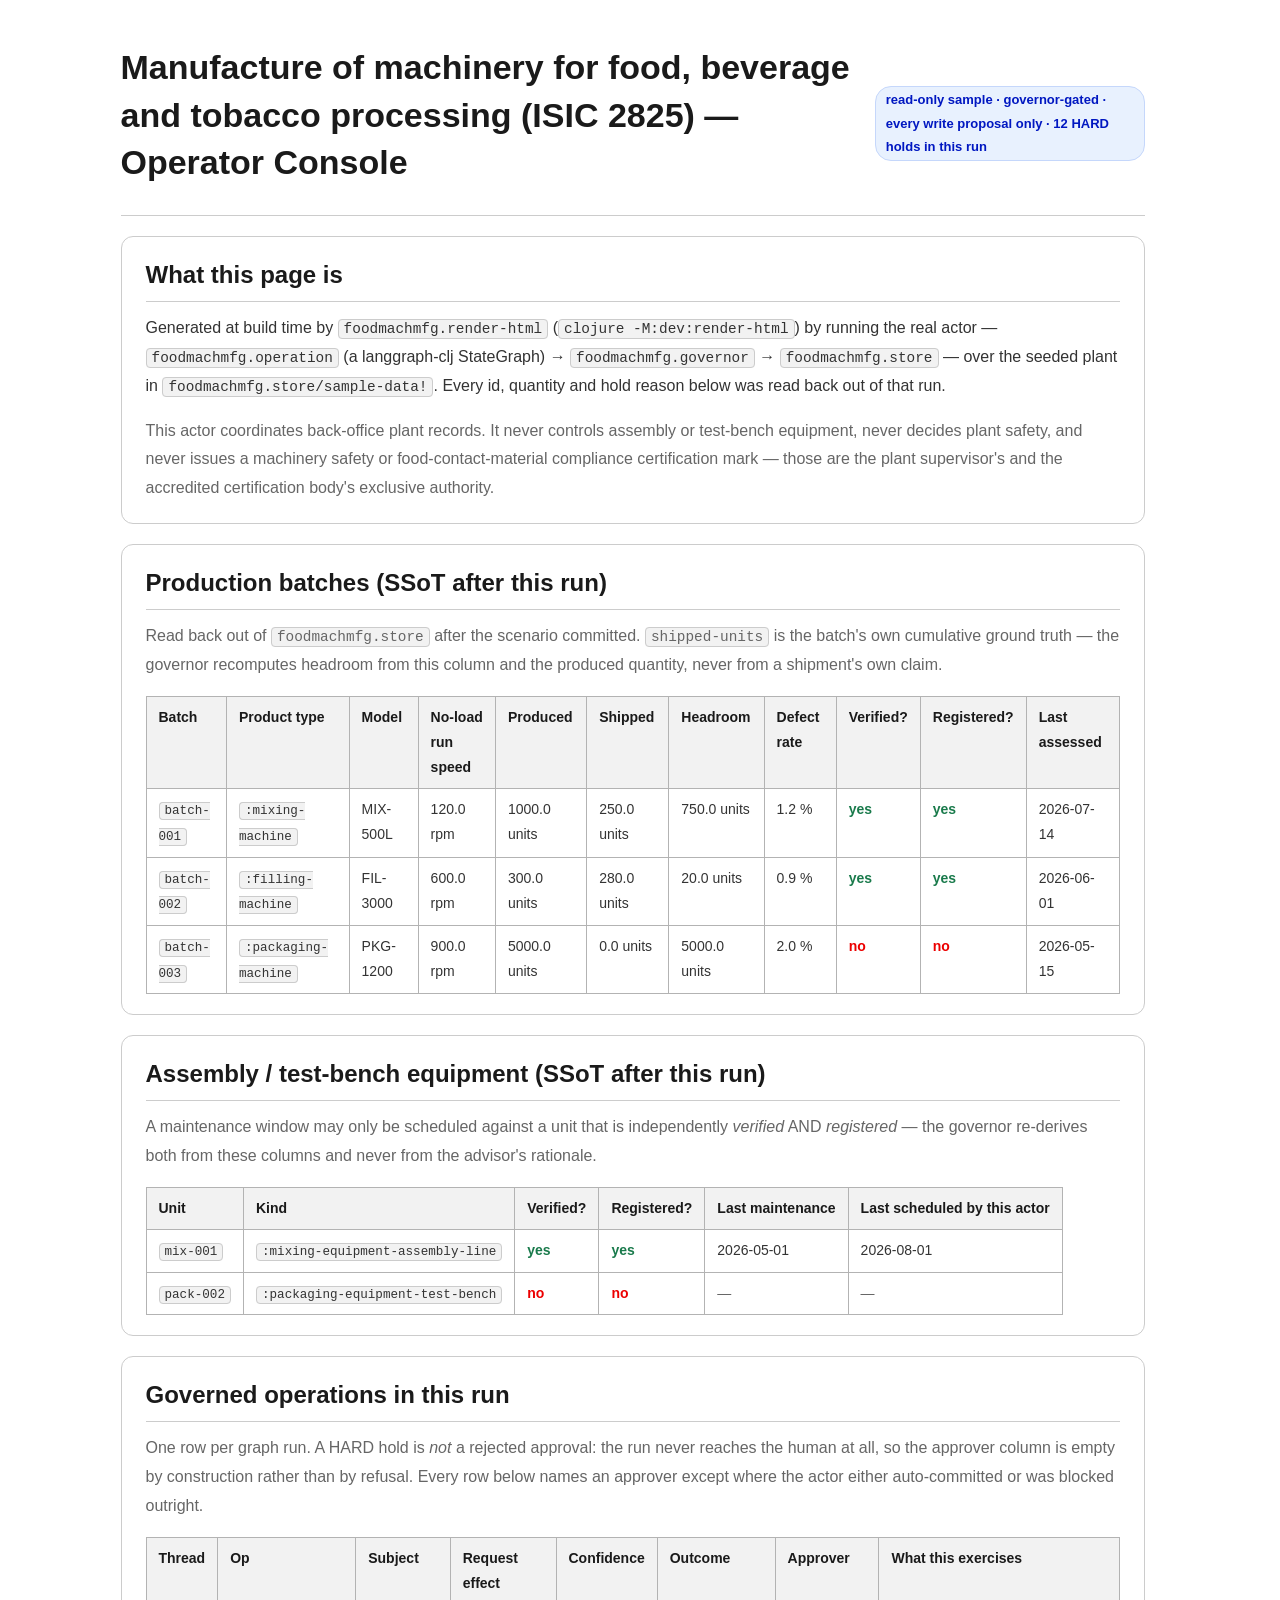
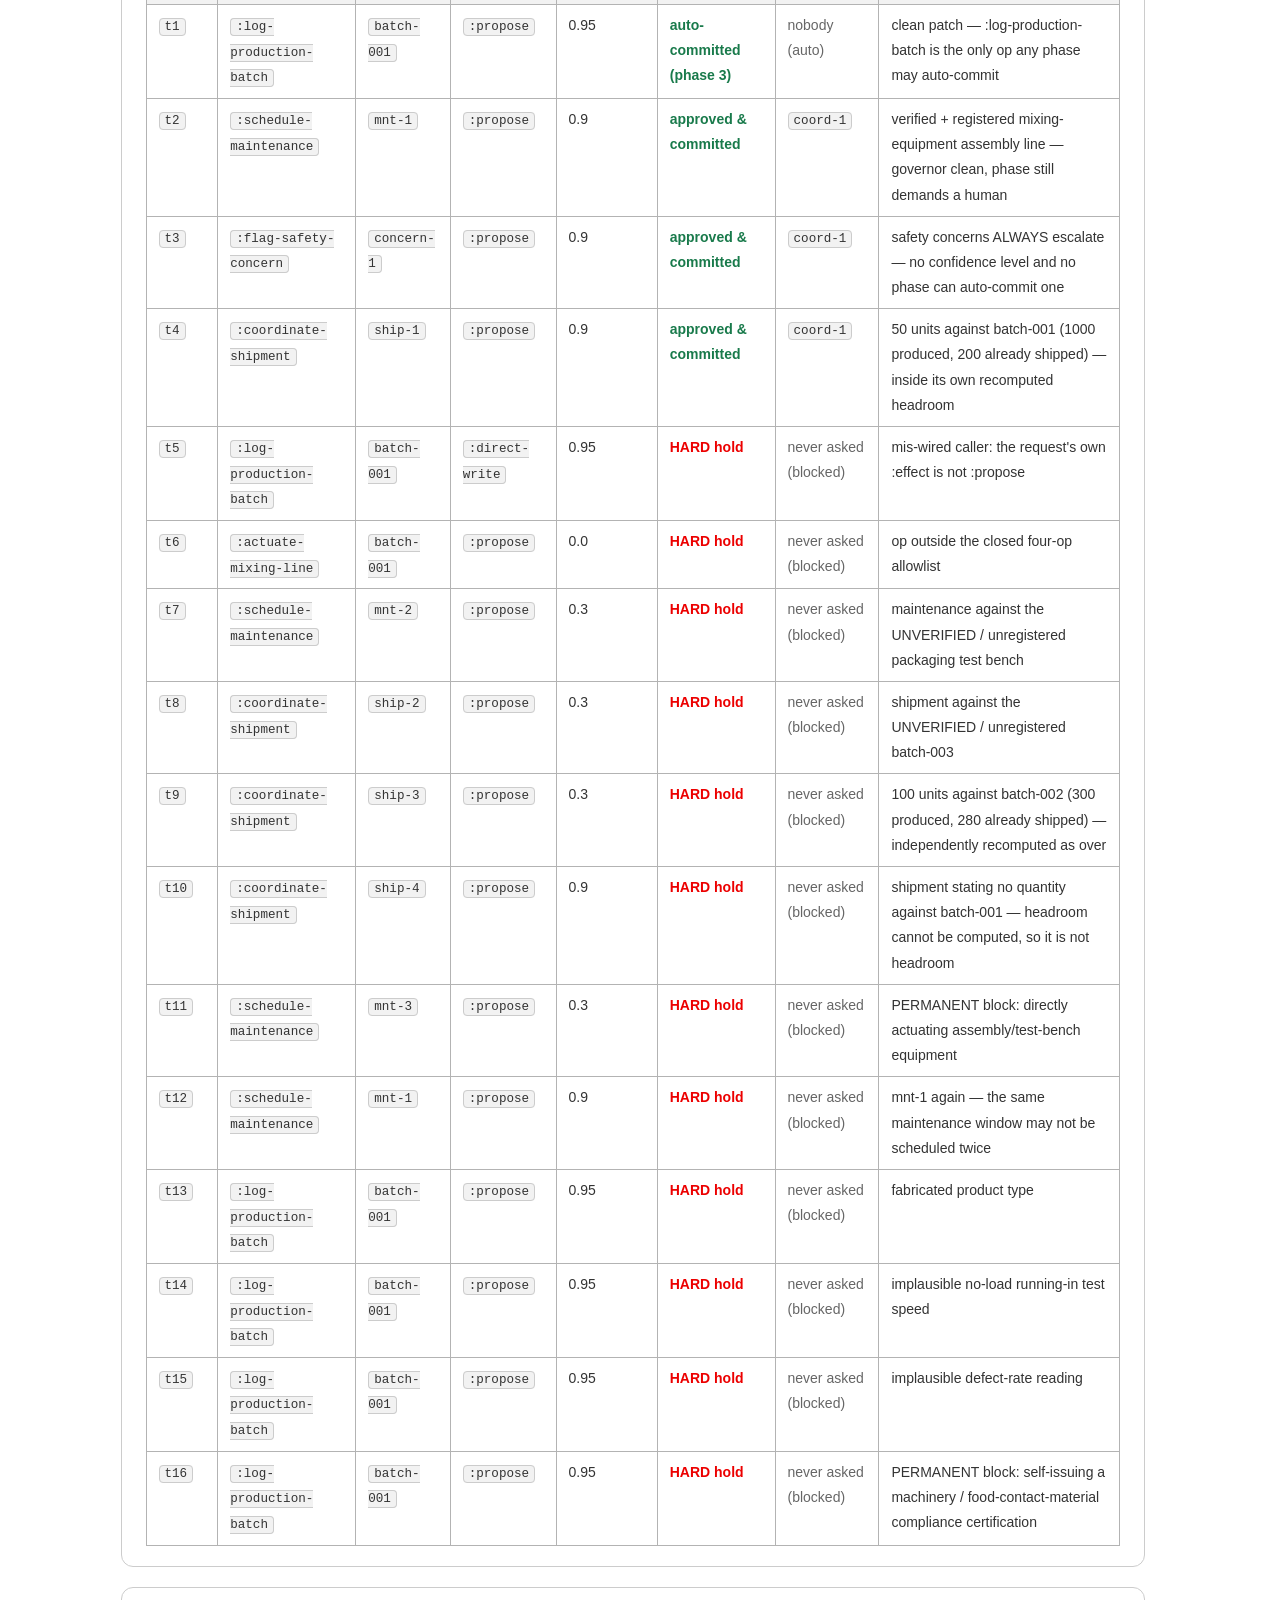
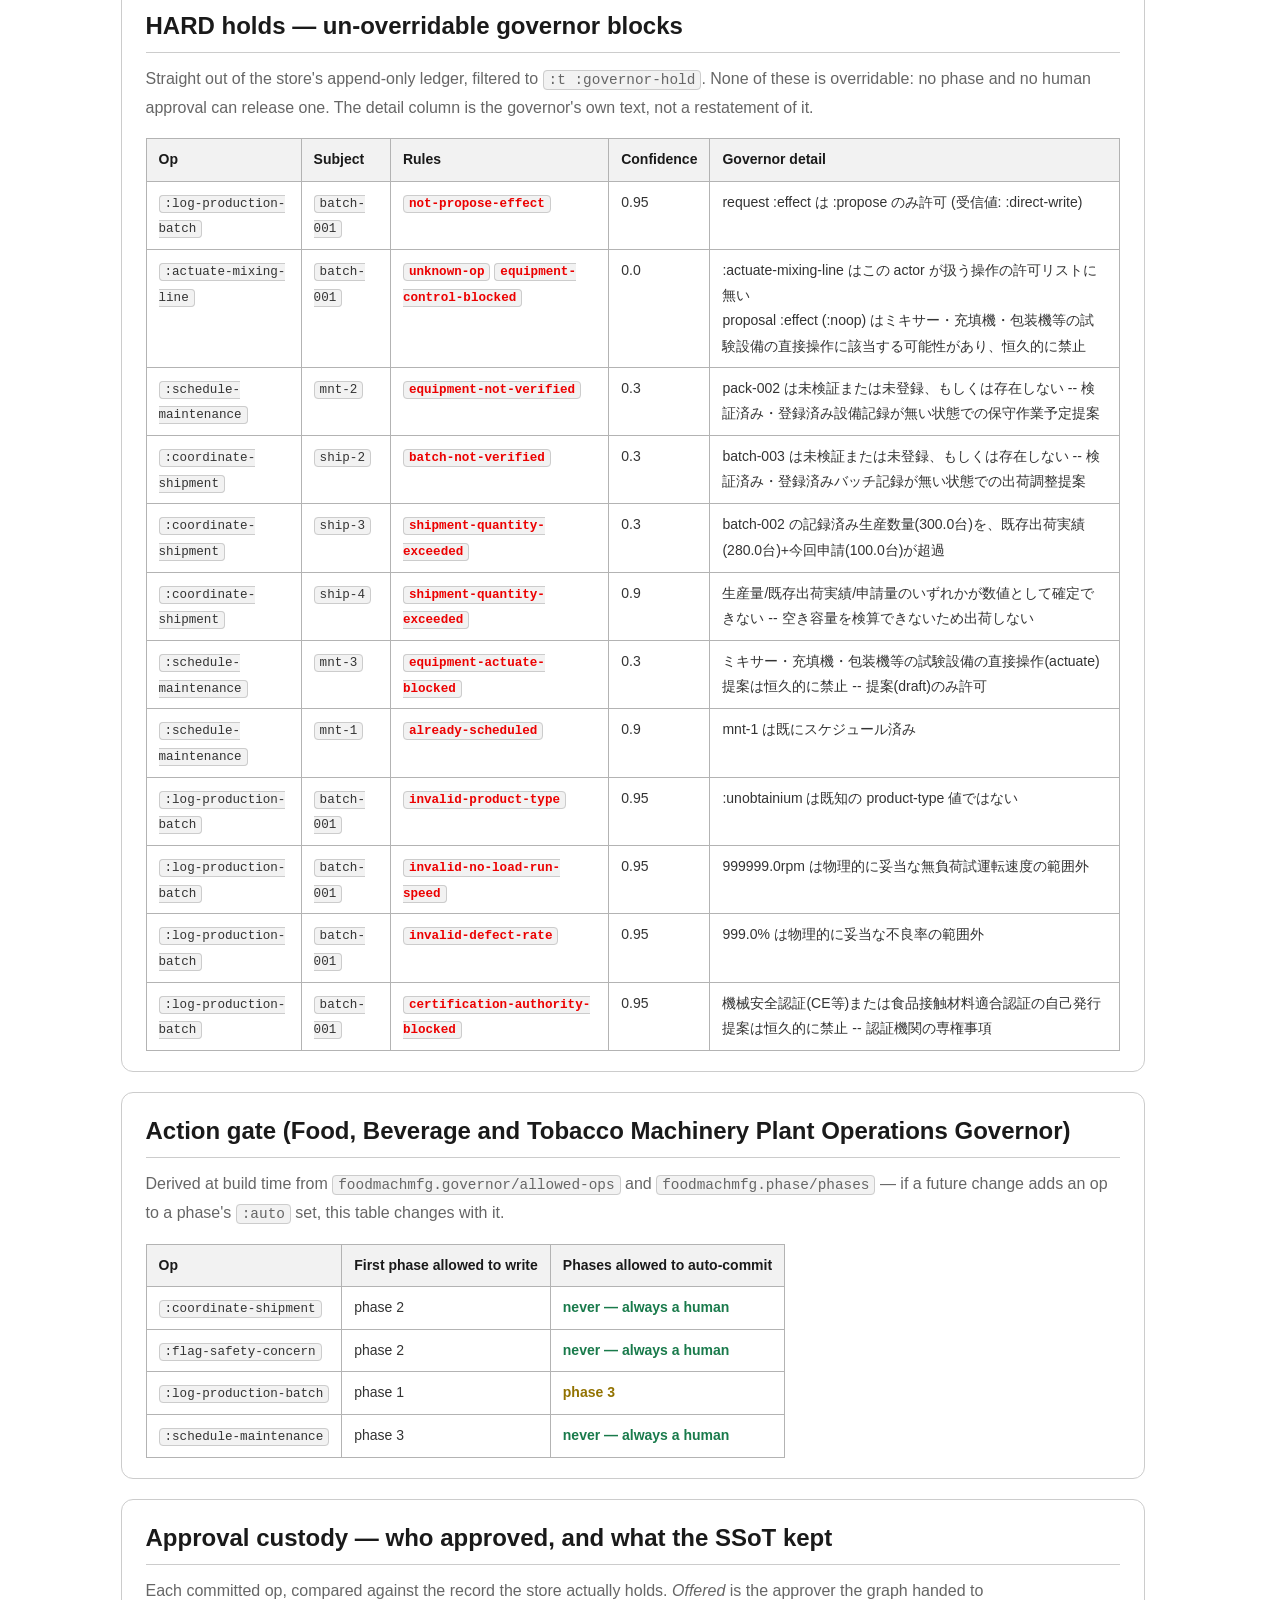
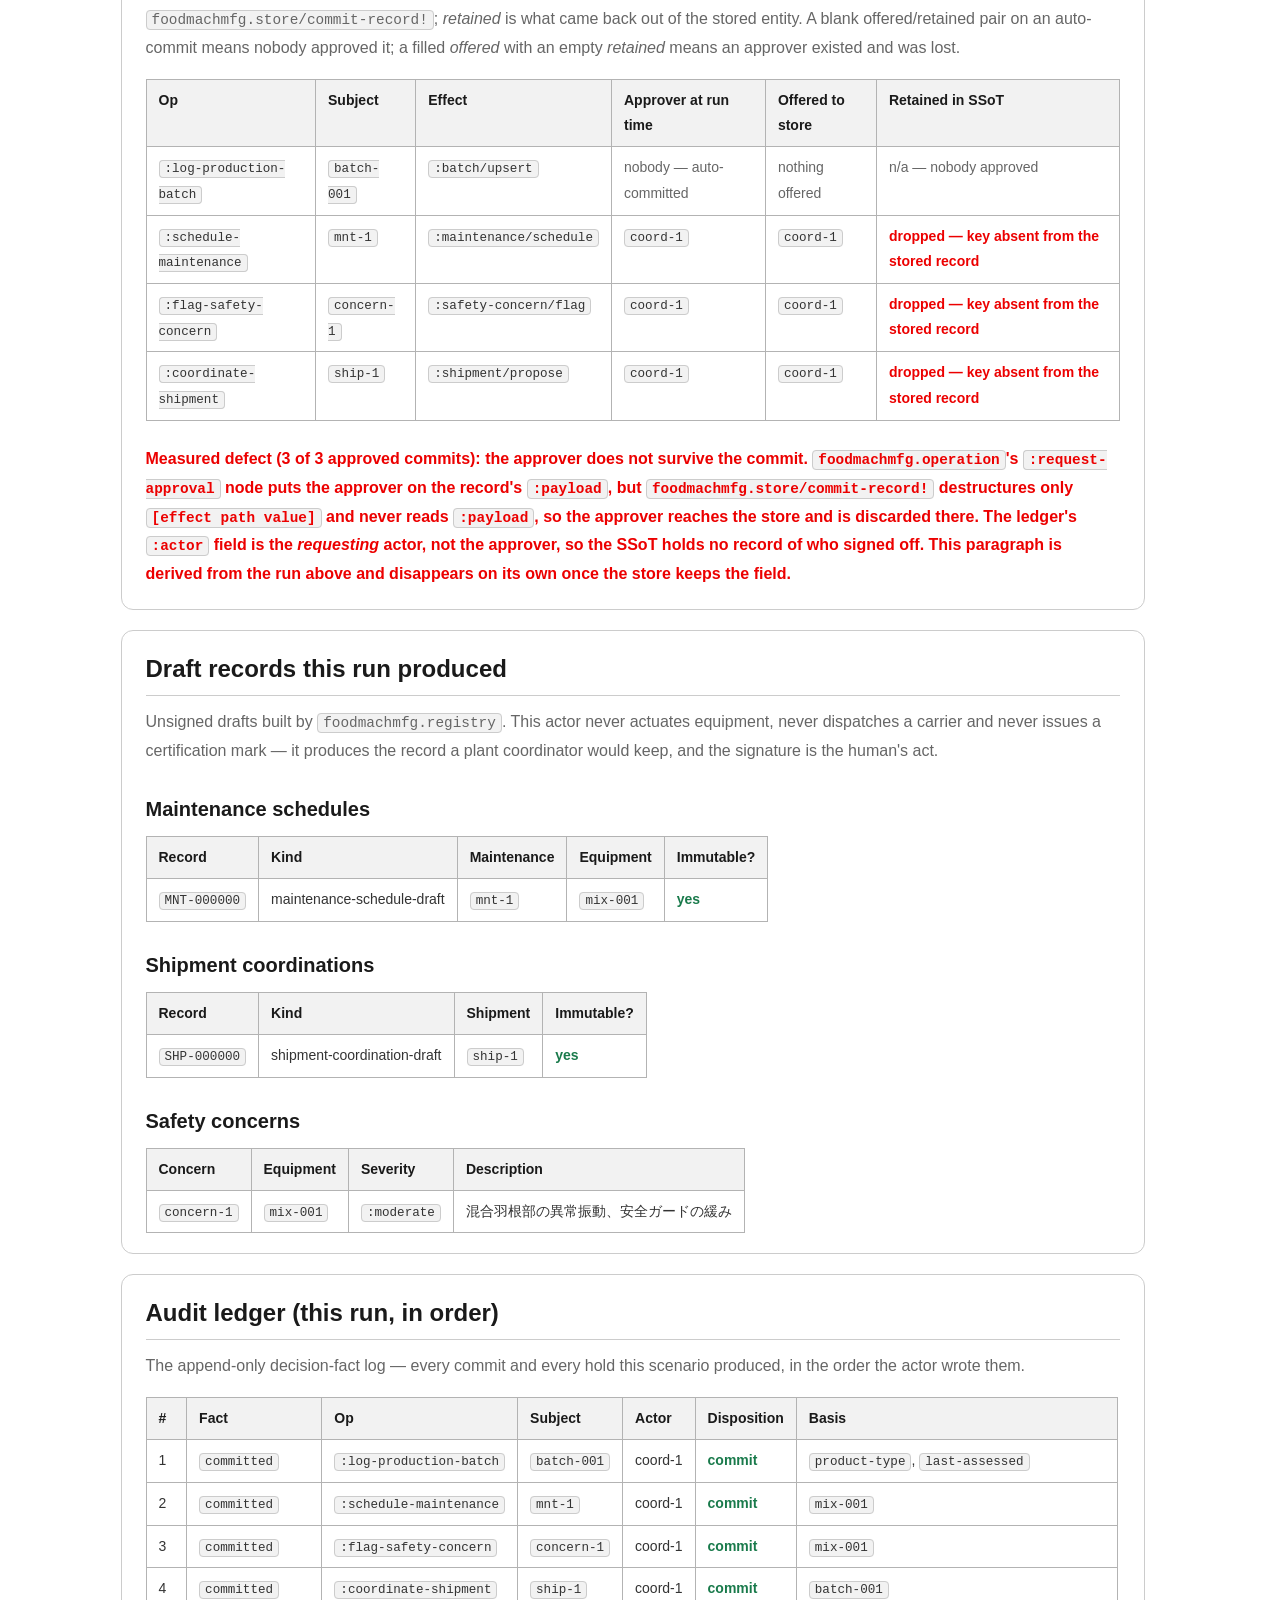
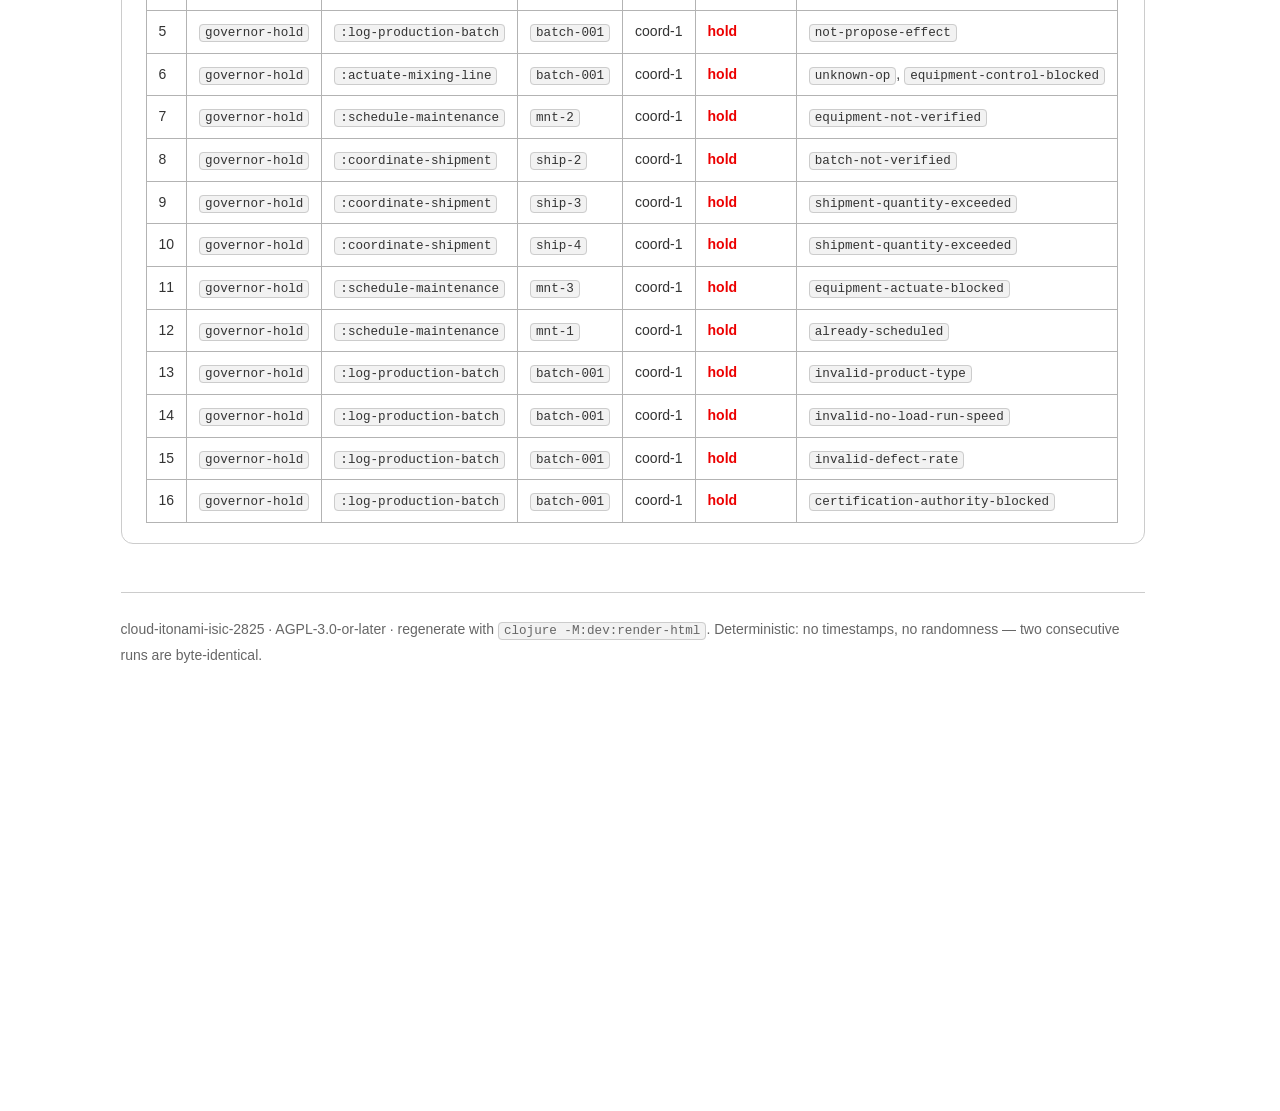
==== docs/samples/operator-console.html @ 1ed240a3 "flagship item2: real build-time operator console (Wave 14) Drives the real actor stack (foodmachmfg." ====
<!doctype html>
<html lang="en"><head><meta charset="utf-8">
<meta name="viewport" content="width=device-width, initial-scale=1">
<title>cloud-itonami-isic-2825 · food/beverage/tobacco processing machinery — Operator Console</title>
<style>/* jp-go-digital-design-system — vendored CSS
 * Source: https://github.com/digital-go-jp/design-system-example-components-html
 * Upstream commit: 3b34f4c3553fa3bee90bfd8b6fe962ac3055107d — MIT License, Copyright (c) 2025 デジタル庁
 * Generated by scripts/vendor.cljs — DO NOT EDIT BY HAND (re-vendor instead). */
:root {
  --color-primitive-blue-50: #e8f1fe;
  --color-primitive-blue-100: #d9e6ff;
  --color-primitive-blue-200: #c5d7fb;
  --color-primitive-blue-300: #9db7f9;
  --color-primitive-blue-400: #7096f8;
  --color-primitive-blue-500: #4979f5;
  --color-primitive-blue-600: #3460fb;
  --color-primitive-blue-700: #264af4;
  --color-primitive-blue-800: #0031d8;
  --color-primitive-blue-900: #0017c1;
  --color-primitive-blue-1000: #00118f;
  --color-primitive-blue-1100: #000071;
  --color-primitive-blue-1200: #000060;
  --color-primitive-light-blue-50: #f0f9ff;
  --color-primitive-light-blue-100: #dcf0ff;
  --color-primitive-light-blue-200: #c0e4ff;
  --color-primitive-light-blue-300: #97d3ff;
  --color-primitive-light-blue-400: #57b8ff;
  --color-primitive-light-blue-500: #39abff;
  --color-primitive-light-blue-600: #008bf2;
  --color-primitive-light-blue-700: #0877d7;
  --color-primitive-light-blue-800: #0066be;
  --color-primitive-light-blue-900: #0055ad;
  --color-primitive-light-blue-1000: #00428c;
  --color-primitive-light-blue-1100: #00316a;
  --color-primitive-light-blue-1200: #00234b;
  --color-primitive-cyan-50: #e9f7f9;
  --color-primitive-cyan-100: #c8f8ff;
  --color-primitive-cyan-200: #99f2ff;
  --color-primitive-cyan-300: #79e2f2;
  --color-primitive-cyan-400: #2bc8e4;
  --color-primitive-cyan-500: #01b7d6;
  --color-primitive-cyan-600: #00a3bf;
  --color-primitive-cyan-700: #008da6;
  --color-primitive-cyan-800: #008299;
  --color-primitive-cyan-900: #006f83;
  --color-primitive-cyan-1000: #006173;
  --color-primitive-cyan-1100: #004c59;
  --color-primitive-cyan-1200: #003741;
  --color-primitive-green-50: #e6f5ec;
  --color-primitive-green-100: #c2e5d1;
  --color-primitive-green-200: #9bd4b5;
  --color-primitive-green-300: #71c598;
  --color-primitive-green-400: #51b883;
  --color-primitive-green-500: #2cac6e;
  --color-primitive-green-600: #259d63;
  --color-primitive-green-700: #1d8b56;
  --color-primitive-green-800: #197a4b;
  --color-primitive-green-900: #115a36;
  --color-primitive-green-1000: #0c472a;
  --color-primitive-green-1100: #08351f;
  --color-primitive-green-1200: #032213;
  --color-primitive-lime-50: #ebfad9;
  --color-primitive-lime-100: #d0f5a2;
  --color-primitive-lime-200: #c0f354;
  --color-primitive-lime-300: #ade830;
  --color-primitive-lime-400: #9ddd15;
  --color-primitive-lime-500: #8cc80c;
  --color-primitive-lime-600: #7eb40d;
  --color-primitive-lime-700: #6fa104;
  --color-primitive-lime-800: #618e00;
  --color-primitive-lime-900: #507500;
  --color-primitive-lime-1000: #3e5a00;
  --color-primitive-lime-1100: #2c4100;
  --color-primitive-lime-1200: #1e2d00;
  --color-primitive-yellow-50: #fbf5e0;
  --color-primitive-yellow-100: #fff0b3;
  --color-primitive-yellow-200: #ffe380;
  --color-primitive-yellow-300: #ffd43d;
  --color-primitive-yellow-400: #ffc700;
  --color-primitive-yellow-500: #ebb700;
  --color-primitive-yellow-600: #d2a400;
  --color-primitive-yellow-700: #b78f00;
  --color-primitive-yellow-800: #a58000;
  --color-primitive-yellow-900: #927200;
  --color-primitive-yellow-1000: #806300;
  --color-primitive-yellow-1100: #6e5600;
  --color-primitive-yellow-1200: #604b00;
  --color-primitive-orange-50: #ffeee2;
  --color-primitive-orange-100: #ffdfca;
  --color-primitive-orange-200: #ffc199;
  --color-primitive-orange-300: #ffa66d;
  --color-primitive-orange-400: #ff8d44;
  --color-primitive-orange-500: #ff7628;
  --color-primitive-orange-600: #fb5b01;
  --color-primitive-orange-700: #e25100;
  --color-primitive-orange-800: #c74700;
  --color-primitive-orange-900: #ac3e00;
  --color-primitive-orange-1000: #8b3200;
  --color-primitive-orange-1100: #6d2700;
  --color-primitive-orange-1200: #541e00;
  --color-primitive-red-50: #fdeeee;
  --color-primitive-red-100: #ffdada;
  --color-primitive-red-200: #ffbbbb;
  --color-primitive-red-300: #ff9696;
  --color-primitive-red-400: #ff7171;
  --color-primitive-red-500: #ff5454;
  --color-primitive-red-600: #fe3939;
  --color-primitive-red-700: #fa0000;
  --color-primitive-red-800: #ec0000;
  --color-primitive-red-900: #ce0000;
  --color-primitive-red-1000: #a90000;
  --color-primitive-red-1100: #850000;
  --color-primitive-red-1200: #620000;
  --color-primitive-magenta-50: #f3e5f4;
  --color-primitive-magenta-100: #ffd0ff;
  --color-primitive-magenta-200: #ffaeff;
  --color-primitive-magenta-300: #ff8eff;
  --color-primitive-magenta-400: #f661f6;
  --color-primitive-magenta-500: #f137f1;
  --color-primitive-magenta-600: #db00db;
  --color-primitive-magenta-700: #c000c0;
  --color-primitive-magenta-800: #aa00aa;
  --color-primitive-magenta-900: #8b008b;
  --color-primitive-magenta-1000: #6c006c;
  --color-primitive-magenta-1100: #500050;
  --color-primitive-magenta-1200: #3b003b;
  --color-primitive-purple-50: #f1eafa;
  --color-primitive-purple-100: #ecddff;
  --color-primitive-purple-200: #ddc2ff;
  --color-primitive-purple-300: #cda6ff;
  --color-primitive-purple-400: #bb87ff;
  --color-primitive-purple-500: #a565f8;
  --color-primitive-purple-600: #8843e1;
  --color-primitive-purple-700: #6f23d0;
  --color-primitive-purple-800: #5c10be;
  --color-primitive-purple-900: #5109ad;
  --color-primitive-purple-1000: #41048e;
  --color-primitive-purple-1100: #30016c;
  --color-primitive-purple-1200: #21004b;
  --color-neutral-white: #ffffff;
  --color-neutral-black: #000000;
  --color-neutral-solid-gray-50: #f2f2f2;
  --color-neutral-solid-gray-100: #e6e6e6;
  --color-neutral-solid-gray-200: #cccccc;
  --color-neutral-solid-gray-300: #b3b3b3;
  --color-neutral-solid-gray-400: #999999;
  --color-neutral-solid-gray-420: #949494;
  --color-neutral-solid-gray-500: #7f7f7f;
  --color-neutral-solid-gray-536: #767676;
  --color-neutral-solid-gray-600: #666666;
  --color-neutral-solid-gray-700: #4d4d4d;
  --color-neutral-solid-gray-800: #333333;
  --color-neutral-solid-gray-900: #1a1a1a;
  --color-neutral-opacity-gray-50: rgba(0, 0, 0, 0.05);
  --color-neutral-opacity-gray-100: rgba(0, 0, 0, 0.1);
  --color-neutral-opacity-gray-200: rgba(0, 0, 0, 0.2);
  --color-neutral-opacity-gray-300: rgba(0, 0, 0, 0.3);
  --color-neutral-opacity-gray-400: rgba(0, 0, 0, 0.4);
  --color-neutral-opacity-gray-420: rgba(0, 0, 0, 0.42);
  --color-neutral-opacity-gray-500: rgba(0, 0, 0, 0.5);
  --color-neutral-opacity-gray-536: rgba(0, 0, 0, 0.54);
  --color-neutral-opacity-gray-600: rgba(0, 0, 0, 0.6);
  --color-neutral-opacity-gray-700: rgba(0, 0, 0, 0.7);
  --color-neutral-opacity-gray-800: rgba(0, 0, 0, 0.8);
  --color-neutral-opacity-gray-900: rgba(0, 0, 0, 0.9);
  --font-family-sans:
    "Noto Sans JP", -apple-system, BlinkMacSystemFont, sans-serif;
  --font-family-mono: "Noto Sans Mono", monospace;
  --elevation-1:
    0 2px 8px 1px rgba(0, 0, 0, 0.1), 0 1px 5px 0 rgba(0, 0, 0, 0.3);
  --elevation-2:
    0 2px 12px 2px rgba(0, 0, 0, 0.1), 0 1px 6px 0 rgba(0, 0, 0, 0.3);
  --elevation-3:
    0 4px 16px 3px rgba(0, 0, 0, 0.1), 0 1px 6px 0 rgba(0, 0, 0, 0.3);
  --elevation-4:
    0 6px 20px 4px rgba(0, 0, 0, 0.1), 0 2px 6px 0 rgba(0, 0, 0, 0.3);
  --elevation-5:
    0 8px 24px 5px rgba(0, 0, 0, 0.1), 0 2px 10px 0 rgba(0, 0, 0, 0.3);
  --elevation-6:
    0 10px 30px 6px rgba(0, 0, 0, 0.1), 0 3px 12px 0 rgba(0, 0, 0, 0.3);
  --elevation-7:
    0 12px 36px 7px rgba(0, 0, 0, 0.1), 0 3px 14px 0 rgba(0, 0, 0, 0.3);
  --elevation-8:
    0 14px 40px 7px rgba(0, 0, 0, 0.1), 0 3px 16px 0 rgba(0, 0, 0, 0.3);
  --color-semantic-success-1: var(--color-primitive-green-600);
  --color-semantic-success-2: var(--color-primitive-green-800);
  --color-semantic-error-1: var(--color-primitive-red-800);
  --color-semantic-error-2: var(--color-primitive-red-900);
  --color-semantic-warning-yellow-1: var(--color-primitive-yellow-700);
  --color-semantic-warning-yellow-2: var(--color-primitive-yellow-900);
  --color-semantic-warning-orange-1: var(--color-primitive-orange-600);
  --color-semantic-warning-orange-2: var(--color-primitive-orange-800);
  --color-key-50: var(--color-primitive-blue-50);
  --color-key-100: var(--color-primitive-blue-100);
  --color-key-200: var(--color-primitive-blue-200);
  --color-key-300: var(--color-primitive-blue-300);
  --color-key-400: var(--color-primitive-blue-400);
  --color-key-500: var(--color-primitive-blue-500);
  --color-key-600: var(--color-primitive-blue-600);
  --color-key-700: var(--color-primitive-blue-700);
  --color-key-800: var(--color-primitive-blue-800);
  --color-key-900: var(--color-primitive-blue-900);
  --color-key-1000: var(--color-primitive-blue-1000);
  --color-key-1100: var(--color-primitive-blue-1100);
  --color-key-1200: var(--color-primitive-blue-1200);
}

html {
  scrollbar-gutter: stable;
  font-family: var(--font-family-sans);
}

html:has(:modal) {
  overflow: clip;
  scrollbar-gutter: auto;
}

body:has(:modal) {
  overflow: auto;
  scrollbar-gutter: stable;
}

:where(a):any-link {
  color: var(--color-primitive-blue-1000);
  text-decoration: underline;
  text-decoration-thickness: calc(1 / 16 * 1rem);
  text-underline-offset: calc(3 / 16 * 1rem);
}

:where(a):visited {
  color: var(--color-primitive-magenta-900);
}

@media (hover: hover) {
  :where(a):hover {
    color: var(--color-primitive-blue-900);
    text-decoration-thickness: calc(3 / 16 * 1rem);
  }
}

:where(a):active {
  color: var(--color-primitive-orange-800);
  text-decoration-thickness: calc(1 / 16 * 1rem);
}

:focus-visible {
  outline: calc(4 / 16 * 1rem) solid var(--color-neutral-black);
  outline-offset: calc(2 / 16 * 1rem);
  border-radius: calc(4 / 16 * 1rem);
  box-shadow: 0 0 0 calc(2 / 16 * 1rem) var(--color-primitive-yellow-300);
}

.dads-u-visually-hidden {
  clip: rect(0 0 0 0) !important;
  clip-path: inset(50%) !important;
  height: 1px !important;
  overflow: hidden !important;
  position: absolute !important;
  white-space: nowrap !important;
  width: 1px !important;
}

:where(.dads-u-focus-outline):focus-visible {
  outline: calc(4 / 16 * 1rem) solid var(--color-neutral-black) !important;
  outline-offset: calc(2 / 16 * 1rem) !important;
  border-radius: calc(4 / 16 * 1rem) !important;
  background-color: var(--color-primitive-yellow-300) !important;
  box-shadow: 0 0 0 calc(2 / 16 * 1rem) var(--color-primitive-yellow-300) !important;
}

@supports selector(:has(*)) {
  :where(.dads-u-focus-within-outline):focus-visible,
  :where(.dads-u-focus-within-outline):has(:focus-visible) {
    outline: calc(4 / 16 * 1rem) solid var(--color-neutral-black) !important;
    outline-offset: calc(2 / 16 * 1rem) !important;
    border-radius: calc(4 / 16 * 1rem) !important;
    background-color: var(--color-primitive-yellow-300) !important;
    box-shadow: 0 0 0 calc(2 / 16 * 1rem) var(--color-primitive-yellow-300) !important;
  }
}
@supports not selector(:has(*)) {
  :where(.dads-u-focus-within-outline):focus-within {
    outline: calc(4 / 16 * 1rem) solid var(--color-neutral-black) !important;
    outline-offset: calc(2 / 16 * 1rem) !important;
    border-radius: calc(4 / 16 * 1rem) !important;
    background-color: var(--color-primitive-yellow-300) !important;
    box-shadow: 0 0 0 calc(2 / 16 * 1rem) var(--color-primitive-yellow-300) !important;
  }
}

.dads-u-dsp-64B-140 {
  font-weight: bold !important;
  font-size: calc(64 / 16 * 1rem) !important;
  line-height: 1.4 !important;
  letter-spacing: 0 !important;
}

.dads-u-dsp-57B-140 {
  font-weight: bold !important;
  font-size: calc(57 / 16 * 1rem) !important;
  line-height: 1.4 !important;
  letter-spacing: 0 !important;
}

.dads-u-dsp-48B-140 {
  font-weight: bold !important;
  font-size: calc(48 / 16 * 1rem) !important;
  line-height: 1.4 !important;
  letter-spacing: 0 !important;
}

.dads-u-dsp-64N-140 {
  font-weight: normal !important;
  font-size: calc(64 / 16 * 1rem) !important;
  line-height: 1.4 !important;
  letter-spacing: 0 !important;
}

.dads-u-dsp-57N-140 {
  font-weight: normal !important;
  font-size: calc(57 / 16 * 1rem) !important;
  line-height: 1.4 !important;
  letter-spacing: 0 !important;
}

.dads-u-dsp-48N-140 {
  font-weight: normal !important;
  font-size: calc(48 / 16 * 1rem) !important;
  line-height: 1.4 !important;
  letter-spacing: 0 !important;
}

.dads-u-std-45B-140 {
  font-weight: bold !important;
  font-size: calc(45 / 16 * 1rem) !important;
  line-height: 1.4 !important;
  letter-spacing: 0 !important;
}

.dads-u-std-36B-140 {
  font-weight: bold !important;
  font-size: calc(36 / 16 * 1rem) !important;
  line-height: 1.4 !important;
  letter-spacing: 0.01em !important;
}

.dads-u-std-32B-150 {
  font-weight: bold !important;
  font-size: calc(32 / 16 * 1rem) !important;
  line-height: 1.5 !important;
  letter-spacing: 0.01em !important;
}

.dads-u-std-28B-150 {
  font-weight: bold !important;
  font-size: calc(28 / 16 * 1rem) !important;
  line-height: 1.5 !important;
  letter-spacing: 0.01em !important;
}

.dads-u-std-26B-150 {
  font-weight: bold !important;
  font-size: calc(26 / 16 * 1rem) !important;
  line-height: 1.5 !important;
  letter-spacing: 0.02em !important;
}

.dads-u-std-24B-150 {
  font-weight: bold !important;
  font-size: calc(24 / 16 * 1rem) !important;
  line-height: 1.5 !important;
  letter-spacing: 0.02em !important;
}

.dads-u-std-22B-150 {
  font-weight: bold !important;
  font-size: calc(22 / 16 * 1rem) !important;
  line-height: 1.5 !important;
  letter-spacing: 0.02em !important;
}

.dads-u-std-20B-150 {
  font-weight: bold !important;
  font-size: calc(20 / 16 * 1rem) !important;
  line-height: 1.5 !important;
  letter-spacing: 0.02em !important;
}

.dads-u-std-18B-160 {
  font-weight: bold !important;
  font-size: calc(18 / 16 * 1rem) !important;
  line-height: 1.6 !important;
  letter-spacing: 0.02em !important;
}

.dads-u-std-17B-170 {
  font-weight: bold !important;
  font-size: calc(17 / 16 * 1rem) !important;
  line-height: 1.7 !important;
  letter-spacing: 0.02em !important;
}

.dads-u-std-16B-170 {
  font-weight: bold !important;
  font-size: calc(16 / 16 * 1rem) !important;
  line-height: 1.7 !important;
  letter-spacing: 0.02em !important;
}

.dads-u-std-16B-175 {
  font-weight: bold !important;
  font-size: calc(16 / 16 * 1rem) !important;
  line-height: 1.75 !important;
  letter-spacing: 0.02em !important;
}

.dads-u-std-45N-140 {
  font-weight: normal !important;
  font-size: calc(45 / 16 * 1rem) !important;
  line-height: 1.4 !important;
  letter-spacing: 0 !important;
}

.dads-u-std-36N-140 {
  font-weight: normal !important;
  font-size: calc(36 / 16 * 1rem) !important;
  line-height: 1.4 !important;
  letter-spacing: 0.01em !important;
}

.dads-u-std-32N-150 {
  font-weight: normal !important;
  font-size: calc(32 / 16 * 1rem) !important;
  line-height: 1.5 !important;
  letter-spacing: 0.01em !important;
}

.dads-u-std-28N-150 {
  font-weight: normal !important;
  font-size: calc(28 / 16 * 1rem) !important;
  line-height: 1.5 !important;
  letter-spacing: 0.01em !important;
}

.dads-u-std-26N-150 {
  font-weight: normal !important;
  font-size: calc(26 / 16 * 1rem) !important;
  line-height: 1.5 !important;
  letter-spacing: 0.02em !important;
}

.dads-u-std-24N-150 {
  font-weight: normal !important;
  font-size: calc(24 / 16 * 1rem) !important;
  line-height: 1.5 !important;
  letter-spacing: 0.02em !important;
}

.dads-u-std-22N-150 {
  font-weight: normal !important;
  font-size: calc(22 / 16 * 1rem) !important;
  line-height: 1.5 !important;
  letter-spacing: 0.02em !important;
}

.dads-u-std-20N-150 {
  font-weight: normal !important;
  font-size: calc(20 / 16 * 1rem) !important;
  line-height: 1.5 !important;
  letter-spacing: 0.02em !important;
}

.dads-u-std-18N-160 {
  font-weight: normal !important;
  font-size: calc(18 / 16 * 1rem) !important;
  line-height: 1.6 !important;
  letter-spacing: 0.02em !important;
}

.dads-u-std-17N-170 {
  font-weight: normal !important;
  font-size: calc(17 / 16 * 1rem) !important;
  line-height: 1.7 !important;
  letter-spacing: 0.02em !important;
}

.dads-u-std-16N-170 {
  font-weight: normal !important;
  font-size: calc(16 / 16 * 1rem) !important;
  line-height: 1.7 !important;
  letter-spacing: 0.02em !important;
}

.dads-u-std-16N-175 {
  font-weight: normal !important;
  font-size: calc(16 / 16 * 1rem) !important;
  line-height: 1.75 !important;
  letter-spacing: 0.02em !important;
}

.dads-u-dns-17B-130 {
  font-weight: bold !important;
  font-size: calc(17 / 16 * 1rem) !important;
  line-height: 1.3 !important;
  letter-spacing: 0 !important;
}

.dads-u-dns-17B-120 {
  font-weight: bold !important;
  font-size: calc(17 / 16 * 1rem) !important;
  line-height: 1.2 !important;
  letter-spacing: 0 !important;
}

.dads-u-dns-16B-130 {
  font-weight: bold !important;
  font-size: calc(16 / 16 * 1rem) !important;
  line-height: 1.3 !important;
  letter-spacing: 0 !important;
}

.dads-u-dns-16B-120 {
  font-weight: bold !important;
  font-size: calc(16 / 16 * 1rem) !important;
  line-height: 1.2 !important;
  letter-spacing: 0 !important;
}

.dads-u-dns-14B-130 {
  font-weight: bold !important;
  font-size: calc(14 / 16 * 1rem) !important;
  line-height: 1.3 !important;
  letter-spacing: 0 !important;
}

.dads-u-dns-14B-120 {
  font-weight: bold !important;
  font-size: calc(14 / 16 * 1rem) !important;
  line-height: 1.2 !important;
  letter-spacing: 0 !important;
}

.dads-u-dns-17N-130 {
  font-weight: normal !important;
  font-size: calc(17 / 16 * 1rem) !important;
  line-height: 1.3 !important;
  letter-spacing: 0 !important;
}

.dads-u-dns-17N-120 {
  font-weight: normal !important;
  font-size: calc(17 / 16 * 1rem) !important;
  line-height: 1.2 !important;
  letter-spacing: 0 !important;
}

.dads-u-dns-16N-130 {
  font-weight: normal !important;
  font-size: calc(16 / 16 * 1rem) !important;
  line-height: 1.3 !important;
  letter-spacing: 0 !important;
}

.dads-u-dns-16N-120 {
  font-weight: normal !important;
  font-size: calc(16 / 16 * 1rem) !important;
  line-height: 1.2 !important;
  letter-spacing: 0 !important;
}

.dads-u-dns-14N-130 {
  font-weight: normal !important;
  font-size: calc(14 / 16 * 1rem) !important;
  line-height: 1.3 !important;
  letter-spacing: 0 !important;
}

.dads-u-dns-14N-120 {
  font-weight: normal !important;
  font-size: calc(14 / 16 * 1rem) !important;
  line-height: 1.2 !important;
  letter-spacing: 0 !important;
}

.dads-u-oln-17B-100 {
  font-weight: bold !important;
  font-size: calc(17 / 16 * 1rem) !important;
  line-height: 1 !important;
  letter-spacing: 0.02em !important;
}

.dads-u-oln-16B-100 {
  font-weight: bold !important;
  font-size: calc(16 / 16 * 1rem) !important;
  line-height: 1 !important;
  letter-spacing: 0.02em !important;
}

.dads-u-oln-14B-100 {
  font-weight: bold !important;
  font-size: calc(14 / 16 * 1rem) !important;
  line-height: 1 !important;
  letter-spacing: 0.02em !important;
}

.dads-u-oln-17N-100 {
  font-weight: normal !important;
  font-size: calc(17 / 16 * 1rem) !important;
  line-height: 1 !important;
  letter-spacing: 0.02em !important;
}

.dads-u-oln-16N-100 {
  font-weight: normal !important;
  font-size: calc(16 / 16 * 1rem) !important;
  line-height: 1 !important;
  letter-spacing: 0.02em !important;
}

.dads-u-oln-14N-100 {
  font-weight: normal !important;
  font-size: calc(14 / 16 * 1rem) !important;
  line-height: 1 !important;
  letter-spacing: 0.02em !important;
}

.dads-u-mono-17B-150 {
  font-weight: bold !important;
  font-size: calc(17 / 16 * 1rem) !important;
  line-height: 1.5 !important;
  font-family: var(--font-family-mono) !important;
  letter-spacing: 0 !important;
}

.dads-u-mono-16B-150 {
  font-weight: bold !important;
  font-size: calc(16 / 16 * 1rem) !important;
  line-height: 1.5 !important;
  font-family: var(--font-family-mono) !important;
  letter-spacing: 0 !important;
}

.dads-u-mono-14B-150 {
  font-weight: bold !important;
  font-size: calc(14 / 16 * 1rem) !important;
  line-height: 1.5 !important;
  font-family: var(--font-family-mono) !important;
  letter-spacing: 0 !important;
}

.dads-u-mono-17N-150 {
  font-weight: normal !important;
  font-size: calc(17 / 16 * 1rem) !important;
  line-height: 1.5 !important;
  font-family: var(--font-family-mono) !important;
  letter-spacing: 0 !important;
}

.dads-u-mono-16N-150 {
  font-weight: normal !important;
  font-size: calc(16 / 16 * 1rem) !important;
  line-height: 1.5 !important;
  font-family: var(--font-family-mono) !important;
  letter-spacing: 0 !important;
}

.dads-u-mono-14N-150 {
  font-weight: normal !important;
  font-size: calc(14 / 16 * 1rem) !important;
  line-height: 1.5 !important;
  font-family: var(--font-family-mono) !important;
  letter-spacing: 0 !important;
}
/* --- component: button --- */
.dads-button {
  --button-color: var(--color-key-900);
  --button-hover-color: var(--color-key-1000);
  --button-active-color: var(--color-key-1200);
  --button-outline-hover-bg-color: var(--color-key-200);
  --button-outline-active-bg-color: var(--color-key-300);
  display: flex;
  align-items: center;
  justify-content: center;
  column-gap: calc(4 / 16 * 1rem);
  box-sizing: border-box;
  width: fit-content;
  max-width: 100%;
  font-weight: bold;
  font-size: calc(16 / 16 * 1rem);
  line-height: 1;
  font-family: var(--font-family-sans);
  letter-spacing: 0.02em;
  text-decoration: none;
  text-underline-offset: calc(3 / 16 * 1rem);
}

.dads-button:disabled,
.dads-button[aria-disabled="true"] {
  cursor: default;
}

.dads-button[data-type="solid-fill"] {
  border: 4px double transparent;
  background-color: var(--button-color);
  color: var(--color-neutral-white);
}

@media (hover: hover) {
  .dads-button[data-type="solid-fill"]:hover {
    background-color: var(--button-hover-color);
    text-decoration: underline;
    text-decoration-thickness: calc(1 / 16 * 1rem);
  }
}

.dads-button[data-type="solid-fill"]:active {
  background-color: var(--button-active-color);
  text-decoration: underline;
}

.dads-button[data-type="solid-fill"]:focus-visible {
  outline: calc(4 / 16 * 1rem) solid var(--color-neutral-black);
  outline-offset: calc(2 / 16 * 1rem);
  box-shadow: 0 0 0 calc(2 / 16 * 1rem) var(--color-primitive-yellow-300);
}

.dads-button[data-type="solid-fill"]:disabled,
.dads-button[data-type="solid-fill"][aria-disabled="true"] {
  background-color: var(--color-neutral-solid-gray-300);
  color: var(--color-neutral-solid-gray-50);
  text-decoration: none;
}

@media (forced-colors: active) {
  .dads-button[data-type="solid-fill"]:disabled,
  .dads-button[data-type="solid-fill"][aria-disabled="true"] {
    border-color: GrayText;
    color: GrayText;
  }
}

.dads-button[data-type="outline"] {
  border: 1px solid currentcolor;
  background-color: var(--color-neutral-white);
  color: var(--button-color);
}

@media (hover: hover) {
  .dads-button[data-type="outline"]:hover {
    background-color: var(--button-outline-hover-bg-color);
    color: var(--button-hover-color);
    text-decoration: underline;
    text-decoration-thickness: calc(1 / 16 * 1rem);
  }
}

.dads-button[data-type="outline"]:active {
  background-color: var(--button-outline-active-bg-color);
  color: var(--button-active-color);
  text-decoration: underline;
}

.dads-button[data-type="outline"]:focus-visible {
  outline: calc(4 / 16 * 1rem) solid var(--color-neutral-black);
  outline-offset: calc(2 / 16 * 1rem);
  box-shadow: 0 0 0 calc(2 / 16 * 1rem) var(--color-primitive-yellow-300);
}

.dads-button[data-type="outline"]:disabled,
.dads-button[data-type="outline"][aria-disabled="true"] {
  background-color: var(--color-neutral-white);
  color: var(--color-neutral-solid-gray-300);
  text-decoration: none;
}

@media (forced-colors: active) {
  .dads-button[data-type="outline"]:disabled,
  .dads-button[data-type="outline"][aria-disabled="true"] {
    border-color: GrayText;
    color: GrayText;
  }
}

.dads-button[data-type="text"] {
  border: 0;
  background-color: transparent;
  color: var(--button-color);
  text-decoration: underline;
  text-decoration-thickness: calc(1 / 16 * 1rem);
}

@media (hover: hover) {
  .dads-button[data-type="text"]:hover {
    background-color: var(--color-key-50);
    color: var(--button-hover-color);
    text-decoration-thickness: calc(3 / 16 * 1rem);
  }
}

.dads-button[data-type="text"]:active {
  background-color: var(--color-key-100);
  color: var(--button-active-color);
}

.dads-button[data-type="text"]:focus-visible {
  outline: calc(4 / 16 * 1rem) solid var(--color-neutral-black);
  outline-offset: calc(2 / 16 * 1rem);
  background-color: var(--color-primitive-yellow-300);
  box-shadow: 0 0 0 calc(2 / 16 * 1rem) var(--color-primitive-yellow-300);
}

.dads-button[data-type="text"]:disabled,
.dads-button[data-type="text"][aria-disabled="true"] {
  background-color: transparent;
  color: var(--color-neutral-solid-gray-300);
  text-decoration-thickness: revert;
}

@media (forced-colors: active) {
  .dads-button[data-type="text"]:disabled,
  .dads-button[data-type="text"][aria-disabled="true"] {
    color: GrayText;
  }
}

.dads-button[data-size="lg"] {
  min-width: calc(136 / 16 * 1rem);
  min-height: calc(56 / 16 * 1rem);
  border-radius: calc(8 / 16 * 1rem);
  padding: calc(12 / 16 * 1rem) calc(16 / 16 * 1rem);
}

.dads-button[data-size="md"] {
  min-width: calc(96 / 16 * 1rem);
  min-height: calc(48 / 16 * 1rem);
  border-radius: calc(8 / 16 * 1rem);
  padding: calc(8 / 16 * 1rem) calc(16 / 16 * 1rem);
}

.dads-button[data-size="sm"] {
  position: relative;
  min-width: calc(80 / 16 * 1rem);
  min-height: calc(36 / 16 * 1rem);
  border-radius: calc(6 / 16 * 1rem);
  padding: calc(2 / 16 * 1rem) calc(12 / 16 * 1rem);
}

.dads-button[data-size="sm"]::after {
  content: "";
  position: absolute;
  inset: 0;
  margin: auto;
  height: calc(44 / 16 * 1rem);
}

.dads-button[data-size="xs"] {
  position: relative;
  min-width: calc(72 / 16 * 1rem);
  min-height: calc(28 / 16 * 1rem);
  border-radius: calc(4 / 16 * 1rem);
  padding: calc(2 / 16 * 1rem) calc(8 / 16 * 1rem);
  font-size: calc(14 / 16 * 1rem);
}

.dads-button[data-size="xs"]::after {
  content: "";
  position: absolute;
  inset: 0;
  margin: auto;
  height: calc(44 / 16 * 1rem);
}

.dads-button__icon {
  flex-shrink: 0;
}
/* --- component: heading --- */
.dads-heading {
  color: var(--color-neutral-solid-gray-800);
  font-family: var(--font-family-sans);
}

.dads-heading[data-size="64"] {
  --_shoulder-size: calc(28 / 16 * 1rem);
  --_shoulder-line-height: 1.5;
  --_shoulder-letter-spacing: 0.01em;
  font-weight: bold;
  font-size: calc(64 / 16 * 1rem);
  line-height: 1.4;
  letter-spacing: 0;
}

.dads-heading[data-size="57"] {
  --_shoulder-size: calc(24 / 16 * 1rem);
  --_shoulder-line-height: 1.5;
  --_shoulder-letter-spacing: 0.02em;
  font-weight: bold;
  font-size: calc(57 / 16 * 1rem);
  line-height: 1.4;
  letter-spacing: 0;
}

.dads-heading[data-size="45"] {
  --_shoulder-size: calc(22 / 16 * 1rem);
  --_shoulder-line-height: 1.5;
  --_shoulder-letter-spacing: 0.02em;
  font-weight: bold;
  font-size: calc(45 / 16 * 1rem);
  line-height: 1.4;
  letter-spacing: 0;
}

.dads-heading[data-size="36"] {
  --_shoulder-size: calc(20 / 16 * 1rem);
  --_shoulder-line-height: 1.5;
  --_shoulder-letter-spacing: 0.02em;
  font-weight: bold;
  font-size: calc(36 / 16 * 1rem);
  line-height: 1.4;
  letter-spacing: 0.01em;
}

.dads-heading[data-size="32"] {
  --_shoulder-size: calc(18 / 16 * 1rem);
  --_shoulder-line-height: 1.6;
  --_shoulder-letter-spacing: 0.02em;
  font-weight: bold;
  font-size: calc(32 / 16 * 1rem);
  line-height: 1.5;
  letter-spacing: 0.01em;
}

.dads-heading[data-size="28"] {
  --_shoulder-size: calc(16 / 16 * 1rem);
  --_shoulder-line-height: 1.7;
  --_shoulder-letter-spacing: 0.02em;
  font-weight: bold;
  font-size: calc(28 / 16 * 1rem);
  line-height: 1.5;
  letter-spacing: 0.01em;
}

.dads-heading[data-size="24"] {
  --_shoulder-size: calc(16 / 16 * 1rem);
  --_shoulder-line-height: 1.7;
  --_shoulder-letter-spacing: 0.02em;
  font-weight: bold;
  font-size: calc(24 / 16 * 1rem);
  line-height: 1.5;
  letter-spacing: 0.02em;
}

.dads-heading[data-size="20"] {
  --_shoulder-size: calc(16 / 16 * 1rem);
  --_shoulder-line-height: 1.7;
  --_shoulder-letter-spacing: 0.02em;
  font-weight: bold;
  font-size: calc(20 / 16 * 1rem);
  line-height: 1.5;
  letter-spacing: 0.02em;
}

.dads-heading[data-size="18"] {
  --_shoulder-size: calc(16 / 16 * 1rem);
  --_shoulder-line-height: 1.7;
  --_shoulder-letter-spacing: 0.02em;
  font-weight: bold;
  font-size: calc(18 / 16 * 1rem);
  line-height: 1.6;
  letter-spacing: 0.02em;
}

.dads-heading[data-size="16"] {
  --_shoulder-size: calc(16 / 16 * 1rem);
  --_shoulder-line-height: 1.7;
  --_shoulder-letter-spacing: 0.02em;
  font-weight: bold;
  font-size: calc(16 / 16 * 1rem);
  line-height: 1.7;
  letter-spacing: 0.02em;
}

.dads-heading[data-chip] {
  position: relative;
  padding-left: calc(1em / 3 + 0.5em);
}

.dads-heading[data-chip]::before {
  position: absolute;
  top: 0.2em;
  bottom: 0.1em;
  left: 0;
  width: calc(1em / 3);
  background-color: var(--color-key-900);
  content: "";
}

@supports (top: 1lh) {
  .dads-heading[data-chip]::before {
    top: calc(0.5lh - 0.45em);
    bottom: calc(0.5lh - 0.55em);
  }
}

.dads-heading[data-chip]:has(.dads-heading__shoulder)::before {
  top: calc((var(--_shoulder-size) * (var(--_shoulder-line-height) - 1)) / 2);
}

@media (forced-colors: active) {
  .dads-heading[data-chip]::before {
    background-color: CanvasText;
  }
}

.dads-heading[data-rule] {
  border-bottom: solid var(--color-key-900);
}

.dads-heading[data-rule="8"] {
  border-bottom-width: calc(8 / 16 * 1rem);
  padding-bottom: calc(32 / 16 * 1rem);
}

.dads-heading[data-rule="6"] {
  border-bottom-width: calc(6 / 16 * 1rem);
  padding-bottom: calc(24 / 16 * 1rem);
}

.dads-heading[data-rule="4"] {
  border-bottom-width: calc(4 / 16 * 1rem);
  padding-bottom: calc(16 / 16 * 1rem);
}

.dads-heading[data-rule="2"] {
  border-bottom-width: calc(2 / 16 * 1rem);
  padding-bottom: calc(8 / 16 * 1rem);
}

.dads-heading__shoulder {
  margin: 0;
  font-weight: bold;
  font-size: var(--_shoulder-size);
  line-height: var(--_shoulder-line-height);
  letter-spacing: var(--_shoulder-letter-spacing);
}

.dads-heading__heading {
  margin: 0;
  font: inherit;
}

.dads-heading__icon {
  margin-right: calc(0.4em - 0.25em);
}

.dads-heading__icon::after {
  content: " ";
}

.dads-heading__icon-svg {
  display: inline-block;
  width: 1.25em;
  height: 1.25em;
  vertical-align: -0.25em;
}
/* --- component: accordion --- */
.dads-accordion {
  --_icon-size: calc(20 / 16 * 1rem);
  border-bottom: 1px solid var(--color-neutral-solid-gray-420);
}

@media (min-width: 48rem) {
  .dads-accordion {
    --_icon-size: calc(32 / 16 * 1rem);
  }
}

.dads-accordion__summary {
  position: relative;
  display: block;
  padding: calc(8 / 16 * 1rem) calc(8 / 16 * 1rem) calc(8 / 16 * 1rem)
    calc(var(--_icon-size) + 0.75rem);
  color: var(--color-neutral-solid-gray-800);
  font-weight: normal;
  font-size: calc(16 / 16 * 1rem);
  line-height: 1.7;
  font-family: var(--font-family-sans);
  letter-spacing: 0.02em;
  cursor: default;
}

.dads-accordion__summary::marker {
  content: "";
}

.dads-accordion__summary::-webkit-details-marker {
  display: none;
}

@media (min-width: 48rem) {
  .dads-accordion__summary {
    padding: calc(16 / 16 * 1rem) calc(16 / 16 * 1rem) calc(16 / 16 * 1rem)
      calc(var(--_icon-size) + calc(20 / 16 * 1rem));
    font-size: calc(18 / 16 * 1rem);
    line-height: 1.6;
  }
}

@media (hover: hover) {
  .dads-accordion__summary:hover:not(:focus-visible) {
    background-color: var(--color-neutral-solid-gray-50);
  }
}

.dads-accordion__summary:focus-visible {
  outline: calc(4 / 16 * 1rem) solid var(--color-neutral-black);
  outline-offset: calc(2 / 16 * 1rem);
  border-radius: calc(4 / 16 * 1rem);
  background-color: var(--color-primitive-yellow-300);
  box-shadow: 0 0 0 calc(2 / 16 * 1rem) var(--color-primitive-yellow-300);
}

.dads-accordion__icon {
  position: absolute;
  top: calc(8 / 16 * 1rem);
  left: calc(2 / 16 * 1rem);
  margin-top: calc((1lh - var(--_icon-size)) / 2);
  display: inline-flex;
  align-items: center;
  justify-content: center;
  box-sizing: border-box;
  width: var(--_icon-size);
  height: var(--_icon-size);
  border-radius: 50%;
  border: 1px solid currentcolor;
  background-color: var(--color-neutral-white);
  color: var(--color-key-1000);
}

@media (min-width: 48rem) {
  .dads-accordion__icon {
    top: calc(14 / 16 * 1rem);
    left: calc(6 / 16 * 1rem);
  }
}

.dads-accordion[open] .dads-accordion__icon {
  transform: rotate(180deg);
}

@media (hover: hover) {
  .dads-accordion__summary:hover .dads-accordion__icon {
    outline: calc(2 / 16 * 1rem) solid currentcolor;
  }
}

.dads-accordion__icon-svg {
  margin-top: calc(2 / 16 * 1rem);
  width: calc(16 / 16 * 1rem);
  height: calc(16 / 16 * 1rem);
  pointer-events: none;
}

@media (min-width: 48rem) {
  .dads-accordion__icon-svg {
    width: auto;
    height: auto;
  }
}

.dads-accordion__summary :is(h1, h2, h3, h4, h5, h6) {
  margin: 0;
  font: inherit;
}

.dads-accordion__content {
  padding: calc(16 / 16 * 1rem) calc(8 / 16 * 1rem) calc(16 / 16 * 1rem)
    calc(var(--_icon-size) + 0.75rem);
}

@media (min-width: 48rem) {
  .dads-accordion__content {
    padding: calc(24 / 16 * 1rem) calc(16 / 16 * 1rem) calc(24 / 16 * 1rem)
      calc(var(--_icon-size) + 1.25rem);
  }
}

.dads-accordion__back-link:any-link {
  display: flex;
  align-items: flex-start;
  gap: calc(6 / 16 * 1rem);
  width: fit-content;
  color: var(--color-primitive-blue-1000);
  text-decoration: underline;
  text-decoration-thickness: calc(1 / 16 * 1rem);
  text-underline-offset: calc(3 / 16 * 1rem);
  text-spacing-trim: trim-start;
}

@media (hover: hover) {
  .dads-accordion__back-link:hover {
    color: var(--color-primitive-blue-900);
    text-decoration-thickness: calc(3 / 16 * 1rem);
  }
}

.dads-accordion__back-link:active {
  color: var(--color-primitive-orange-800);
  text-decoration-thickness: calc(1 / 16 * 1rem);
}

.dads-accordion__back-link:focus-visible {
  outline: calc(4 / 16 * 1rem) solid var(--color-neutral-black);
  outline-offset: calc(2 / 16 * 1rem);
  border-radius: calc(4 / 16 * 1rem);
  background-color: var(--color-primitive-yellow-300);
  box-shadow: 0 0 0 calc(2 / 16 * 1rem) var(--color-primitive-yellow-300);
}

.dads-accordion__back-link-icon {
  margin-top: calc((1lh - 24 / 16 * 1rem) / 2);
  flex-shrink: 0;
}
/* --- component: input-text --- */
.dads-input-text {
  display: block;
  color: var(--color-neutral-solid-gray-800);
  font-weight: normal;
  font-size: calc(16 / 16 * 1rem);
  line-height: 1.7;
  font-family: var(--font-family-sans);
  letter-spacing: 0.02em;
}

.dads-input-text__input {
  box-sizing: border-box;
  max-width: 100%;
  border: 1px solid var(--color-neutral-solid-gray-600);
  background-color: var(--color-neutral-white);
  padding: calc(12 / 16 * 1rem) calc(16 / 16 * 1rem);
  border-radius: calc(8 / 16 * 1rem);
  color: var(--color-neutral-solid-gray-900);
  font: inherit;
  line-height: 1;
}

.dads-input-text__input[data-size="sm"] {
  height: 2.5rem;
}

.dads-input-text__input[data-size="md"] {
  height: 3rem;
}

.dads-input-text__input[data-size="lg"] {
  height: 3.5rem;
}

.dads-input-text__input:read-only:not(:disabled) {
  border-style: dashed;
}

.dads-input-text__input:focus-visible {
  outline: calc(4 / 16 * 1rem) solid var(--color-neutral-black);
  outline-offset: calc(2 / 16 * 1rem);
  box-shadow: 0 0 0 calc(2 / 16 * 1rem) var(--color-primitive-yellow-300);
}

@media (hover: hover) {
  .dads-input-text__input:not(:read-only):hover {
    border-color: var(--color-neutral-black);
  }
}

.dads-input-text__input:is(:user-invalid, [aria-invalid="true"]) {
  border-color: var(--color-semantic-error-1);
}

@media (hover: hover) {
  .dads-input-text__input:is(:user-invalid, [aria-invalid="true"]):hover {
    border-color: var(--color-primitive-red-1000);
  }
}

.dads-input-text__input:is(:disabled, [aria-disabled="true"]),
.dads-input-text__input:is(:disabled, [aria-disabled="true"]):hover {
  border-color: var(--color-neutral-solid-gray-300);
  background-color: var(--color-neutral-solid-gray-50);
  color: var(--color-neutral-solid-gray-420);
}

@media (forced-colors: active) {
  .dads-input-text__input[aria-disabled="true"],
  .dads-input-text__input[aria-disabled="true"]:hover {
    border-color: GrayText;
    color: GrayText;
  }
}

.dads-input-text__error-text {
  margin: calc(8 / 16 * 1rem) 0 0 0;
  display: block;
  color: var(--color-semantic-error-1);
}
/* --- component: textarea --- */
.dads-textarea {
  display: block;
  color: var(--color-neutral-solid-gray-800);
  font-weight: normal;
  font-size: calc(16 / 16 * 1rem);
  line-height: 1.7;
  font-family: var(--font-family-sans);
  letter-spacing: 0.02em;
}

.dads-textarea__textarea {
  display: block;
  box-sizing: border-box;
  max-width: 100%;
  border: 1px solid var(--color-neutral-solid-gray-600);
  background-color: var(--color-neutral-white);
  padding: calc(16 / 16 * 1rem);
  border-radius: calc(8 / 16 * 1rem);
  color: var(--color-neutral-solid-gray-900);
  font: inherit;
  resize: vertical;
}

.dads-textarea__textarea:read-only:not(:disabled) {
  border-style: dashed;
}

.dads-textarea__textarea:focus-visible {
  outline: calc(4 / 16 * 1rem) solid var(--color-neutral-black);
  outline-offset: calc(2 / 16 * 1rem);
  box-shadow: 0 0 0 calc(2 / 16 * 1rem) var(--color-primitive-yellow-300);
}

@media (hover: hover) {
  .dads-textarea__textarea:not(:read-only):hover {
    border-color: var(--color-neutral-black);
  }
}

.dads-textarea__textarea:is(:user-invalid, [aria-invalid="true"]) {
  border-color: var(--color-semantic-error-1);
}

@media (hover: hover) {
  .dads-textarea__textarea:is(:user-invalid, [aria-invalid="true"]):hover {
    border-color: var(--color-primitive-red-1000);
  }
}

.dads-textarea__textarea:is(:disabled, [aria-disabled="true"]),
.dads-textarea__textarea:is(:disabled, [aria-disabled="true"]):hover {
  border-color: var(--color-neutral-solid-gray-300);
  background-color: var(--color-neutral-solid-gray-50);
  color: var(--color-neutral-solid-gray-420);
  resize: none;
}

@media (forced-colors: active) {
  .dads-textarea__textarea[aria-disabled="true"],
  .dads-textarea__textarea[aria-disabled="true"]:hover {
    border-color: GrayText;
    color: GrayText;
  }
}

.dads-textarea__error-text {
  margin: calc(8 / 16 * 1rem) 0 0 0;
  display: block;
  color: var(--color-semantic-error-1);
}

.dads-textarea__counter {
  display: block;
  margin-top: calc(8 / 16 * 1rem);
  color: var(--color-neutral-solid-gray-600);
  font-size: calc(16 / 16 * 1rem);
  line-height: 1;
  letter-spacing: 0.02em;
}

.dads-textarea__counter[data-exceeded] {
  color: var(--color-semantic-error-1);
}
/* --- component: checkbox --- */
.dads-checkbox {
  display: flex;
  align-items: start;
  gap: var(--_gap);
  width: fit-content;
}

.dads-checkbox:has(.dads-checkbox__label:not(:empty)) {
  padding-top: calc(8 / 16 * 1rem);
  padding-bottom: calc(8 / 16 * 1rem);
}

.dads-checkbox[data-size="sm"] {
  --_gap: calc(4 / 16 * 1rem);
  --_checkbox-size: calc(24 / 16 * 1rem);
  --_checkbox-border-width: calc(2 / 16 * 1rem);
  --_checkbox-scale: 1;
  --_label-padding-top: calc(1 / 16 * 1rem);
  --_label-font-size: calc(16 / 16 * 1rem);
}

.dads-checkbox[data-size="md"] {
  --_gap: calc(8 / 16 * 1rem);
  --_checkbox-size: calc(32 / 16 * 1rem);
  --_checkbox-border-width: calc(2 / 16 * 1rem);
  --_checkbox-scale: calc(20 / 14);
  --_label-padding-top: calc(4 / 16 * 1rem);
  --_label-font-size: calc(16 / 16 * 1rem);
}

.dads-checkbox[data-size="lg"] {
  --_gap: calc(8 / 16 * 1rem);
  --_checkbox-size: calc(44 / 16 * 1rem);
  --_checkbox-border-width: calc(3 / 16 * 1rem);
  --_checkbox-scale: calc(27 / 14);
  --_label-padding-top: calc(10 / 16 * 1rem);
  --_label-font-size: calc(17 / 16 * 1rem);
}

.dads-checkbox__checkbox {
  display: flex;
  justify-content: center;
  align-items: center;
  flex-shrink: 0;
  width: var(--_checkbox-size);
  height: var(--_checkbox-size);
  border-radius: 12.5%;
}

@media (hover: hover) {
  .dads-checkbox__checkbox:has(
    :not(:focus, :disabled, [aria-disabled="true"]):hover
  ) {
    background-color: var(--color-neutral-solid-gray-420);
  }
}

.dads-checkbox__input {
  --_base-color: var(--color-neutral-white);
  --_accent-color: var(--color-key-900);
  --_accent-hover-color: var(--color-key-1100);
  --_border-color: var(--color-neutral-solid-gray-600);
  --_border-hover-color: var(--color-neutral-black);
  --_check-color: var(--color-neutral-white);

  margin: 0;
  appearance: none;
  width: 75%;
  height: 75%;
  border-radius: calc(2 / 18 * 100%);
  background-color: var(--_base-color);
  background-clip: padding-box;
  border: var(--_checkbox-border-width) solid var(--_border-color);
}

.dads-checkbox__input:focus {
  outline: calc(4 / 16 * 1rem) solid var(--color-neutral-black);
  outline-offset: calc(2 / 16 * 1rem);
  box-shadow: 0 0 0 calc(2 / 16 * 1rem) var(--color-primitive-yellow-300);
}

@media (hover: hover) {
  .dads-checkbox__input:not(:disabled, [aria-disabled="true"]):hover {
    border-color: var(--_border-hover-color);
  }
}

.dads-checkbox__input:is(:checked, :indeterminate) {
  border-color: var(--_accent-color);
  background-color: var(--_accent-color);
}

@media (hover: hover) {
  .dads-checkbox__input:is(:checked, :indeterminate):not(
    :disabled,
    [aria-disabled="true"]
  ):hover {
    border-color: var(--_accent-hover-color);
    background-color: var(--_accent-hover-color);
  }
}

.dads-checkbox__input::before {
  display: none;
  width: calc(14 / 16 * 1rem);
  height: calc(14 / 16 * 1rem);
  background-color: var(--_check-color);
  transform-origin: left top;
  transform: scale(var(--_checkbox-scale, 1));
  content: "";
}

.dads-checkbox__input:checked::before {
  display: block;
  clip-path: path(
    "M5.6,11.2L12.65,4.15L11.25,2.75L5.6,8.4L2.75,5.55L1.35,6.95L5.6,11.2Z"
  );
}

.dads-checkbox__input:indeterminate::before {
  display: block;
  clip-path: path("M2,6h10v2H2Z");
}

.dads-checkbox__input[aria-invalid="true"] {
  --_accent-color: var(--color-semantic-error-1);
  --_accent-hover-color: var(--color-primitive-red-1000);
  --_border-color: var(--color-semantic-error-1);
  --_border-hover-color: var(--color-primitive-red-1000);
}

.dads-checkbox__input:is(:disabled, [aria-disabled="true"]) {
  --_base-color: var(--color-neutral-solid-gray-50);
  --_accent-color: var(--color-neutral-solid-gray-300);
  --_accent-hover-color: var(--color-neutral-solid-gray-300);
  --_border-color: var(--color-neutral-solid-gray-300);
  --_border-hover-color: var(--color-neutral-solid-gray-300);
}

@media (forced-colors: active) {
  .dads-checkbox__input,
  .dads-checkbox__input[aria-invalid="true"] {
    --_accent-color: Highlight;
    --_accent-hover-color: Highlight;
    --_border-color: ButtonText;
    --_border-hover-color: ButtonText;
    --_check-color: HighlightText;
  }

  .dads-checkbox__input:is(:disabled, [aria-disabled="true"]) {
    --_accent-color: GrayText;
    --_accent-hover-color: GrayText;
    --_border-color: GrayText;
    --_border-hover-color: GrayText;
    --_check-color: Canvas;
  }
}

.dads-checkbox__label {
  padding-top: var(--_label-padding-top);
  color: var(--color-neutral-solid-gray-800);
  font-weight: normal;
  font-size: var(--_label-font-size);
  line-height: 1.3;
  font-family: var(--font-family-sans);
  letter-spacing: 0;
}
/* --- component: form-control-label --- */
.dads-form-control-label {
  margin: 0;
  display: flex;
  flex-direction: column;
  border: 0;
  padding: 0;
  color: var(--color-neutral-solid-gray-800);
  font-weight: normal;
  font-size: calc(16 / 16 * 1rem);
  line-height: 1.7;
  font-family: var(--font-family-sans);
  letter-spacing: 0.02em;
}

.dads-form-control-label[data-size="sm"] {
  gap: calc(4 / 16 * 1rem);
}

.dads-form-control-label[data-size="md"] {
  gap: calc(8 / 16 * 1rem);
}

.dads-form-control-label[data-size="lg"] {
  gap: calc(8 / 16 * 1rem);
}

.dads-form-control-label__label {
  align-self: start;
  padding: 0;
  font-weight: bold;
}

.dads-form-control-label[data-size="sm"] .dads-form-control-label__label {
  font-size: calc(16 / 16 * 1rem);
}

.dads-form-control-label[data-size="md"] .dads-form-control-label__label {
  font-size: calc(17 / 16 * 1rem);
}

.dads-form-control-label[data-size="lg"] .dads-form-control-label__label {
  font-size: calc(18 / 16 * 1rem);
}

legend.dads-form-control-label__label {
  margin-bottom: calc(8 / 16 * 1rem);
  float: none;
}

.dads-form-control-label__requirement {
  margin-left: calc(4 / 16 * 1rem);
  font-weight: normal;
  font-size: calc(16 / 16 * 1rem);
}

.dads-form-control-label__requirement[data-required="true"] {
  color: var(--color-semantic-error-1);
}

.dads-form-control-label__requirement::before {
  content: " ";
}

.dads-form-control-label__status {
  margin-left: calc(4 / 16 * 1rem);
  display: inline-block;
  outline: 1px solid transparent;
  border-radius: calc(8 / 16 * 1rem);
  background-color: var(--color-neutral-solid-gray-536);
  padding: calc(8 / 16 * 1rem);
  color: var(--color-neutral-white);
  font-weight: normal;
  font-size: calc(16 / 16 * 1rem);
  line-height: 1;
  letter-spacing: 0.02em;
}

.dads-form-control-label__support-text {
  margin-top: 0;
  margin-bottom: 0;
  color: var(--color-neutral-solid-gray-600);
}

.dads-form-control-label__error-text {
  margin-top: 0;
  margin-bottom: 0;
  color: var(--color-semantic-error-1);
  line-height: 1.3;
  letter-spacing: 0;
}
/* --- component: table --- */
.dads-table {
  --_border-color: var(--color-neutral-solid-gray-420);
  --_padding: calc(20 / 16 * 1rem) calc(16 / 16 * 1rem);
  margin: 0;
  box-sizing: border-box;
  display: flex;
  flex-direction: column;
  align-items: flex-start;
  row-gap: calc(16 / 16 * 1rem);
  color: var(--color-neutral-solid-gray-800);
  font-weight: normal;
  font-size: calc(16 / 16 * 1rem);
  line-height: 1.7;
  font-family: var(--font-family-sans);
  letter-spacing: 0.02em;
}

.dads-table[data-size="dense"] {
  --_padding: calc(12 / 16 * 1rem) calc(16 / 16 * 1rem);
  line-height: 1.3;
}

.dads-table__caption {
  font-weight: bold;
  font-size: calc(17 / 16 * 1rem);
}

.dads-table__table {
  border-collapse: collapse;
}

.dads-table__table :is(td, th) {
  padding: var(--_padding);
  text-align: left;
  vertical-align: baseline;
}

.dads-table__table th {
  font-weight: bold;
}

.dads-table__col-header {
  --_border-color: var(--color-neutral-solid-gray-500);
  background-color: var(--color-neutral-solid-gray-100);
  color: var(--color-neutral-solid-gray-900);
}

.dads-table__row-header {
  --_border-color: var(--color-neutral-solid-gray-500);
  background-color: var(--color-neutral-solid-gray-100);
  color: var(--color-neutral-solid-gray-900);
}

/* Stripe */

.dads-table[data-row-stripe] {
  --_border-color: var(--color-neutral-solid-gray-500);
}

.dads-table[data-row-stripe] tr:nth-child(even) {
  background-color: var(--color-neutral-solid-gray-50);
}

/* Hover highlight */

.dads-table[data-row-hover-highlight] {
  --_border-color: var(--color-neutral-solid-gray-500);
}

@media (hover: hover) {
  .dads-table[data-row-hover-highlight] tr:hover {
    background-color: var(--color-key-50);
  }
}

/* With checkbox */

.dads-table[data-selectable] {
  --_border-color: var(--color-neutral-solid-gray-500);
}

.dads-table[data-selectable] tr:has(:checked) :where(td, th) {
  background:
    linear-gradient(#fff, #fff) top / 100% 1px no-repeat,
    linear-gradient(90deg, #fff, #fff) left / var(--_gap-x, 0) 100% no-repeat,
    var(--color-key-100);
  background-origin: padding-box;
}

.dads-table [data-border=""] :is(td, th):first-child,
.dads-table [data-border~="left"] :is(td, th):first-child,
.dads-table [data-cell-border=""] :is(td, th),
.dads-table [data-cell-border~="left"] :is(td, th),
.dads-table [data-cell-border~="right"] :is(td, th) + :is(td, th),
.dads-table [data-border=""]:is(td, th),
.dads-table [data-border~="left"]:is(td, th),
.dads-table [data-border=""] + :is(td, th),
.dads-table [data-border~="right"] + :is(td, th) {
  --_gap-x: 1px;
}

@supports (selector(:has(.x))) {
  .dads-table td:has(.dads-checkbox:only-child, .dads-radio:only-child),
  .dads-table th:has(.dads-checkbox:only-child, .dads-radio:only-child) {
    position: relative;
    box-sizing: border-box;
    width: calc(40 / 16 * 1rem);
    padding: 0;
  }

  .dads-table td > :is(.dads-checkbox:only-child, .dads-radio:only-child),
  .dads-table th > :is(.dads-checkbox:only-child, .dads-radio:only-child) {
    position: absolute;
    inset: 0;
    display: grid;
    justify-content: center;
    width: auto;
    padding-top: calc(10 / 16 * 1rem);
  }
}

/* Sort and action */

.dads-table__sort-header {
  --_border-color: var(--color-neutral-solid-gray-500);
  background-color: var(--color-neutral-solid-gray-100);
  padding: calc(12 / 16 * 1rem) calc(16 / 16 * 1rem);
  color: var(--color-neutral-solid-gray-900);
}

.dads-table[data-size="dense"] .dads-table__sort-header {
  padding-top: 0;
  padding-bottom: 0;
}

.dads-table__sort-inner {
  display: flex;
  align-items: start;
  justify-content: space-between;
  column-gap: calc(4 / 16 * 1rem);
}

.dads-table__sort-label {
  display: flex;
  align-items: start;
  gap: calc(4 / 16 * 1rem);
  padding-top: calc(8 / 16 * 1rem);
  padding-bottom: calc(8 / 16 * 1rem);
}

.dads-table[data-size="dense"] .dads-table__sort-label {
  padding-top: calc(11 / 16 * 1rem);
  padding-bottom: calc(11 / 16 * 1rem);
}

.dads-table__sort-button {
  display: inline-flex;
  align-items: start;
  column-gap: calc(4 / 16 * 1rem);
  border: 0;
  background-color: transparent;
  padding: 0;
  color: inherit;
  text-align: left;
  font: inherit;
  letter-spacing: inherit;
  text-decoration: underline;
  text-underline-offset: calc(3 / 16 * 1rem);
}

.dads-table__sort-button:hover {
  text-decoration-thickness: calc(3 / 16 * 1rem);
}

.dads-table__sort-button:focus-visible {
  outline: calc(4 / 16 * 1rem) solid var(--color-neutral-black);
  outline-offset: calc(2 / 16 * 1rem);
  border-radius: calc(4 / 16 * 1rem);
  background-color: var(--color-primitive-yellow-300);
  box-shadow: 0 0 0 calc(2 / 16 * 1rem) var(--color-primitive-yellow-300);
}

.dads-table__sort-icon {
  flex-shrink: 0;
  padding-top: calc(2 / 16 * 1rem);
}

.dads-table[data-size="dense"] .dads-table__sort-icon {
  margin-top: calc(-2 / 16 * 1rem);
  padding-top: 0;
}

.dads-table__sort-svg {
  display: block;
  width: calc(24 / 16 * 1rem);
  height: calc(24 / 16 * 1rem);
}

.dads-table__action {
  margin-right: calc(-16 / 16 * 1rem);
  display: flex;
  flex-shrink: 0;
  align-items: center;
  justify-content: center;
  width: calc(44 / 16 * 1rem);
  height: calc(44 / 16 * 1rem);
  border-radius: calc(4 / 16 * 1rem);
  border: 0;
  background-color: transparent;
  padding: 0;
  color: inherit;
}

.dads-table__action:focus-visible {
  outline: calc(4 / 16 * 1rem) solid var(--color-neutral-black);
  outline-offset: calc(2 / 16 * 1rem);
  border-radius: calc(4 / 16 * 1rem);
  background-color: var(--color-primitive-yellow-300);
  box-shadow: 0 0 0 calc(2 / 16 * 1rem) var(--color-primitive-yellow-300);
}

.dads-table__action-svg {
  display: block;
  width: calc(24 / 16 * 1rem);
  height: calc(24 / 16 * 1rem);
}

/* Utilities */

.dads-table [data-width="full"] {
  width: 100%;
}

.dads-table [data-layout="fixed"] {
  table-layout: fixed;
}

.dads-table [data-cell-border=""] :where(td, th) {
  border: 1px solid var(--_border-color);
}

.dads-table [data-cell-border~="top"] :where(td, th) {
  border-top: 1px solid var(--_border-color);
}

.dads-table [data-cell-border~="right"] :where(td, th) {
  border-right: 1px solid var(--_border-color);
}

.dads-table [data-cell-border~="bottom"] :where(td, th) {
  border-bottom: 1px solid var(--_border-color);
}

.dads-table [data-cell-border~="left"] :where(td, th) {
  border-left: 1px solid var(--_border-color);
}

/* Header cell's black border should take precedence over [data-cell-border] */
:last-of-type > .dads-table__col-header,
:last-of-type > .dads-table__sort-header {
  border-bottom: 1px solid var(--color-neutral-black);
}
.dads-table__row-header:last-of-type {
  border-right: 1px solid var(--color-neutral-black);
}

.dads-table [data-border=""] {
  border: 1px solid var(--_border-color);
}

.dads-table [data-border~="top"] {
  border-top: 1px solid var(--_border-color);
}

.dads-table [data-border~="right"] {
  border-right: 1px solid var(--_border-color);
}

.dads-table [data-border~="bottom"] {
  border-bottom: 1px solid var(--_border-color);
}

.dads-table [data-border~="left"] {
  border-left: 1px solid var(--_border-color);
}

.dads-table [data-border="hidden"] {
  border-style: hidden;
}

.dads-table [data-border~="top-hidden"] {
  border-top-style: hidden;
}

.dads-table [data-border~="right-hidden"] {
  border-right-style: hidden;
}

.dads-table [data-border~="bottom-hidden"] {
  border-bottom-style: hidden;
}

.dads-table [data-border~="left-hidden"] {
  border-left-style: hidden;
}

.dads-table [data-bg="white"] {
  background-color: var(--color-neutral-white);
}

.dads-table [data-bg="solid-gray-50"] {
  --_border-color: var(--color-neutral-solid-gray-500);
  background-color: var(--color-neutral-solid-gray-50);
}

.dads-table [data-bg="solid-gray-100"] {
  --_border-color: var(--color-neutral-solid-gray-500);
  background-color: var(--color-neutral-solid-gray-100);
}

.dads-table [data-bg="transparent"] {
  background-color: transparent;
}
/* --- component: chip-label --- */
.dads-chip-label {
  display: inline-grid;
  grid-template-columns: auto auto;
  align-items: baseline;
  align-content: center;
  box-sizing: border-box;
  min-height: calc(32 / 16 * 1rem);
  border-radius: calc(8 / 16 * 1rem);
  padding: calc(3 / 16 * 1rem) calc(7 / 16 * 1rem);
  font-weight: normal;
  font-size: calc(16 / 16 * 1rem);
  line-height: 1;
  font-family: var(--font-family-sans);
  letter-spacing: 0.02em;
  overflow-wrap: anywhere;
}

.dads-chip-label[data-style="text"] {
  padding: calc(4 / 16 * 1rem) calc(8 / 16 * 1rem);
  color: var(--_text, #000);
}

.dads-chip-label[data-style="outlined"] {
  border: 1px solid var(--_non-text, #000);
  background-color: var(--color-neutral-white);
  color: var(--_text, #000);
}

.dads-chip-label[data-style="filled-1"] {
  border: 1px solid var(--_non-text, #000);
  background-color: var(--_bg, #eee);
  color: var(--_text-dark, #000);
}

.dads-chip-label[data-style="filled-2"] {
  border: 1px solid transparent;
  background-color: var(--_non-text, #000);
  color: var(--color-neutral-white, #fff);
}

.dads-chip-label[data-color="gray"] {
  --_non-text: var(--color-neutral-solid-gray-700);
  --_bg: var(--color-neutral-solid-gray-50);
  --_text: var(--color-neutral-solid-gray-800);
  --_text-dark: var(--color-neutral-solid-gray-800);
}

.dads-chip-label[data-color="blue"] {
  --_non-text: var(--color-primitive-blue-700);
  --_bg: var(--color-primitive-blue-50);
  --_text: var(--color-primitive-blue-700);
  --_text-dark: var(--color-primitive-blue-800);
}

.dads-chip-label[data-color="light-blue"] {
  --_non-text: var(--color-primitive-light-blue-800);
  --_bg: var(--color-primitive-light-blue-50);
  --_text: var(--color-primitive-light-blue-800);
  --_text-dark: var(--color-primitive-light-blue-900);
}

.dads-chip-label[data-color="cyan"] {
  --_non-text: var(--color-primitive-cyan-900);
  --_bg: var(--color-primitive-cyan-50);
  --_text: var(--color-primitive-cyan-900);
  --_text-dark: var(--color-primitive-cyan-1000);
}

.dads-chip-label[data-color="green"] {
  --_non-text: var(--color-primitive-green-800);
  --_bg: var(--color-primitive-green-50);
  --_text: var(--color-primitive-green-800);
  --_text-dark: var(--color-primitive-green-900);
}

.dads-chip-label[data-color="lime"] {
  --_non-text: var(--color-primitive-lime-900);
  --_bg: var(--color-primitive-lime-50);
  --_text: var(--color-primitive-lime-900);
  --_text-dark: var(--color-primitive-lime-1000);
}

.dads-chip-label[data-color="yellow"] {
  --_non-text: var(--color-primitive-yellow-1000);
  --_bg: var(--color-primitive-yellow-50);
  --_text: var(--color-primitive-yellow-1000);
  --_text-dark: var(--color-primitive-yellow-1100);
}

.dads-chip-label[data-color="orange"] {
  --_non-text: var(--color-primitive-orange-900);
  --_bg: var(--color-primitive-orange-50);
  --_text: var(--color-primitive-orange-900);
  --_text-dark: var(--color-primitive-orange-1000);
}

.dads-chip-label[data-color="red"] {
  --_non-text: var(--color-primitive-red-900);
  --_bg: var(--color-primitive-red-50);
  --_text: var(--color-primitive-red-900);
  --_text-dark: var(--color-primitive-red-1000);
}

.dads-chip-label[data-color="magenta"] {
  --_non-text: var(--color-primitive-magenta-800);
  --_bg: var(--color-primitive-magenta-50);
  --_text: var(--color-primitive-magenta-800);
  --_text-dark: var(--color-primitive-magenta-900);
}

.dads-chip-label[data-color="purple"] {
  --_non-text: var(--color-primitive-purple-800);
  --_bg: var(--color-primitive-purple-50);
  --_text: var(--color-primitive-purple-800);
  --_text-dark: var(--color-primitive-purple-800);
}

.dads-chip-label__icon {
  --_icon-size: calc(24 / 16 * 1rem);
  --_offset: calc((var(--_icon-size) - 1cap) / 2);
  position: relative;
  top: var(--_offset);
  margin-top: calc(-1 * var(--_offset));
  margin-right: calc(4 / 16 * 1rem);
  margin-bottom: var(--_offset);
  flex-shrink: 0;
}

@media (forced-colors: active) {
  .dads-chip-label__icon {
    fill: CanvasText;
  }
}

.dads-chip-label[data-style="filled-1"] .dads-chip-label__icon {
  color: var(--_non-text, #000);
}
/* --- component: divider --- */
.dads-divider {
  margin: 0;
  border: 0;
  border-top: 1px solid;
  opacity: 1;
}

.dads-divider[data-color="solid-gray-420"] {
  border-top-color: var(--color-neutral-solid-gray-420);
}

.dads-divider[data-color="solid-gray-536"] {
  border-top-color: var(--color-neutral-solid-gray-536);
}

.dads-divider[data-color="black"] {
  border-top-color: var(--color-neutral-black);
}

.dads-divider[data-style="solid"] {
  border-top-style: solid;
}

.dads-divider[data-style="dashed"] {
  border-top-style: dashed;
}

.dads-divider[data-width="1"] {
  border-top-width: 1px;
}

.dads-divider[data-width="2"] {
  border-top-width: 2px;
}

.dads-divider[data-width="3"] {
  border-top-width: 3px;
}

.dads-divider[data-width="4"] {
  border-top-width: 4px;
}
/* --- component: notification-banner --- */
.dads-notification-banner {
  --_base-color: var(--color-primitive-blue-900);
  --_color-chip-color: var(--color-primitive-blue-900);
  display: grid;
  grid-template-columns: calc(24 / 16 * 1rem) 1fr auto;
  grid-template-rows: minmax(calc(36 / 16 * 1rem), auto);
  border: solid var(--_base-color);
  background-color: var(--color-neutral-white);
  padding-top: calc(8 / 16 * 1rem);
  padding-right: calc(16 / 16 * 1rem);
  padding-bottom: calc(24 / 16 * 1rem);
  padding-left: calc(16 / 16 * 1rem);
  gap: calc(16 / 16 * 1rem);
  color: var(--color-neutral-solid-gray-800);
  font-weight: normal;
  font-size: calc(16 / 16 * 1rem);
  line-height: 1.7;
  font-family: var(--font-family-sans);
  letter-spacing: 0.02em;
}

.dads-notification-banner[data-style="standard"] {
  border-radius: calc(12 / 16 * 1rem);
  border-width: calc(3 / 16 * 1rem);
}

.dads-notification-banner[data-style="color-chip"] {
  border-width: calc(2 / 16 * 1rem);
  padding-left: calc(24 / 16 * 1rem);
  box-shadow: inset calc(8 / 16 * 1rem) 0 0 0 var(--_color-chip-color);
}

@media (min-width: 48rem) {
  .dads-notification-banner {
    grid-template-columns: calc(36 / 16 * 1rem) 1fr auto;
    padding-top: calc(24 / 16 * 1rem);
    padding-right: calc(24 / 16 * 1rem);
    padding-bottom: calc(32 / 16 * 1rem);
    padding-left: calc(24 / 16 * 1rem);
    column-gap: calc(24 / 16 * 1rem);
  }

  .dads-notification-banner[data-style="color-chip"] {
    padding-left: calc(40 / 16 * 1rem);
    box-shadow: inset calc(16 / 16 * 1rem) 0 0 0 var(--_color-chip-color);
  }
}

.dads-notification-banner[data-type="success"] {
  --_base-color: var(--color-semantic-success-2);
  --_color-chip-color: var(--color-semantic-success-2);
}

.dads-notification-banner[data-type="error"] {
  --_base-color: var(--color-semantic-error-1);
  --_color-chip-color: var(--color-semantic-error-1);
}

.dads-notification-banner[data-type="warning"] {
  --_base-color: var(--color-semantic-warning-yellow-2);
  --_color-chip-color: var(--color-primitive-yellow-400);
}

.dads-notification-banner[data-type="info-1"] {
  --_base-color: var(--color-primitive-blue-900);
  --_color-chip-color: var(--color-primitive-blue-900);
}

.dads-notification-banner[data-type="info-2"] {
  --_base-color: var(--color-neutral-solid-gray-536);
  --_color-chip-color: var(--color-neutral-solid-gray-536);
}

.dads-notification-banner__icon {
  justify-self: center;
  width: calc(28 / 16 * 1rem);
  height: calc(28 / 16 * 1rem);
  max-width: none;
  max-height: none;
  padding-top: calc(3 / 16 * 1rem);
  color: var(--_base-color);
}

@media (min-width: 48rem) {
  .dads-notification-banner__icon {
    margin-top: calc(-4 / 16 * 1rem);
    margin-bottom: calc(-4 / 16 * 1rem);
    width: calc(44 / 16 * 1rem);
    height: calc(44 / 16 * 1rem);
    padding: 0;
  }
}

@media (forced-colors: active) {
  .dads-notification-banner__icon {
    color: currentcolor;
  }
}

.dads-notification-banner__heading {
  grid-column: span 2;
  margin-top: 0;
  margin-bottom: 0;
  display: grid;
  grid-template-columns: inherit;
  gap: inherit;
}

.dads-notification-banner__heading-text {
  padding-top: calc(3 / 16 * 1rem);
  color: var(--color-neutral-solid-gray-900);
  font-weight: bold;
  font-size: calc(17 / 16 * 1rem);
  line-height: 1.7;
  letter-spacing: 0.02em;
}

@media (min-width: 48rem) {
  .dads-notification-banner__heading-text {
    padding-top: calc(2 / 16 * 1rem);
    font-size: calc(20 / 16 * 1rem);
    line-height: 1.5;
  }
}

.dads-notification-banner__close {
  margin-right: calc(-12 / 16 * 1rem);
  display: flex;
  align-self: start;
  align-items: center;
  column-gap: calc(4 / 16 * 1rem);
  background: transparent;
  border-radius: calc(8 / 16 * 1rem);
  border: 0;
  padding-top: calc(4 / 16 * 1rem);
  padding-right: calc(12 / 16 * 1rem);
  padding-bottom: calc(6 / 16 * 1rem);
  padding-left: calc(12 / 16 * 1rem);
  color: var(--color-neutral-solid-gray-900);
  font: inherit;
  line-height: 1;
  letter-spacing: inherit;
}

@media (hover: hover) {
  .dads-notification-banner__close:hover {
    background-color: var(--color-neutral-solid-gray-50);
    text-decoration: underline;
    text-decoration-thickness: calc(1 / 16 * 1rem);
    text-underline-offset: calc(3 / 16 * 1rem);
  }
}

.dads-notification-banner__close:focus-visible {
  outline: calc(4 / 16 * 1rem) solid var(--color-neutral-black);
  outline-offset: calc(2 / 16 * 1rem);
  background-color: var(--color-primitive-yellow-300);
  box-shadow: 0 0 0 calc(2 / 16 * 1rem) var(--color-primitive-yellow-300);
}

.dads-notification-banner__close-icon {
  margin-top: calc(2 / 16 * 1rem);
  width: calc(24 / 16 * 1rem);
  height: calc(24 / 16 * 1rem);
}

.dads-notification-banner__mobile-close {
  margin-top: calc(4 / 16 * 1rem);
  border: 0;
  border-radius: calc(4 / 16 * 1rem);
  background: transparent;
  padding: 0;
  color: var(--color-neutral-black);
  touch-action: manipulation;
}

@media (hover: hover) {
  .dads-notification-banner__mobile-close:hover {
    outline: 1px solid;
    background-color: var(--color-neutral-solid-gray-50);
  }
}

.dads-notification-banner__mobile-close:focus-visible {
  outline: calc(4 / 16 * 1rem) solid var(--color-neutral-black);
  outline-offset: calc(2 / 16 * 1rem);
  background-color: var(--color-primitive-yellow-300);
  box-shadow: 0 0 0 calc(2 / 16 * 1rem) var(--color-primitive-yellow-300);
}

.dads-notification-banner__mobile-close-icon {
  display: block;
  width: calc(44 / 16 * 1rem);
  height: calc(44 / 16 * 1rem);
}

.dads-notification-banner__body {
  margin-top: calc(-4 / 16 * 1rem);
  display: grid;
  row-gap: calc(8 / 16 * 1rem);
  grid-column: 1 / 4;
  color: var(--color-neutral-solid-gray-800);
}

@media (min-width: 48rem) {
  .dads-notification-banner__body {
    margin-top: 0;
    grid-column: 2 / 4;
  }
}

.dads-notification-banner__body > * {
  margin-top: 0;
  margin-bottom: 0;
}

.dads-notification-banner__timestamp time {
  text-autospace: normal;
}

.dads-notification-banner__actions {
  margin-bottom: calc(-8 / 16 * 1rem);
  display: grid;
  gap: calc(8 / 16 * 1rem);
  grid-column: 1 / 4;
}

@media (min-width: 48rem) {
  .dads-notification-banner__actions {
    grid-auto-flow: column;
    gap: calc(16 / 16 * 1rem);
    grid-column: 2 / 4;
    justify-content: end;
  }
}

.dads-notification-banner .dads-button {
  width: auto;
}

.dads-notification-banner[data-type="success"] .dads-button {
  --button-color: var(--color-semantic-success-2);
  --button-hover-color: var(--color-primitive-green-1000);
  --button-active-color: var(--color-primitive-green-1200);
  --button-outline-hover-bg-color: var(--color-primitive-green-200);
  --button-outline-active-bg-color: var(--color-primitive-green-300);
}

.dads-notification-banner[data-type="error"] .dads-button {
  --button-color: var(--color-semantic-error-1);
  --button-hover-color: var(--color-primitive-red-1000);
  --button-active-color: var(--color-primitive-red-1200);
  --button-outline-hover-bg-color: var(--color-primitive-red-200);
  --button-outline-active-bg-color: var(--color-primitive-red-300);
}

.dads-notification-banner[data-type="warning"] .dads-button {
  --button-color: var(--color-semantic-warning-yellow-2);
  --button-hover-color: var(--color-primitive-yellow-1000);
  --button-active-color: var(--color-primitive-yellow-1200);
  --button-outline-hover-bg-color: var(--color-primitive-yellow-200);
  --button-outline-active-bg-color: var(--color-primitive-yellow-300);
}

.dads-notification-banner[data-type="info-1"] .dads-button {
  --button-color: var(--color-primitive-blue-900);
  --button-hover-color: var(--color-primitive-blue-1000);
  --button-active-color: var(--color-primitive-blue-1200);
  --button-outline-hover-bg-color: var(--color-primitive-blue-200);
  --button-outline-active-bg-color: var(--color-primitive-blue-300);
}

.dads-notification-banner[data-type="info-2"] .dads-button {
  --button-color: var(--color-neutral-solid-gray-800);
  --button-hover-color: var(--color-neutral-solid-gray-900);
  --button-active-color: var(--color-neutral-black);
  --button-outline-hover-bg-color: var(--color-neutral-solid-gray-200);
  --button-outline-active-bg-color: var(--color-neutral-solid-gray-300);
}

body { font-family: var(--font-family-sans); color: var(--color-neutral-solid-gray-800); background: var(--color-neutral-white); line-height: 1.8; max-width: 64rem; margin: 0 auto; padding: 2rem 1rem 4rem; }
.container { max-width: 100%; margin: 0; padding: 0; }
h1 { font-size: 2.125rem; font-weight: 700; line-height: 1.4; margin: 0 0 1rem; color: var(--color-neutral-solid-gray-900); }
h2 { font-size: 1.5rem; font-weight: 700; line-height: 1.5; margin: 2.5rem 0 .75rem; padding-bottom: .5rem; border-bottom: 1px solid var(--color-neutral-solid-gray-200); color: var(--color-neutral-solid-gray-900); }
h3 { font-size: 1.25rem; font-weight: 700; line-height: 1.5; margin: 1.75rem 0 .5rem; color: var(--color-neutral-solid-gray-900); }
p { margin: 0 0 1rem; }
ul,ol { margin: 0 0 1rem; padding-left: 1.25rem; }
li { margin-block: .25rem; }
a { color: var(--color-key-900); }
.cta-button,.btn,.cta-primary,.cta-secondary { display: inline-block; text-decoration: none; font-weight: 700; padding: calc(12 / 16 * 1rem) calc(24 / 16 * 1rem); border-radius: calc(8 / 16 * 1rem); margin: .25rem .5rem .25rem 0; }
.cta-primary,.btn.primary { background: var(--color-key-900); color: var(--color-neutral-white); border: 1px solid var(--color-key-900); }
.cta-secondary,.btn.secondary { background: var(--color-neutral-white); color: var(--color-key-900); border: 1px solid var(--color-key-900); }
.cta,.cta-section,.ctas { margin: 1.5rem 0; }
table { display: block; overflow-x: auto; max-width: 100%; border-collapse: collapse; width: 100%; margin: .75rem 0 1.5rem; font-size: .875rem; }
th,td { border: 1px solid var(--color-neutral-solid-gray-300); padding: .5rem .75rem; text-align: left; vertical-align: top; }
th { background: var(--color-neutral-solid-gray-50); font-weight: 700; color: var(--color-neutral-solid-gray-900); }
code,pre { font-family: var(--font-family-mono); }
code { background: var(--color-neutral-solid-gray-50); border: 1px solid var(--color-neutral-solid-gray-200); border-radius: 4px; padding: 1px 5px; font-size: .9em; }
pre { background: var(--color-neutral-solid-gray-50); border: 1px solid var(--color-neutral-solid-gray-200); border-radius: 8px; padding: 1rem; overflow-x: auto; font-size: .8125rem; line-height: 1.7; }
pre code { background: none; border: 0; padding: 0; }
.ok { color: var(--color-semantic-success-2); font-weight: 700; }
.warn { color: var(--color-semantic-warning-yellow-2); font-weight: 700; }
.err,.critical { color: var(--color-semantic-error-1); font-weight: 700; }
.critical-cell { background: var(--color-semantic-error-1); color: var(--color-neutral-white); font-weight: 700; }
.muted { color: var(--color-neutral-solid-gray-600); font-weight: 400; }
.card,.banner,.pitch,.note,.problem,.differentiator,.what-not,.offer-list,.links,.links-section { border: 1px solid var(--color-neutral-solid-gray-200); border-radius: 12px; padding: 1.25rem 1.5rem; margin: 1.25rem 0; background: var(--color-neutral-white); }
.banner,.note { background: var(--color-neutral-solid-gray-50); }
.card>:first-child,.banner>:first-child,.pitch>:first-child { margin-top: 0; }
.card>:last-child,.banner>:last-child,.pitch>:last-child { margin-bottom: 0; }
.badge,.isic-badge,.tag,.classification { display: inline-block; font-size: .8125rem; font-weight: 700; padding: .1rem .625rem; border-radius: 1rem; background: var(--color-primitive-blue-50); color: var(--color-key-900); border: 1px solid var(--color-primitive-blue-200); }
.bar { display: flex; align-items: center; gap: .75rem; padding: .75rem 0; margin-bottom: 1rem; border-bottom: 1px solid var(--color-neutral-solid-gray-200); }
.subtitle { color: var(--color-neutral-solid-gray-600); margin: 0 0 1rem; }
.num,.amt { font-family: var(--font-family-mono); font-variant-numeric: tabular-nums; }
footer,.footer { margin-top: 3rem; padding-top: 1.5rem; border-top: 1px solid var(--color-neutral-solid-gray-200); color: var(--color-neutral-solid-gray-600); font-size: .875rem; }
img,svg { max-width: 100%; height: auto; }</style></head><body>
<header class="bar">
  <h1>Manufacture of machinery for food, beverage and tobacco processing (ISIC 2825) — Operator Console</h1>
  <span class="badge">read-only sample · governor-gated · every write proposal only · 12 HARD holds in this run</span>
</header>
<main>
  <section class="card">
    <h2>What this page is</h2>
    <p>Generated at build time by <code>foodmachmfg.render-html</code> (<code>clojure -M:dev:render-html</code>) by running the real actor — <code>foodmachmfg.operation</code> (a langgraph-clj StateGraph) → <code>foodmachmfg.governor</code> → <code>foodmachmfg.store</code> — over the seeded plant in <code>foodmachmfg.store/sample-data!</code>. Every id, quantity and hold reason below was read back out of that run.</p>
    <p class="muted">This actor coordinates back-office plant records. It never controls assembly or test-bench equipment, never decides plant safety, and never issues a machinery safety or food-contact-material compliance certification mark — those are the plant supervisor's and the accredited certification body's exclusive authority.</p>
  </section>
  <section class="card">
    <h2>Production batches (SSoT after this run)</h2>
    <p class="muted">Read back out of <code>foodmachmfg.store</code> after the scenario committed. <code>shipped-units</code> is the batch's own cumulative ground truth — the governor recomputes headroom from this column and the produced quantity, never from a shipment's own claim.</p>
    <table>
      <thead><tr><th>Batch</th><th>Product type</th><th>Model</th><th>No-load run speed</th><th>Produced</th><th>Shipped</th><th>Headroom</th><th>Defect rate</th><th>Verified?</th><th>Registered?</th><th>Last assessed</th></tr></thead>
      <tbody>
        <tr><td><code>batch-001</code></td><td><code>:mixing-machine</code></td><td>MIX-500L</td><td>120.0 rpm</td><td>1000.0 units</td><td>250.0 units</td><td>750.0 units</td><td>1.2 %</td><td><span class="ok">yes</span></td><td><span class="ok">yes</span></td><td>2026-07-14</td></tr>
        <tr><td><code>batch-002</code></td><td><code>:filling-machine</code></td><td>FIL-3000</td><td>600.0 rpm</td><td>300.0 units</td><td>280.0 units</td><td>20.0 units</td><td>0.9 %</td><td><span class="ok">yes</span></td><td><span class="ok">yes</span></td><td>2026-06-01</td></tr>
        <tr><td><code>batch-003</code></td><td><code>:packaging-machine</code></td><td>PKG-1200</td><td>900.0 rpm</td><td>5000.0 units</td><td>0.0 units</td><td>5000.0 units</td><td>2.0 %</td><td><span class="critical">no</span></td><td><span class="critical">no</span></td><td>2026-05-15</td></tr>
      </tbody>
    </table>
  </section>
  <section class="card">
    <h2>Assembly / test-bench equipment (SSoT after this run)</h2>
    <p class="muted">A maintenance window may only be scheduled against a unit that is independently <em>verified</em> AND <em>registered</em> — the governor re-derives both from these columns and never from the advisor's rationale.</p>
    <table>
      <thead><tr><th>Unit</th><th>Kind</th><th>Verified?</th><th>Registered?</th><th>Last maintenance</th><th>Last scheduled by this actor</th></tr></thead>
      <tbody>
        <tr><td><code>mix-001</code></td><td><code>:mixing-equipment-assembly-line</code></td><td><span class="ok">yes</span></td><td><span class="ok">yes</span></td><td>2026-05-01</td><td>2026-08-01</td></tr>
        <tr><td><code>pack-002</code></td><td><code>:packaging-equipment-test-bench</code></td><td><span class="critical">no</span></td><td><span class="critical">no</span></td><td><span class="muted">—</span></td><td><span class="muted">—</span></td></tr>
      </tbody>
    </table>
  </section>
  <section class="card">
    <h2>Governed operations in this run</h2>
    <p class="muted">One row per graph run. A HARD hold is <em>not</em> a rejected approval: the run never reaches the human at all, so the approver column is empty by construction rather than by refusal. Every row below names an approver except where the actor either auto-committed or was blocked outright.</p>
    <table>
      <thead><tr><th>Thread</th><th>Op</th><th>Subject</th><th>Request effect</th><th>Confidence</th><th>Outcome</th><th>Approver</th><th>What this exercises</th></tr></thead>
      <tbody>
        <tr><td><code>t1</code></td><td><code>:log-production-batch</code></td><td><code>batch-001</code></td><td><code>:propose</code></td><td>0.95</td><td><span class="ok">auto-committed (phase 3)</span></td><td><span class="muted">nobody (auto)</span></td><td>clean patch — :log-production-batch is the only op any phase may auto-commit</td></tr>
        <tr><td><code>t2</code></td><td><code>:schedule-maintenance</code></td><td><code>mnt-1</code></td><td><code>:propose</code></td><td>0.9</td><td><span class="ok">approved &amp; committed</span></td><td><code>coord-1</code></td><td>verified + registered mixing-equipment assembly line — governor clean, phase still demands a human</td></tr>
        <tr><td><code>t3</code></td><td><code>:flag-safety-concern</code></td><td><code>concern-1</code></td><td><code>:propose</code></td><td>0.9</td><td><span class="ok">approved &amp; committed</span></td><td><code>coord-1</code></td><td>safety concerns ALWAYS escalate — no confidence level and no phase can auto-commit one</td></tr>
        <tr><td><code>t4</code></td><td><code>:coordinate-shipment</code></td><td><code>ship-1</code></td><td><code>:propose</code></td><td>0.9</td><td><span class="ok">approved &amp; committed</span></td><td><code>coord-1</code></td><td>50 units against batch-001 (1000 produced, 200 already shipped) — inside its own recomputed headroom</td></tr>
        <tr><td><code>t5</code></td><td><code>:log-production-batch</code></td><td><code>batch-001</code></td><td><code>:direct-write</code></td><td>0.95</td><td><span class="critical">HARD hold</span></td><td><span class="muted">never asked (blocked)</span></td><td>mis-wired caller: the request's own :effect is not :propose</td></tr>
        <tr><td><code>t6</code></td><td><code>:actuate-mixing-line</code></td><td><code>batch-001</code></td><td><code>:propose</code></td><td>0.0</td><td><span class="critical">HARD hold</span></td><td><span class="muted">never asked (blocked)</span></td><td>op outside the closed four-op allowlist</td></tr>
        <tr><td><code>t7</code></td><td><code>:schedule-maintenance</code></td><td><code>mnt-2</code></td><td><code>:propose</code></td><td>0.3</td><td><span class="critical">HARD hold</span></td><td><span class="muted">never asked (blocked)</span></td><td>maintenance against the UNVERIFIED / unregistered packaging test bench</td></tr>
        <tr><td><code>t8</code></td><td><code>:coordinate-shipment</code></td><td><code>ship-2</code></td><td><code>:propose</code></td><td>0.3</td><td><span class="critical">HARD hold</span></td><td><span class="muted">never asked (blocked)</span></td><td>shipment against the UNVERIFIED / unregistered batch-003</td></tr>
        <tr><td><code>t9</code></td><td><code>:coordinate-shipment</code></td><td><code>ship-3</code></td><td><code>:propose</code></td><td>0.3</td><td><span class="critical">HARD hold</span></td><td><span class="muted">never asked (blocked)</span></td><td>100 units against batch-002 (300 produced, 280 already shipped) — independently recomputed as over</td></tr>
        <tr><td><code>t10</code></td><td><code>:coordinate-shipment</code></td><td><code>ship-4</code></td><td><code>:propose</code></td><td>0.9</td><td><span class="critical">HARD hold</span></td><td><span class="muted">never asked (blocked)</span></td><td>shipment stating no quantity against batch-001 — headroom cannot be computed, so it is not headroom</td></tr>
        <tr><td><code>t11</code></td><td><code>:schedule-maintenance</code></td><td><code>mnt-3</code></td><td><code>:propose</code></td><td>0.3</td><td><span class="critical">HARD hold</span></td><td><span class="muted">never asked (blocked)</span></td><td>PERMANENT block: directly actuating assembly/test-bench equipment</td></tr>
        <tr><td><code>t12</code></td><td><code>:schedule-maintenance</code></td><td><code>mnt-1</code></td><td><code>:propose</code></td><td>0.9</td><td><span class="critical">HARD hold</span></td><td><span class="muted">never asked (blocked)</span></td><td>mnt-1 again — the same maintenance window may not be scheduled twice</td></tr>
        <tr><td><code>t13</code></td><td><code>:log-production-batch</code></td><td><code>batch-001</code></td><td><code>:propose</code></td><td>0.95</td><td><span class="critical">HARD hold</span></td><td><span class="muted">never asked (blocked)</span></td><td>fabricated product type</td></tr>
        <tr><td><code>t14</code></td><td><code>:log-production-batch</code></td><td><code>batch-001</code></td><td><code>:propose</code></td><td>0.95</td><td><span class="critical">HARD hold</span></td><td><span class="muted">never asked (blocked)</span></td><td>implausible no-load running-in test speed</td></tr>
        <tr><td><code>t15</code></td><td><code>:log-production-batch</code></td><td><code>batch-001</code></td><td><code>:propose</code></td><td>0.95</td><td><span class="critical">HARD hold</span></td><td><span class="muted">never asked (blocked)</span></td><td>implausible defect-rate reading</td></tr>
        <tr><td><code>t16</code></td><td><code>:log-production-batch</code></td><td><code>batch-001</code></td><td><code>:propose</code></td><td>0.95</td><td><span class="critical">HARD hold</span></td><td><span class="muted">never asked (blocked)</span></td><td>PERMANENT block: self-issuing a machinery / food-contact-material compliance certification</td></tr>
      </tbody>
    </table>
  </section>
  <section class="card">
    <h2>HARD holds — un-overridable governor blocks</h2>
    <p class="muted">Straight out of the store's append-only ledger, filtered to <code>:t :governor-hold</code>. None of these is overridable: no phase and no human approval can release one. The detail column is the governor's own text, not a restatement of it.</p>
    <table>
      <thead><tr><th>Op</th><th>Subject</th><th>Rules</th><th>Confidence</th><th>Governor detail</th></tr></thead>
      <tbody>
        <tr><td><code>:log-production-batch</code></td><td><code>batch-001</code></td><td><code class="critical">not-propose-effect</code></td><td>0.95</td><td>request :effect は :propose のみ許可 (受信値: :direct-write)</td></tr>
        <tr><td><code>:actuate-mixing-line</code></td><td><code>batch-001</code></td><td><code class="critical">unknown-op</code> <code class="critical">equipment-control-blocked</code></td><td>0.0</td><td>:actuate-mixing-line はこの actor が扱う操作の許可リストに無い<br>proposal :effect (:noop) はミキサー・充填機・包装機等の試験設備の直接操作に該当する可能性があり、恒久的に禁止</td></tr>
        <tr><td><code>:schedule-maintenance</code></td><td><code>mnt-2</code></td><td><code class="critical">equipment-not-verified</code></td><td>0.3</td><td>pack-002 は未検証または未登録、もしくは存在しない -- 検証済み・登録済み設備記録が無い状態での保守作業予定提案</td></tr>
        <tr><td><code>:coordinate-shipment</code></td><td><code>ship-2</code></td><td><code class="critical">batch-not-verified</code></td><td>0.3</td><td>batch-003 は未検証または未登録、もしくは存在しない -- 検証済み・登録済みバッチ記録が無い状態での出荷調整提案</td></tr>
        <tr><td><code>:coordinate-shipment</code></td><td><code>ship-3</code></td><td><code class="critical">shipment-quantity-exceeded</code></td><td>0.3</td><td>batch-002 の記録済み生産数量(300.0台)を、既存出荷実績(280.0台)+今回申請(100.0台)が超過</td></tr>
        <tr><td><code>:coordinate-shipment</code></td><td><code>ship-4</code></td><td><code class="critical">shipment-quantity-exceeded</code></td><td>0.9</td><td>生産量/既存出荷実績/申請量のいずれかが数値として確定できない -- 空き容量を検算できないため出荷しない</td></tr>
        <tr><td><code>:schedule-maintenance</code></td><td><code>mnt-3</code></td><td><code class="critical">equipment-actuate-blocked</code></td><td>0.3</td><td>ミキサー・充填機・包装機等の試験設備の直接操作(actuate)提案は恒久的に禁止 -- 提案(draft)のみ許可</td></tr>
        <tr><td><code>:schedule-maintenance</code></td><td><code>mnt-1</code></td><td><code class="critical">already-scheduled</code></td><td>0.9</td><td>mnt-1 は既にスケジュール済み</td></tr>
        <tr><td><code>:log-production-batch</code></td><td><code>batch-001</code></td><td><code class="critical">invalid-product-type</code></td><td>0.95</td><td>:unobtainium は既知の product-type 値ではない</td></tr>
        <tr><td><code>:log-production-batch</code></td><td><code>batch-001</code></td><td><code class="critical">invalid-no-load-run-speed</code></td><td>0.95</td><td>999999.0rpm は物理的に妥当な無負荷試運転速度の範囲外</td></tr>
        <tr><td><code>:log-production-batch</code></td><td><code>batch-001</code></td><td><code class="critical">invalid-defect-rate</code></td><td>0.95</td><td>999.0% は物理的に妥当な不良率の範囲外</td></tr>
        <tr><td><code>:log-production-batch</code></td><td><code>batch-001</code></td><td><code class="critical">certification-authority-blocked</code></td><td>0.95</td><td>機械安全認証(CE等)または食品接触材料適合認証の自己発行提案は恒久的に禁止 -- 認証機関の専権事項</td></tr>
      </tbody>
    </table>
  </section>
  <section class="card">
    <h2>Action gate (Food, Beverage and Tobacco Machinery Plant Operations Governor)</h2>
    <p class="muted">Derived at build time from <code>foodmachmfg.governor/allowed-ops</code> and <code>foodmachmfg.phase/phases</code> — if a future change adds an op to a phase's <code>:auto</code> set, this table changes with it.</p>
    <table>
      <thead><tr><th>Op</th><th>First phase allowed to write</th><th>Phases allowed to auto-commit</th></tr></thead>
      <tbody>
        <tr><td><code>:coordinate-shipment</code></td><td>phase 2</td><td><span class="ok">never — always a human</span></td></tr>
        <tr><td><code>:flag-safety-concern</code></td><td>phase 2</td><td><span class="ok">never — always a human</span></td></tr>
        <tr><td><code>:log-production-batch</code></td><td>phase 1</td><td><span class="warn">phase 3</span></td></tr>
        <tr><td><code>:schedule-maintenance</code></td><td>phase 3</td><td><span class="ok">never — always a human</span></td></tr>
      </tbody>
    </table>
  </section>
  <section class="card">
    <h2>Approval custody — who approved, and what the SSoT kept</h2>
    <p class="muted">Each committed op, compared against the record the store actually holds. <em>Offered</em> is the approver the graph handed to <code>foodmachmfg.store/commit-record!</code>; <em>retained</em> is what came back out of the stored entity. A blank offered/retained pair on an auto-commit means nobody approved it; a filled <em>offered</em> with an empty <em>retained</em> means an approver existed and was lost.</p>
    <table>
      <thead><tr><th>Op</th><th>Subject</th><th>Effect</th><th>Approver at run time</th><th>Offered to store</th><th>Retained in SSoT</th></tr></thead>
      <tbody>
        <tr><td><code>:log-production-batch</code></td><td><code>batch-001</code></td><td><code>:batch/upsert</code></td><td><span class="muted">nobody — auto-committed</span></td><td><span class="muted">nothing offered</span></td><td><span class="muted">n/a — nobody approved</span></td></tr>
        <tr><td><code>:schedule-maintenance</code></td><td><code>mnt-1</code></td><td><code>:maintenance/schedule</code></td><td><code>coord-1</code></td><td><code>coord-1</code></td><td><span class="critical">dropped — key absent from the stored record</span></td></tr>
        <tr><td><code>:flag-safety-concern</code></td><td><code>concern-1</code></td><td><code>:safety-concern/flag</code></td><td><code>coord-1</code></td><td><code>coord-1</code></td><td><span class="critical">dropped — key absent from the stored record</span></td></tr>
        <tr><td><code>:coordinate-shipment</code></td><td><code>ship-1</code></td><td><code>:shipment/propose</code></td><td><code>coord-1</code></td><td><code>coord-1</code></td><td><span class="critical">dropped — key absent from the stored record</span></td></tr>
      </tbody>
    </table>
    <p class="critical"><strong>Measured defect (3 of 3 approved commits): the approver does not survive the commit.</strong> <code>foodmachmfg.operation</code>'s <code>:request-approval</code> node puts the approver on the record's <code>:payload</code>, but <code>foodmachmfg.store/commit-record!</code> destructures only <code>[effect path value]</code> and never reads <code>:payload</code>, so the approver reaches the store and is discarded there. The ledger's <code>:actor</code> field is the <em>requesting</em> actor, not the approver, so the SSoT holds no record of who signed off. This paragraph is derived from the run above and disappears on its own once the store keeps the field.</p>
  </section>
  <section class="card">
    <h2>Draft records this run produced</h2>
    <p class="muted">Unsigned drafts built by <code>foodmachmfg.registry</code>. This actor never actuates equipment, never dispatches a carrier and never issues a certification mark — it produces the record a plant coordinator would keep, and the signature is the human's act.</p>
    <h3>Maintenance schedules</h3>
    <table>
      <thead><tr><th>Record</th><th>Kind</th><th>Maintenance</th><th>Equipment</th><th>Immutable?</th></tr></thead>
      <tbody>
        <tr><td><code>MNT-000000</code></td><td>maintenance-schedule-draft</td><td><code>mnt-1</code></td><td><code>mix-001</code></td><td><span class="ok">yes</span></td></tr>
      </tbody>
    </table>
    <h3>Shipment coordinations</h3>
    <table>
      <thead><tr><th>Record</th><th>Kind</th><th>Shipment</th><th>Immutable?</th></tr></thead>
      <tbody>
        <tr><td><code>SHP-000000</code></td><td>shipment-coordination-draft</td><td><code>ship-1</code></td><td><span class="ok">yes</span></td></tr>
      </tbody>
    </table>
    <h3>Safety concerns</h3>
    <table>
      <thead><tr><th>Concern</th><th>Equipment</th><th>Severity</th><th>Description</th></tr></thead>
      <tbody>
        <tr><td><code>concern-1</code></td><td><code>mix-001</code></td><td><code>:moderate</code></td><td>混合羽根部の異常振動、安全ガードの緩み</td></tr>
      </tbody>
    </table>
  </section>
  <section class="card">
    <h2>Audit ledger (this run, in order)</h2>
    <p class="muted">The append-only decision-fact log — every commit and every hold this scenario produced, in the order the actor wrote them.</p>
    <table>
      <thead><tr><th>#</th><th>Fact</th><th>Op</th><th>Subject</th><th>Actor</th><th>Disposition</th><th>Basis</th></tr></thead>
      <tbody>
        <tr><td>1</td><td><code>committed</code></td><td><code>:log-production-batch</code></td><td><code>batch-001</code></td><td>coord-1</td><td><span class="ok">commit</span></td><td><code>product-type</code>, <code>last-assessed</code></td></tr>
        <tr><td>2</td><td><code>committed</code></td><td><code>:schedule-maintenance</code></td><td><code>mnt-1</code></td><td>coord-1</td><td><span class="ok">commit</span></td><td><code>mix-001</code></td></tr>
        <tr><td>3</td><td><code>committed</code></td><td><code>:flag-safety-concern</code></td><td><code>concern-1</code></td><td>coord-1</td><td><span class="ok">commit</span></td><td><code>mix-001</code></td></tr>
        <tr><td>4</td><td><code>committed</code></td><td><code>:coordinate-shipment</code></td><td><code>ship-1</code></td><td>coord-1</td><td><span class="ok">commit</span></td><td><code>batch-001</code></td></tr>
        <tr><td>5</td><td><code>governor-hold</code></td><td><code>:log-production-batch</code></td><td><code>batch-001</code></td><td>coord-1</td><td><span class="critical">hold</span></td><td><code>not-propose-effect</code></td></tr>
        <tr><td>6</td><td><code>governor-hold</code></td><td><code>:actuate-mixing-line</code></td><td><code>batch-001</code></td><td>coord-1</td><td><span class="critical">hold</span></td><td><code>unknown-op</code>, <code>equipment-control-blocked</code></td></tr>
        <tr><td>7</td><td><code>governor-hold</code></td><td><code>:schedule-maintenance</code></td><td><code>mnt-2</code></td><td>coord-1</td><td><span class="critical">hold</span></td><td><code>equipment-not-verified</code></td></tr>
        <tr><td>8</td><td><code>governor-hold</code></td><td><code>:coordinate-shipment</code></td><td><code>ship-2</code></td><td>coord-1</td><td><span class="critical">hold</span></td><td><code>batch-not-verified</code></td></tr>
        <tr><td>9</td><td><code>governor-hold</code></td><td><code>:coordinate-shipment</code></td><td><code>ship-3</code></td><td>coord-1</td><td><span class="critical">hold</span></td><td><code>shipment-quantity-exceeded</code></td></tr>
        <tr><td>10</td><td><code>governor-hold</code></td><td><code>:coordinate-shipment</code></td><td><code>ship-4</code></td><td>coord-1</td><td><span class="critical">hold</span></td><td><code>shipment-quantity-exceeded</code></td></tr>
        <tr><td>11</td><td><code>governor-hold</code></td><td><code>:schedule-maintenance</code></td><td><code>mnt-3</code></td><td>coord-1</td><td><span class="critical">hold</span></td><td><code>equipment-actuate-blocked</code></td></tr>
        <tr><td>12</td><td><code>governor-hold</code></td><td><code>:schedule-maintenance</code></td><td><code>mnt-1</code></td><td>coord-1</td><td><span class="critical">hold</span></td><td><code>already-scheduled</code></td></tr>
        <tr><td>13</td><td><code>governor-hold</code></td><td><code>:log-production-batch</code></td><td><code>batch-001</code></td><td>coord-1</td><td><span class="critical">hold</span></td><td><code>invalid-product-type</code></td></tr>
        <tr><td>14</td><td><code>governor-hold</code></td><td><code>:log-production-batch</code></td><td><code>batch-001</code></td><td>coord-1</td><td><span class="critical">hold</span></td><td><code>invalid-no-load-run-speed</code></td></tr>
        <tr><td>15</td><td><code>governor-hold</code></td><td><code>:log-production-batch</code></td><td><code>batch-001</code></td><td>coord-1</td><td><span class="critical">hold</span></td><td><code>invalid-defect-rate</code></td></tr>
        <tr><td>16</td><td><code>governor-hold</code></td><td><code>:log-production-batch</code></td><td><code>batch-001</code></td><td>coord-1</td><td><span class="critical">hold</span></td><td><code>certification-authority-blocked</code></td></tr>
      </tbody>
    </table>
  </section>
</main>
<footer>
  <p>cloud-itonami-isic-2825 · AGPL-3.0-or-later · regenerate with <code>clojure -M:dev:render-html</code>. Deterministic: no timestamps, no randomness — two consecutive runs are byte-identical.</p>
</footer>
</body></html>
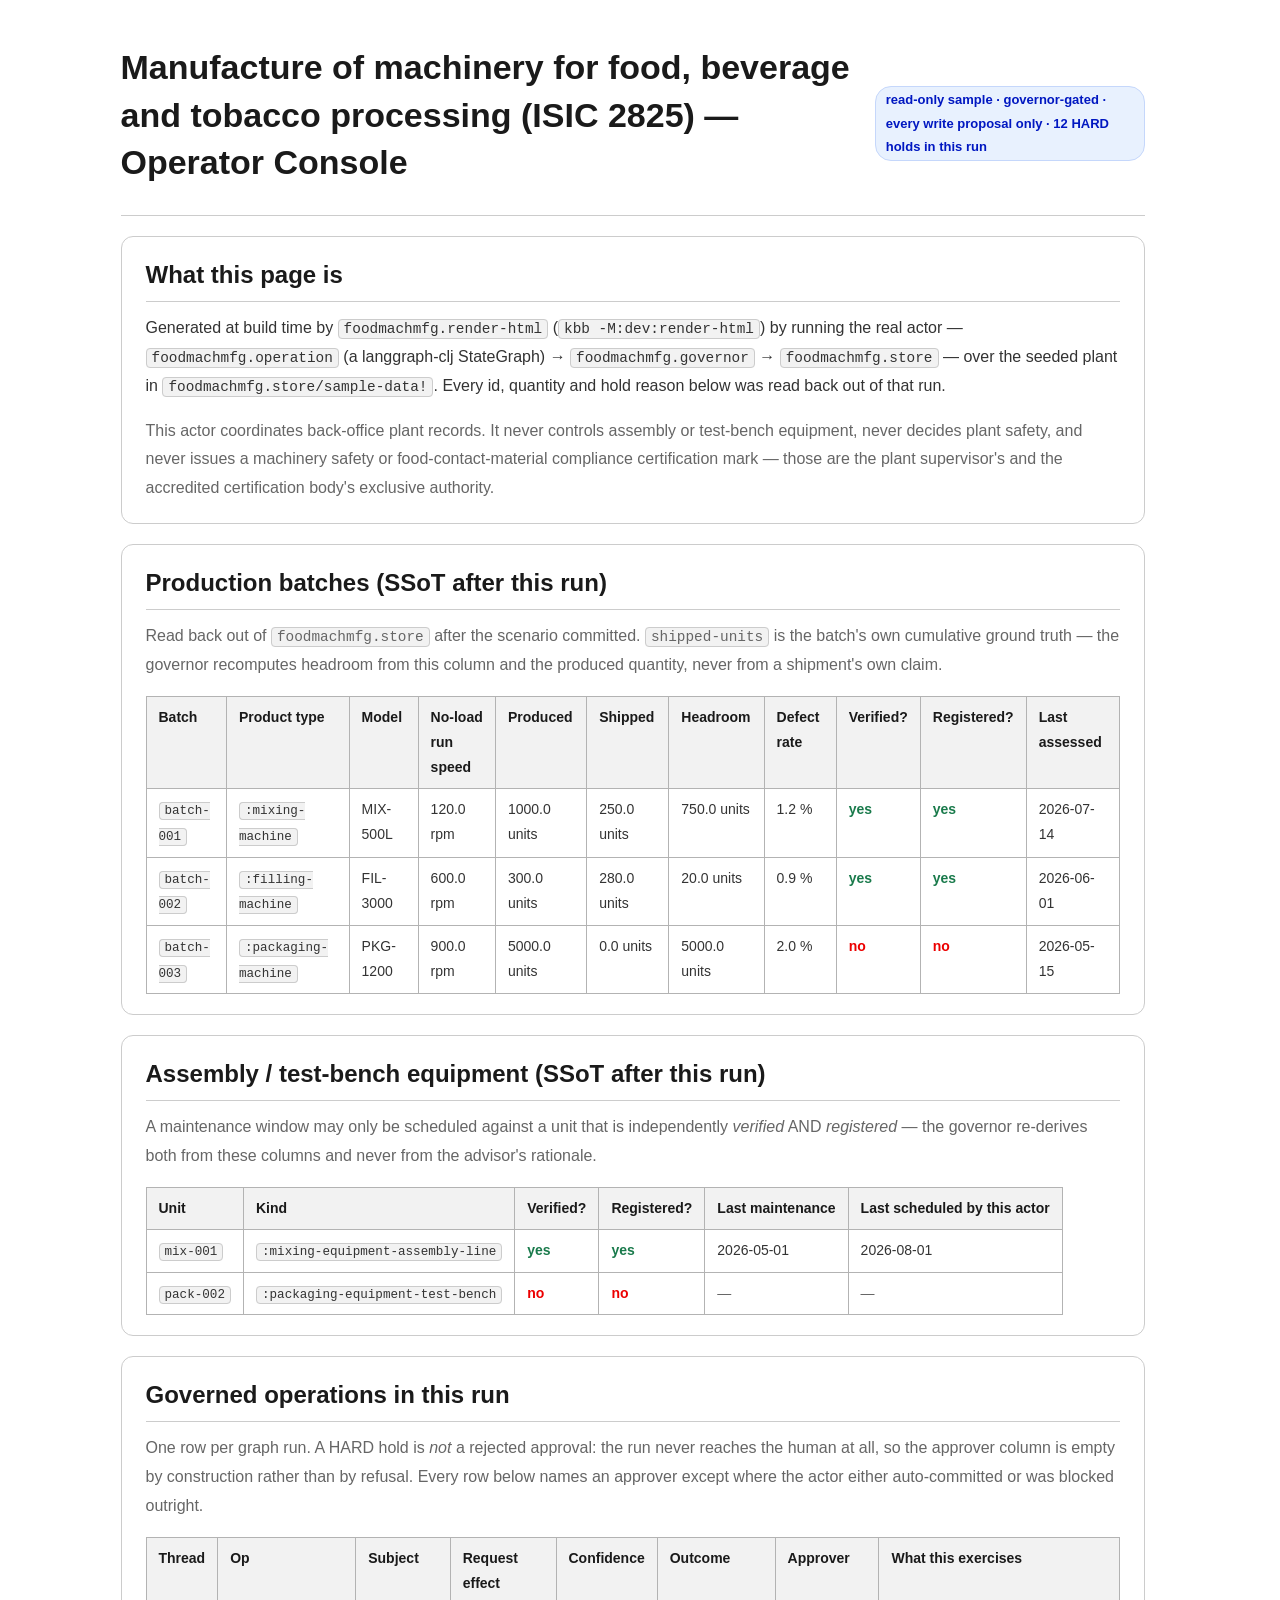
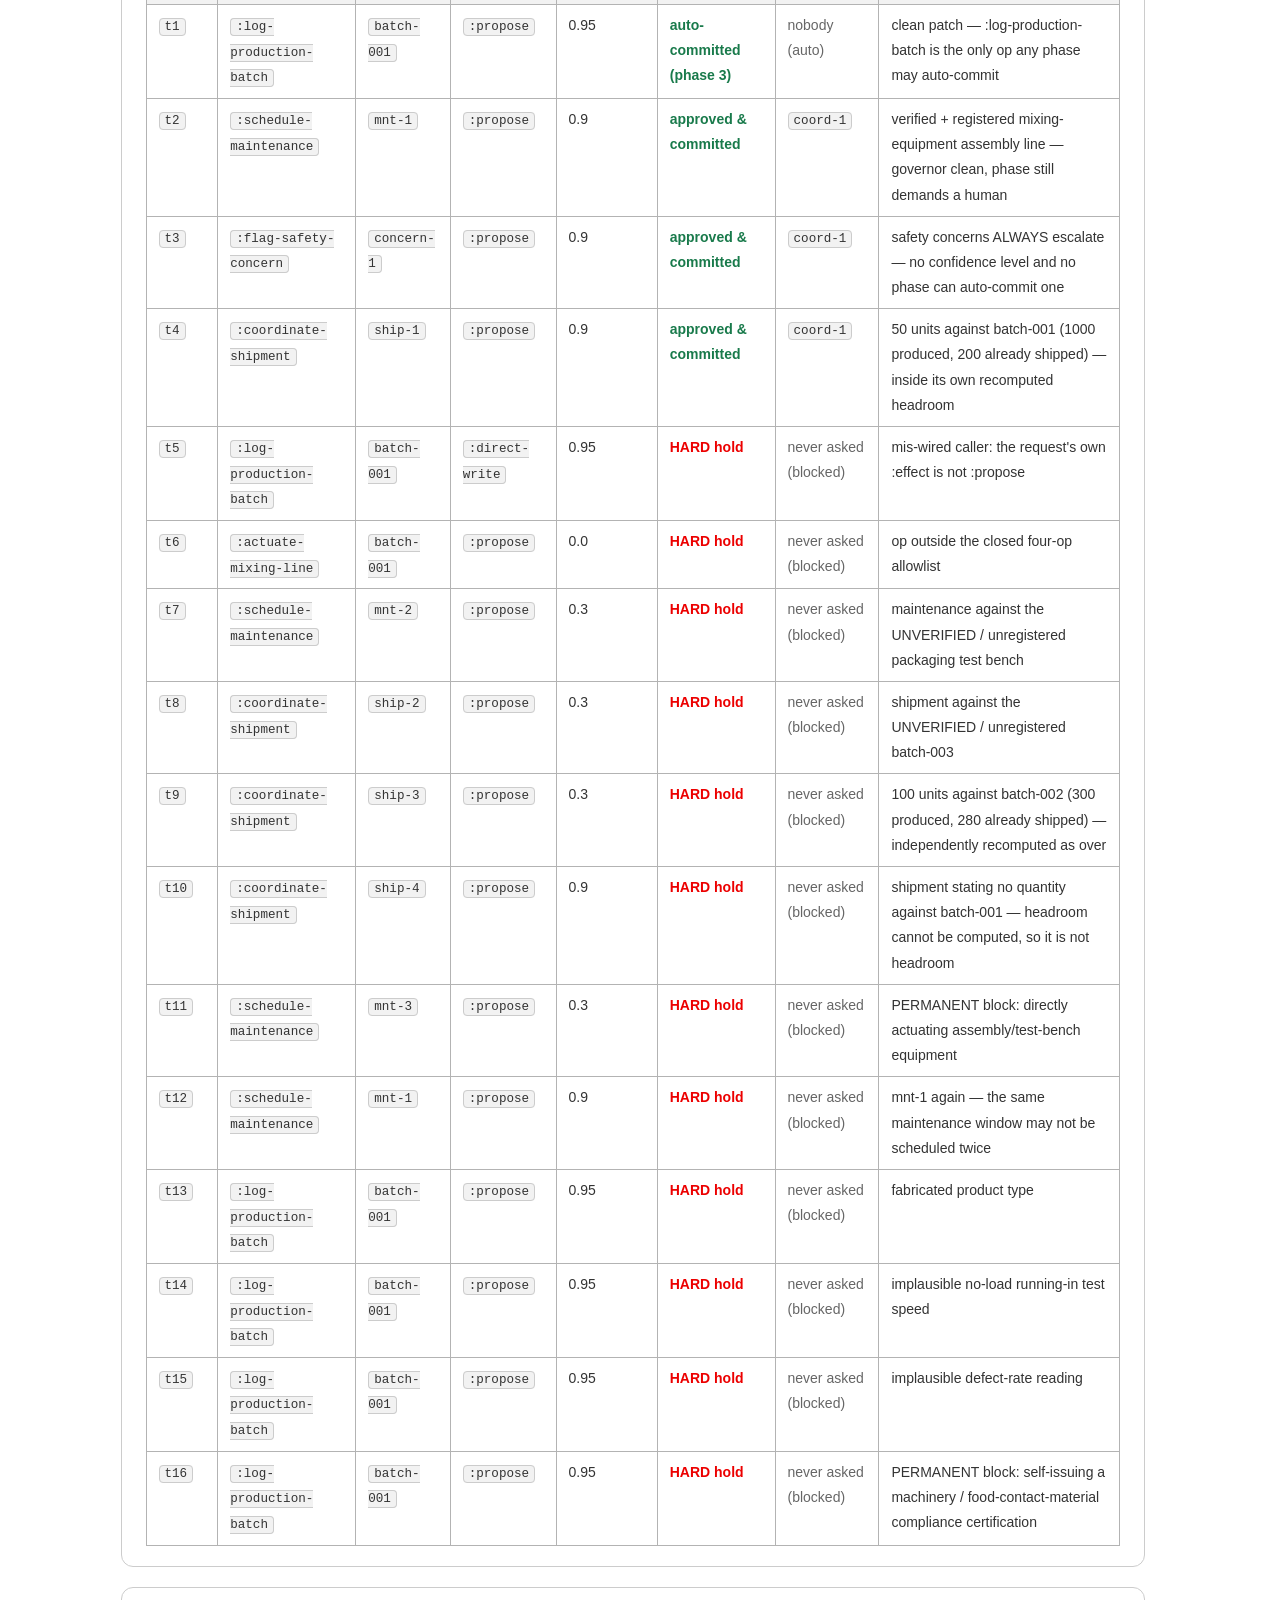
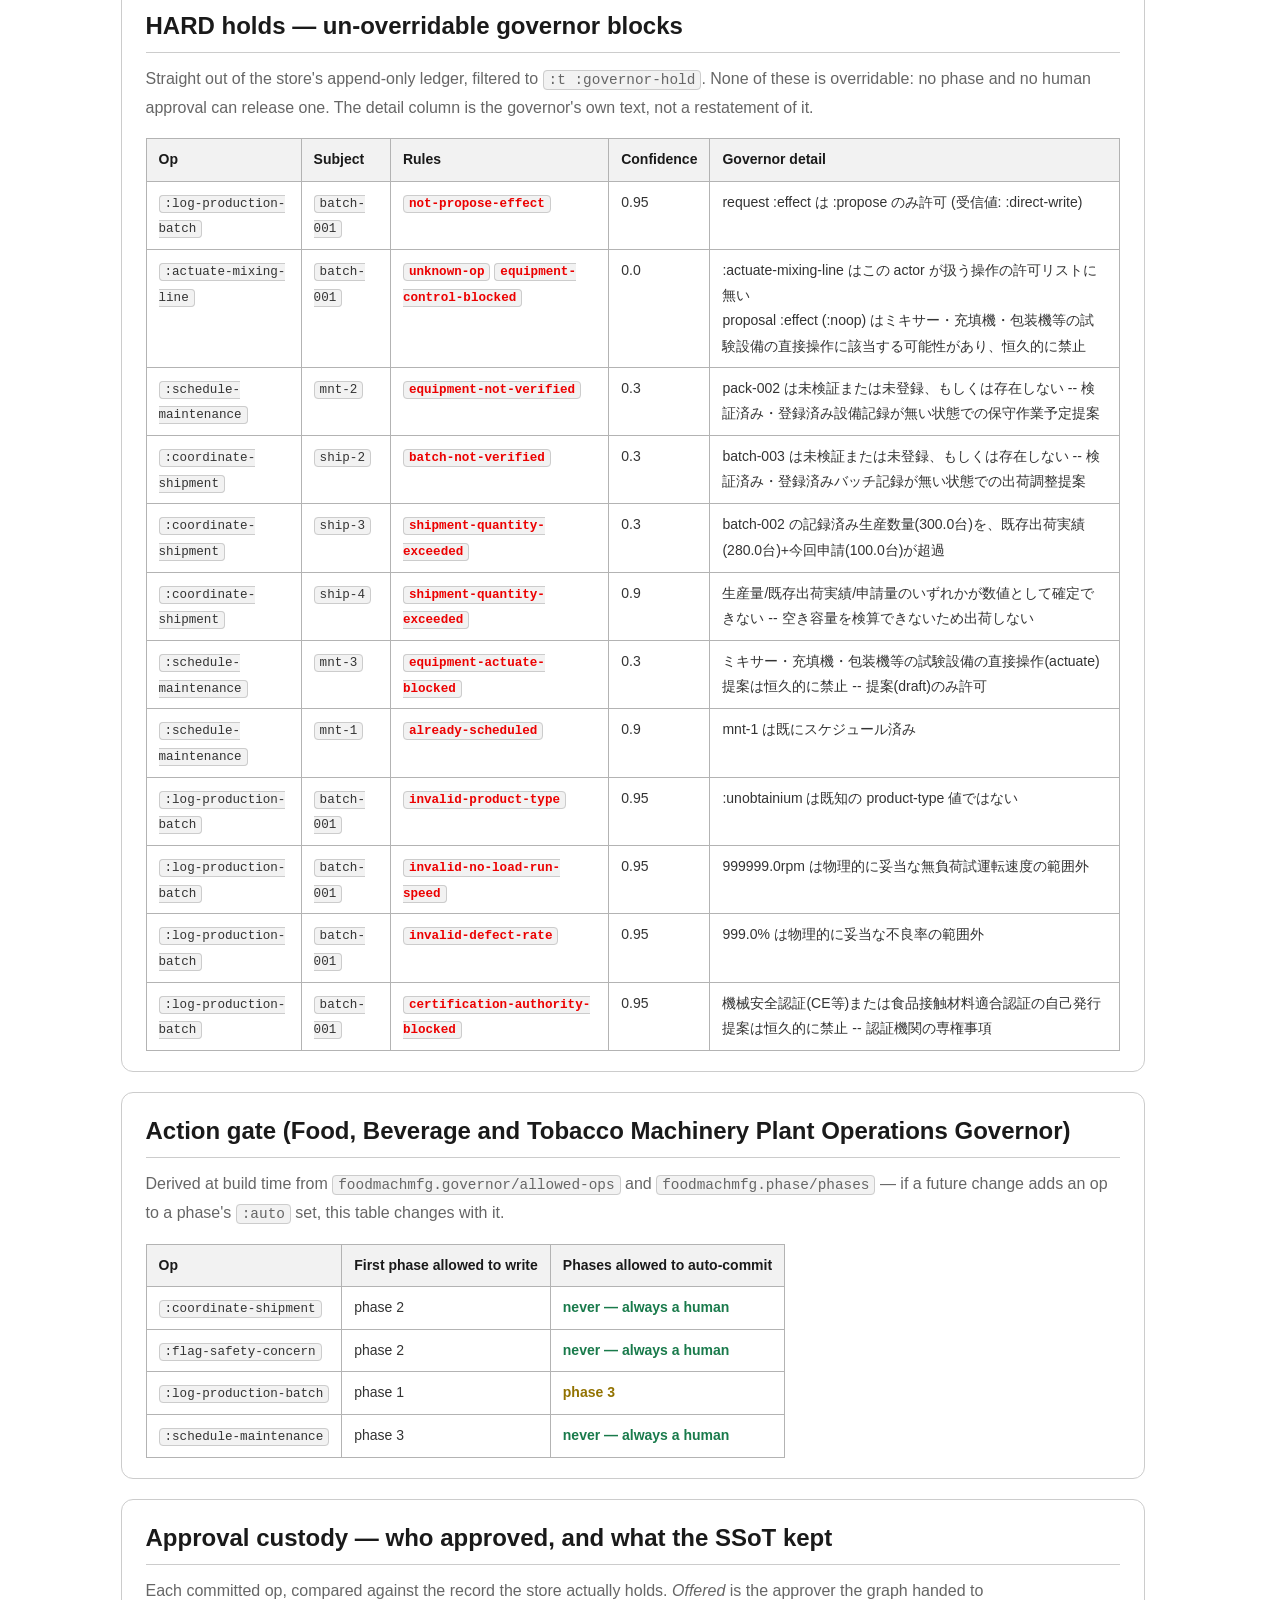
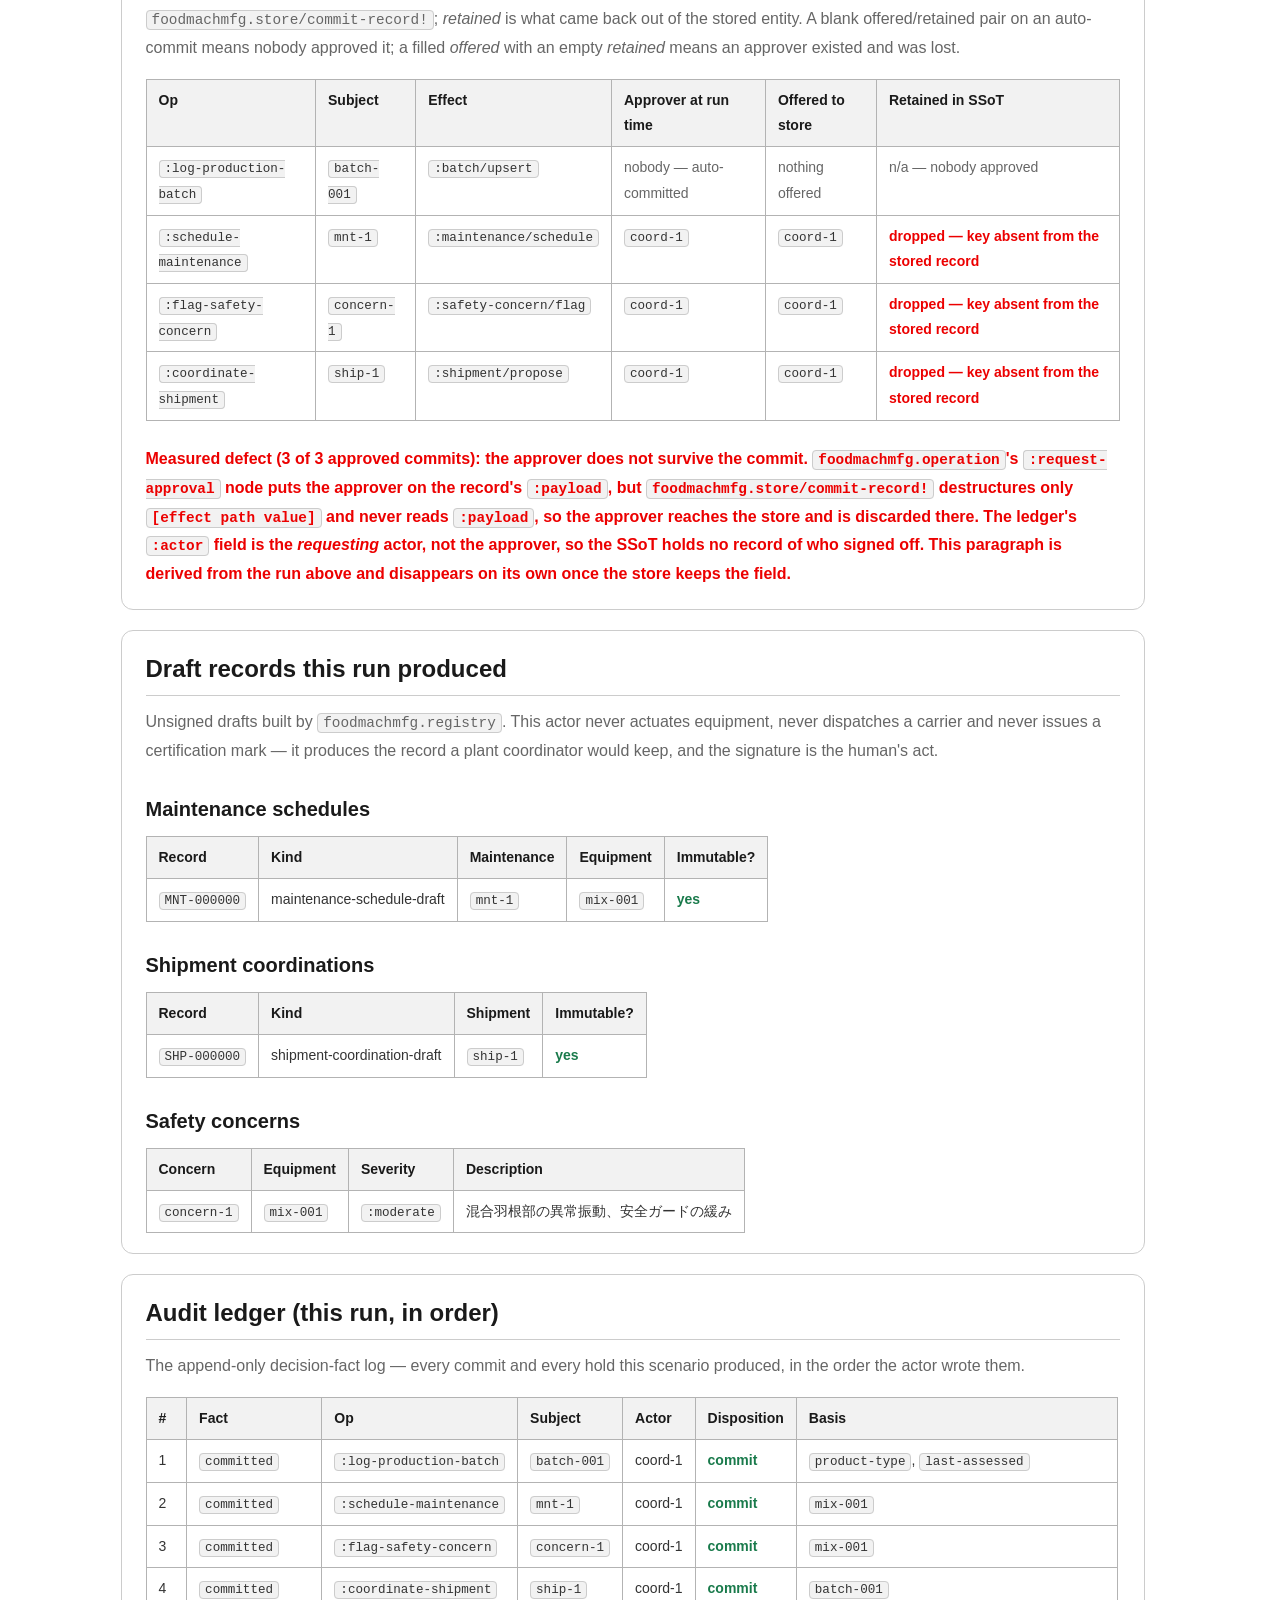
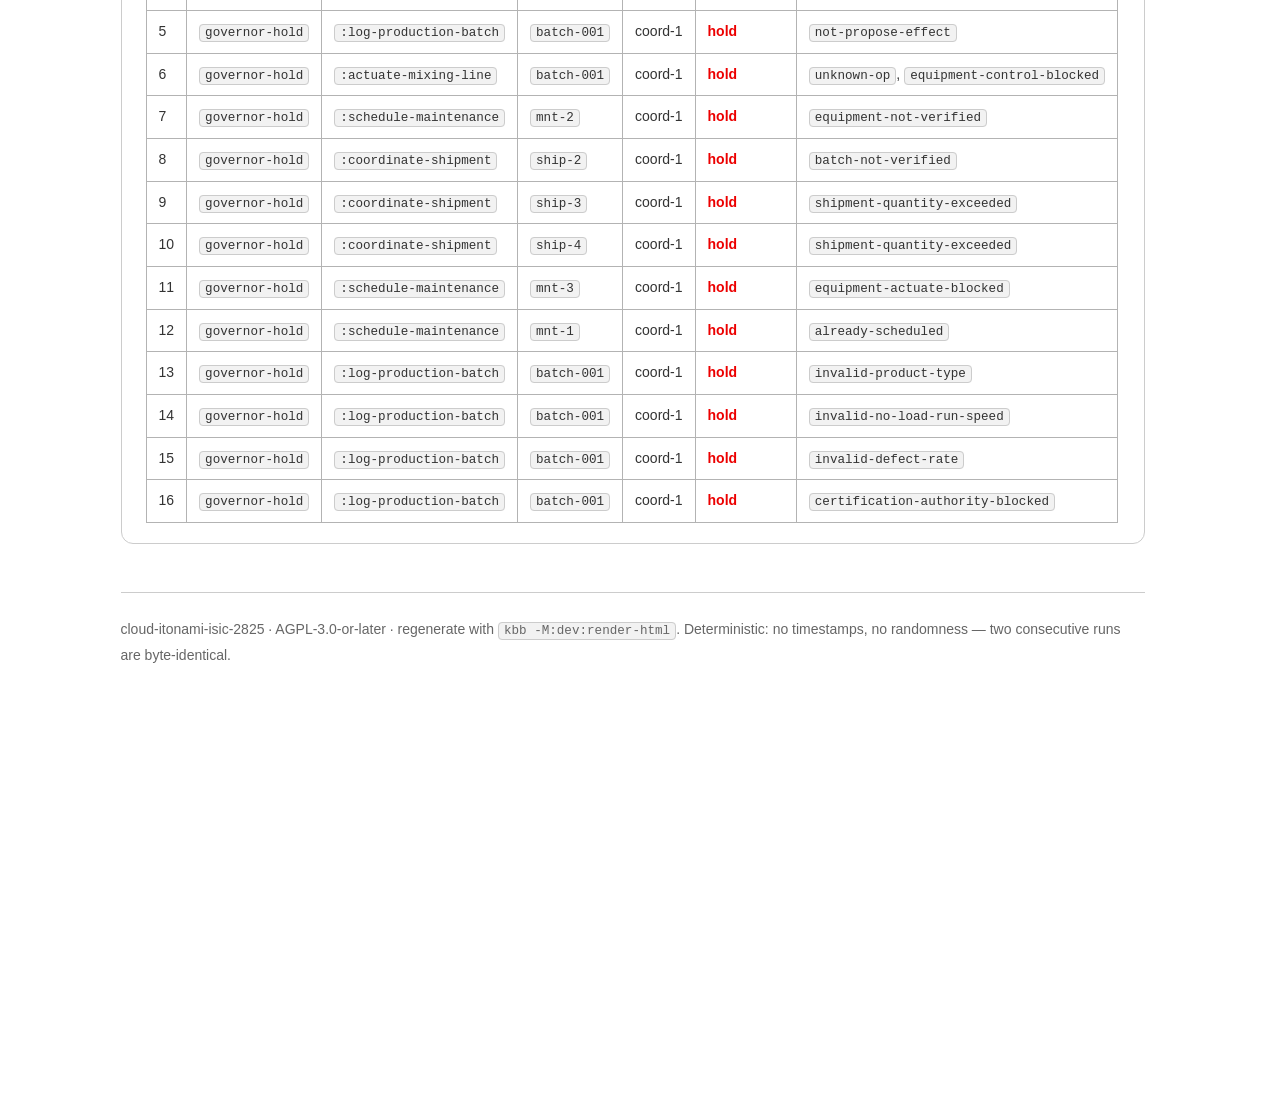
==== commit 3bca3262: "kbb: rewrite 29 Clojure-CLI/bb/nbb/shadow-cljs invocation(s) in 11 file(s) to kbb/amu Owner decision" ====
--- a/docs/samples/operator-console.html
+++ b/docs/samples/operator-console.html
@@ -2,7 +2,19 @@
 <html lang="en"><head><meta charset="utf-8">
 <meta name="viewport" content="width=device-width, initial-scale=1">
 <title>cloud-itonami-isic-2825 · food/beverage/tobacco processing machinery — Operator Console</title>
-<style>/* jp-go-digital-design-system — vendored CSS
+<style>/* Vendored for offline, reproducible builds -- do not edit by hand.
+ *
+ * Source:    kotoba-lang/jp-go-digital-design-system
+ *            (jp-go-dds.skin/dds+skin = vendored dds.css + the
+ *            operator-console compatibility skin)
+ * Upstream:  digital-go-jp/design-system (デジタル庁デザインシステム)
+ * Filter:    top-level blocks whose selectors are all `.dads-*`
+ *            component classes are dropped -- the console emits no
+ *            `.dads-*` class, so they cannot match. Token layer,
+ *            element rules and skin are kept verbatim.
+ * Regenerate: kbb -M:vendor-css  (see dev/vendor_console_css.cljk)
+ */
+/* jp-go-digital-design-system — vendored CSS
  * Source: https://github.com/digital-go-jp/design-system-example-components-html
  * Upstream commit: 3b34f4c3553fa3bee90bfd8b6fe962ac3055107d — MIT License, Copyright (c) 2025 デジタル庁
  * Generated by scripts/vendor.cljs — DO NOT EDIT BY HAND (re-vendor instead). */
@@ -250,2186 +262,6 @@
   box-shadow: 0 0 0 calc(2 / 16 * 1rem) var(--color-primitive-yellow-300);
 }
 
-.dads-u-visually-hidden {
-  clip: rect(0 0 0 0) !important;
-  clip-path: inset(50%) !important;
-  height: 1px !important;
-  overflow: hidden !important;
-  position: absolute !important;
-  white-space: nowrap !important;
-  width: 1px !important;
-}
-
-:where(.dads-u-focus-outline):focus-visible {
-  outline: calc(4 / 16 * 1rem) solid var(--color-neutral-black) !important;
-  outline-offset: calc(2 / 16 * 1rem) !important;
-  border-radius: calc(4 / 16 * 1rem) !important;
-  background-color: var(--color-primitive-yellow-300) !important;
-  box-shadow: 0 0 0 calc(2 / 16 * 1rem) var(--color-primitive-yellow-300) !important;
-}
-
-@supports selector(:has(*)) {
-  :where(.dads-u-focus-within-outline):focus-visible,
-  :where(.dads-u-focus-within-outline):has(:focus-visible) {
-    outline: calc(4 / 16 * 1rem) solid var(--color-neutral-black) !important;
-    outline-offset: calc(2 / 16 * 1rem) !important;
-    border-radius: calc(4 / 16 * 1rem) !important;
-    background-color: var(--color-primitive-yellow-300) !important;
-    box-shadow: 0 0 0 calc(2 / 16 * 1rem) var(--color-primitive-yellow-300) !important;
-  }
-}
-@supports not selector(:has(*)) {
-  :where(.dads-u-focus-within-outline):focus-within {
-    outline: calc(4 / 16 * 1rem) solid var(--color-neutral-black) !important;
-    outline-offset: calc(2 / 16 * 1rem) !important;
-    border-radius: calc(4 / 16 * 1rem) !important;
-    background-color: var(--color-primitive-yellow-300) !important;
-    box-shadow: 0 0 0 calc(2 / 16 * 1rem) var(--color-primitive-yellow-300) !important;
-  }
-}
-
-.dads-u-dsp-64B-140 {
-  font-weight: bold !important;
-  font-size: calc(64 / 16 * 1rem) !important;
-  line-height: 1.4 !important;
-  letter-spacing: 0 !important;
-}
-
-.dads-u-dsp-57B-140 {
-  font-weight: bold !important;
-  font-size: calc(57 / 16 * 1rem) !important;
-  line-height: 1.4 !important;
-  letter-spacing: 0 !important;
-}
-
-.dads-u-dsp-48B-140 {
-  font-weight: bold !important;
-  font-size: calc(48 / 16 * 1rem) !important;
-  line-height: 1.4 !important;
-  letter-spacing: 0 !important;
-}
-
-.dads-u-dsp-64N-140 {
-  font-weight: normal !important;
-  font-size: calc(64 / 16 * 1rem) !important;
-  line-height: 1.4 !important;
-  letter-spacing: 0 !important;
-}
-
-.dads-u-dsp-57N-140 {
-  font-weight: normal !important;
-  font-size: calc(57 / 16 * 1rem) !important;
-  line-height: 1.4 !important;
-  letter-spacing: 0 !important;
-}
-
-.dads-u-dsp-48N-140 {
-  font-weight: normal !important;
-  font-size: calc(48 / 16 * 1rem) !important;
-  line-height: 1.4 !important;
-  letter-spacing: 0 !important;
-}
-
-.dads-u-std-45B-140 {
-  font-weight: bold !important;
-  font-size: calc(45 / 16 * 1rem) !important;
-  line-height: 1.4 !important;
-  letter-spacing: 0 !important;
-}
-
-.dads-u-std-36B-140 {
-  font-weight: bold !important;
-  font-size: calc(36 / 16 * 1rem) !important;
-  line-height: 1.4 !important;
-  letter-spacing: 0.01em !important;
-}
-
-.dads-u-std-32B-150 {
-  font-weight: bold !important;
-  font-size: calc(32 / 16 * 1rem) !important;
-  line-height: 1.5 !important;
-  letter-spacing: 0.01em !important;
-}
-
-.dads-u-std-28B-150 {
-  font-weight: bold !important;
-  font-size: calc(28 / 16 * 1rem) !important;
-  line-height: 1.5 !important;
-  letter-spacing: 0.01em !important;
-}
-
-.dads-u-std-26B-150 {
-  font-weight: bold !important;
-  font-size: calc(26 / 16 * 1rem) !important;
-  line-height: 1.5 !important;
-  letter-spacing: 0.02em !important;
-}
-
-.dads-u-std-24B-150 {
-  font-weight: bold !important;
-  font-size: calc(24 / 16 * 1rem) !important;
-  line-height: 1.5 !important;
-  letter-spacing: 0.02em !important;
-}
-
-.dads-u-std-22B-150 {
-  font-weight: bold !important;
-  font-size: calc(22 / 16 * 1rem) !important;
-  line-height: 1.5 !important;
-  letter-spacing: 0.02em !important;
-}
-
-.dads-u-std-20B-150 {
-  font-weight: bold !important;
-  font-size: calc(20 / 16 * 1rem) !important;
-  line-height: 1.5 !important;
-  letter-spacing: 0.02em !important;
-}
-
-.dads-u-std-18B-160 {
-  font-weight: bold !important;
-  font-size: calc(18 / 16 * 1rem) !important;
-  line-height: 1.6 !important;
-  letter-spacing: 0.02em !important;
-}
-
-.dads-u-std-17B-170 {
-  font-weight: bold !important;
-  font-size: calc(17 / 16 * 1rem) !important;
-  line-height: 1.7 !important;
-  letter-spacing: 0.02em !important;
-}
-
-.dads-u-std-16B-170 {
-  font-weight: bold !important;
-  font-size: calc(16 / 16 * 1rem) !important;
-  line-height: 1.7 !important;
-  letter-spacing: 0.02em !important;
-}
-
-.dads-u-std-16B-175 {
-  font-weight: bold !important;
-  font-size: calc(16 / 16 * 1rem) !important;
-  line-height: 1.75 !important;
-  letter-spacing: 0.02em !important;
-}
-
-.dads-u-std-45N-140 {
-  font-weight: normal !important;
-  font-size: calc(45 / 16 * 1rem) !important;
-  line-height: 1.4 !important;
-  letter-spacing: 0 !important;
-}
-
-.dads-u-std-36N-140 {
-  font-weight: normal !important;
-  font-size: calc(36 / 16 * 1rem) !important;
-  line-height: 1.4 !important;
-  letter-spacing: 0.01em !important;
-}
-
-.dads-u-std-32N-150 {
-  font-weight: normal !important;
-  font-size: calc(32 / 16 * 1rem) !important;
-  line-height: 1.5 !important;
-  letter-spacing: 0.01em !important;
-}
-
-.dads-u-std-28N-150 {
-  font-weight: normal !important;
-  font-size: calc(28 / 16 * 1rem) !important;
-  line-height: 1.5 !important;
-  letter-spacing: 0.01em !important;
-}
-
-.dads-u-std-26N-150 {
-  font-weight: normal !important;
-  font-size: calc(26 / 16 * 1rem) !important;
-  line-height: 1.5 !important;
-  letter-spacing: 0.02em !important;
-}
-
-.dads-u-std-24N-150 {
-  font-weight: normal !important;
-  font-size: calc(24 / 16 * 1rem) !important;
-  line-height: 1.5 !important;
-  letter-spacing: 0.02em !important;
-}
-
-.dads-u-std-22N-150 {
-  font-weight: normal !important;
-  font-size: calc(22 / 16 * 1rem) !important;
-  line-height: 1.5 !important;
-  letter-spacing: 0.02em !important;
-}
-
-.dads-u-std-20N-150 {
-  font-weight: normal !important;
-  font-size: calc(20 / 16 * 1rem) !important;
-  line-height: 1.5 !important;
-  letter-spacing: 0.02em !important;
-}
-
-.dads-u-std-18N-160 {
-  font-weight: normal !important;
-  font-size: calc(18 / 16 * 1rem) !important;
-  line-height: 1.6 !important;
-  letter-spacing: 0.02em !important;
-}
-
-.dads-u-std-17N-170 {
-  font-weight: normal !important;
-  font-size: calc(17 / 16 * 1rem) !important;
-  line-height: 1.7 !important;
-  letter-spacing: 0.02em !important;
-}
-
-.dads-u-std-16N-170 {
-  font-weight: normal !important;
-  font-size: calc(16 / 16 * 1rem) !important;
-  line-height: 1.7 !important;
-  letter-spacing: 0.02em !important;
-}
-
-.dads-u-std-16N-175 {
-  font-weight: normal !important;
-  font-size: calc(16 / 16 * 1rem) !important;
-  line-height: 1.75 !important;
-  letter-spacing: 0.02em !important;
-}
-
-.dads-u-dns-17B-130 {
-  font-weight: bold !important;
-  font-size: calc(17 / 16 * 1rem) !important;
-  line-height: 1.3 !important;
-  letter-spacing: 0 !important;
-}
-
-.dads-u-dns-17B-120 {
-  font-weight: bold !important;
-  font-size: calc(17 / 16 * 1rem) !important;
-  line-height: 1.2 !important;
-  letter-spacing: 0 !important;
-}
-
-.dads-u-dns-16B-130 {
-  font-weight: bold !important;
-  font-size: calc(16 / 16 * 1rem) !important;
-  line-height: 1.3 !important;
-  letter-spacing: 0 !important;
-}
-
-.dads-u-dns-16B-120 {
-  font-weight: bold !important;
-  font-size: calc(16 / 16 * 1rem) !important;
-  line-height: 1.2 !important;
-  letter-spacing: 0 !important;
-}
-
-.dads-u-dns-14B-130 {
-  font-weight: bold !important;
-  font-size: calc(14 / 16 * 1rem) !important;
-  line-height: 1.3 !important;
-  letter-spacing: 0 !important;
-}
-
-.dads-u-dns-14B-120 {
-  font-weight: bold !important;
-  font-size: calc(14 / 16 * 1rem) !important;
-  line-height: 1.2 !important;
-  letter-spacing: 0 !important;
-}
-
-.dads-u-dns-17N-130 {
-  font-weight: normal !important;
-  font-size: calc(17 / 16 * 1rem) !important;
-  line-height: 1.3 !important;
-  letter-spacing: 0 !important;
-}
-
-.dads-u-dns-17N-120 {
-  font-weight: normal !important;
-  font-size: calc(17 / 16 * 1rem) !important;
-  line-height: 1.2 !important;
-  letter-spacing: 0 !important;
-}
-
-.dads-u-dns-16N-130 {
-  font-weight: normal !important;
-  font-size: calc(16 / 16 * 1rem) !important;
-  line-height: 1.3 !important;
-  letter-spacing: 0 !important;
-}
-
-.dads-u-dns-16N-120 {
-  font-weight: normal !important;
-  font-size: calc(16 / 16 * 1rem) !important;
-  line-height: 1.2 !important;
-  letter-spacing: 0 !important;
-}
-
-.dads-u-dns-14N-130 {
-  font-weight: normal !important;
-  font-size: calc(14 / 16 * 1rem) !important;
-  line-height: 1.3 !important;
-  letter-spacing: 0 !important;
-}
-
-.dads-u-dns-14N-120 {
-  font-weight: normal !important;
-  font-size: calc(14 / 16 * 1rem) !important;
-  line-height: 1.2 !important;
-  letter-spacing: 0 !important;
-}
-
-.dads-u-oln-17B-100 {
-  font-weight: bold !important;
-  font-size: calc(17 / 16 * 1rem) !important;
-  line-height: 1 !important;
-  letter-spacing: 0.02em !important;
-}
-
-.dads-u-oln-16B-100 {
-  font-weight: bold !important;
-  font-size: calc(16 / 16 * 1rem) !important;
-  line-height: 1 !important;
-  letter-spacing: 0.02em !important;
-}
-
-.dads-u-oln-14B-100 {
-  font-weight: bold !important;
-  font-size: calc(14 / 16 * 1rem) !important;
-  line-height: 1 !important;
-  letter-spacing: 0.02em !important;
-}
-
-.dads-u-oln-17N-100 {
-  font-weight: normal !important;
-  font-size: calc(17 / 16 * 1rem) !important;
-  line-height: 1 !important;
-  letter-spacing: 0.02em !important;
-}
-
-.dads-u-oln-16N-100 {
-  font-weight: normal !important;
-  font-size: calc(16 / 16 * 1rem) !important;
-  line-height: 1 !important;
-  letter-spacing: 0.02em !important;
-}
-
-.dads-u-oln-14N-100 {
-  font-weight: normal !important;
-  font-size: calc(14 / 16 * 1rem) !important;
-  line-height: 1 !important;
-  letter-spacing: 0.02em !important;
-}
-
-.dads-u-mono-17B-150 {
-  font-weight: bold !important;
-  font-size: calc(17 / 16 * 1rem) !important;
-  line-height: 1.5 !important;
-  font-family: var(--font-family-mono) !important;
-  letter-spacing: 0 !important;
-}
-
-.dads-u-mono-16B-150 {
-  font-weight: bold !important;
-  font-size: calc(16 / 16 * 1rem) !important;
-  line-height: 1.5 !important;
-  font-family: var(--font-family-mono) !important;
-  letter-spacing: 0 !important;
-}
-
-.dads-u-mono-14B-150 {
-  font-weight: bold !important;
-  font-size: calc(14 / 16 * 1rem) !important;
-  line-height: 1.5 !important;
-  font-family: var(--font-family-mono) !important;
-  letter-spacing: 0 !important;
-}
-
-.dads-u-mono-17N-150 {
-  font-weight: normal !important;
-  font-size: calc(17 / 16 * 1rem) !important;
-  line-height: 1.5 !important;
-  font-family: var(--font-family-mono) !important;
-  letter-spacing: 0 !important;
-}
-
-.dads-u-mono-16N-150 {
-  font-weight: normal !important;
-  font-size: calc(16 / 16 * 1rem) !important;
-  line-height: 1.5 !important;
-  font-family: var(--font-family-mono) !important;
-  letter-spacing: 0 !important;
-}
-
-.dads-u-mono-14N-150 {
-  font-weight: normal !important;
-  font-size: calc(14 / 16 * 1rem) !important;
-  line-height: 1.5 !important;
-  font-family: var(--font-family-mono) !important;
-  letter-spacing: 0 !important;
-}
-/* --- component: button --- */
-.dads-button {
-  --button-color: var(--color-key-900);
-  --button-hover-color: var(--color-key-1000);
-  --button-active-color: var(--color-key-1200);
-  --button-outline-hover-bg-color: var(--color-key-200);
-  --button-outline-active-bg-color: var(--color-key-300);
-  display: flex;
-  align-items: center;
-  justify-content: center;
-  column-gap: calc(4 / 16 * 1rem);
-  box-sizing: border-box;
-  width: fit-content;
-  max-width: 100%;
-  font-weight: bold;
-  font-size: calc(16 / 16 * 1rem);
-  line-height: 1;
-  font-family: var(--font-family-sans);
-  letter-spacing: 0.02em;
-  text-decoration: none;
-  text-underline-offset: calc(3 / 16 * 1rem);
-}
-
-.dads-button:disabled,
-.dads-button[aria-disabled="true"] {
-  cursor: default;
-}
-
-.dads-button[data-type="solid-fill"] {
-  border: 4px double transparent;
-  background-color: var(--button-color);
-  color: var(--color-neutral-white);
-}
-
-@media (hover: hover) {
-  .dads-button[data-type="solid-fill"]:hover {
-    background-color: var(--button-hover-color);
-    text-decoration: underline;
-    text-decoration-thickness: calc(1 / 16 * 1rem);
-  }
-}
-
-.dads-button[data-type="solid-fill"]:active {
-  background-color: var(--button-active-color);
-  text-decoration: underline;
-}
-
-.dads-button[data-type="solid-fill"]:focus-visible {
-  outline: calc(4 / 16 * 1rem) solid var(--color-neutral-black);
-  outline-offset: calc(2 / 16 * 1rem);
-  box-shadow: 0 0 0 calc(2 / 16 * 1rem) var(--color-primitive-yellow-300);
-}
-
-.dads-button[data-type="solid-fill"]:disabled,
-.dads-button[data-type="solid-fill"][aria-disabled="true"] {
-  background-color: var(--color-neutral-solid-gray-300);
-  color: var(--color-neutral-solid-gray-50);
-  text-decoration: none;
-}
-
-@media (forced-colors: active) {
-  .dads-button[data-type="solid-fill"]:disabled,
-  .dads-button[data-type="solid-fill"][aria-disabled="true"] {
-    border-color: GrayText;
-    color: GrayText;
-  }
-}
-
-.dads-button[data-type="outline"] {
-  border: 1px solid currentcolor;
-  background-color: var(--color-neutral-white);
-  color: var(--button-color);
-}
-
-@media (hover: hover) {
-  .dads-button[data-type="outline"]:hover {
-    background-color: var(--button-outline-hover-bg-color);
-    color: var(--button-hover-color);
-    text-decoration: underline;
-    text-decoration-thickness: calc(1 / 16 * 1rem);
-  }
-}
-
-.dads-button[data-type="outline"]:active {
-  background-color: var(--button-outline-active-bg-color);
-  color: var(--button-active-color);
-  text-decoration: underline;
-}
-
-.dads-button[data-type="outline"]:focus-visible {
-  outline: calc(4 / 16 * 1rem) solid var(--color-neutral-black);
-  outline-offset: calc(2 / 16 * 1rem);
-  box-shadow: 0 0 0 calc(2 / 16 * 1rem) var(--color-primitive-yellow-300);
-}
-
-.dads-button[data-type="outline"]:disabled,
-.dads-button[data-type="outline"][aria-disabled="true"] {
-  background-color: var(--color-neutral-white);
-  color: var(--color-neutral-solid-gray-300);
-  text-decoration: none;
-}
-
-@media (forced-colors: active) {
-  .dads-button[data-type="outline"]:disabled,
-  .dads-button[data-type="outline"][aria-disabled="true"] {
-    border-color: GrayText;
-    color: GrayText;
-  }
-}
-
-.dads-button[data-type="text"] {
-  border: 0;
-  background-color: transparent;
-  color: var(--button-color);
-  text-decoration: underline;
-  text-decoration-thickness: calc(1 / 16 * 1rem);
-}
-
-@media (hover: hover) {
-  .dads-button[data-type="text"]:hover {
-    background-color: var(--color-key-50);
-    color: var(--button-hover-color);
-    text-decoration-thickness: calc(3 / 16 * 1rem);
-  }
-}
-
-.dads-button[data-type="text"]:active {
-  background-color: var(--color-key-100);
-  color: var(--button-active-color);
-}
-
-.dads-button[data-type="text"]:focus-visible {
-  outline: calc(4 / 16 * 1rem) solid var(--color-neutral-black);
-  outline-offset: calc(2 / 16 * 1rem);
-  background-color: var(--color-primitive-yellow-300);
-  box-shadow: 0 0 0 calc(2 / 16 * 1rem) var(--color-primitive-yellow-300);
-}
-
-.dads-button[data-type="text"]:disabled,
-.dads-button[data-type="text"][aria-disabled="true"] {
-  background-color: transparent;
-  color: var(--color-neutral-solid-gray-300);
-  text-decoration-thickness: revert;
-}
-
-@media (forced-colors: active) {
-  .dads-button[data-type="text"]:disabled,
-  .dads-button[data-type="text"][aria-disabled="true"] {
-    color: GrayText;
-  }
-}
-
-.dads-button[data-size="lg"] {
-  min-width: calc(136 / 16 * 1rem);
-  min-height: calc(56 / 16 * 1rem);
-  border-radius: calc(8 / 16 * 1rem);
-  padding: calc(12 / 16 * 1rem) calc(16 / 16 * 1rem);
-}
-
-.dads-button[data-size="md"] {
-  min-width: calc(96 / 16 * 1rem);
-  min-height: calc(48 / 16 * 1rem);
-  border-radius: calc(8 / 16 * 1rem);
-  padding: calc(8 / 16 * 1rem) calc(16 / 16 * 1rem);
-}
-
-.dads-button[data-size="sm"] {
-  position: relative;
-  min-width: calc(80 / 16 * 1rem);
-  min-height: calc(36 / 16 * 1rem);
-  border-radius: calc(6 / 16 * 1rem);
-  padding: calc(2 / 16 * 1rem) calc(12 / 16 * 1rem);
-}
-
-.dads-button[data-size="sm"]::after {
-  content: "";
-  position: absolute;
-  inset: 0;
-  margin: auto;
-  height: calc(44 / 16 * 1rem);
-}
-
-.dads-button[data-size="xs"] {
-  position: relative;
-  min-width: calc(72 / 16 * 1rem);
-  min-height: calc(28 / 16 * 1rem);
-  border-radius: calc(4 / 16 * 1rem);
-  padding: calc(2 / 16 * 1rem) calc(8 / 16 * 1rem);
-  font-size: calc(14 / 16 * 1rem);
-}
-
-.dads-button[data-size="xs"]::after {
-  content: "";
-  position: absolute;
-  inset: 0;
-  margin: auto;
-  height: calc(44 / 16 * 1rem);
-}
-
-.dads-button__icon {
-  flex-shrink: 0;
-}
-/* --- component: heading --- */
-.dads-heading {
-  color: var(--color-neutral-solid-gray-800);
-  font-family: var(--font-family-sans);
-}
-
-.dads-heading[data-size="64"] {
-  --_shoulder-size: calc(28 / 16 * 1rem);
-  --_shoulder-line-height: 1.5;
-  --_shoulder-letter-spacing: 0.01em;
-  font-weight: bold;
-  font-size: calc(64 / 16 * 1rem);
-  line-height: 1.4;
-  letter-spacing: 0;
-}
-
-.dads-heading[data-size="57"] {
-  --_shoulder-size: calc(24 / 16 * 1rem);
-  --_shoulder-line-height: 1.5;
-  --_shoulder-letter-spacing: 0.02em;
-  font-weight: bold;
-  font-size: calc(57 / 16 * 1rem);
-  line-height: 1.4;
-  letter-spacing: 0;
-}
-
-.dads-heading[data-size="45"] {
-  --_shoulder-size: calc(22 / 16 * 1rem);
-  --_shoulder-line-height: 1.5;
-  --_shoulder-letter-spacing: 0.02em;
-  font-weight: bold;
-  font-size: calc(45 / 16 * 1rem);
-  line-height: 1.4;
-  letter-spacing: 0;
-}
-
-.dads-heading[data-size="36"] {
-  --_shoulder-size: calc(20 / 16 * 1rem);
-  --_shoulder-line-height: 1.5;
-  --_shoulder-letter-spacing: 0.02em;
-  font-weight: bold;
-  font-size: calc(36 / 16 * 1rem);
-  line-height: 1.4;
-  letter-spacing: 0.01em;
-}
-
-.dads-heading[data-size="32"] {
-  --_shoulder-size: calc(18 / 16 * 1rem);
-  --_shoulder-line-height: 1.6;
-  --_shoulder-letter-spacing: 0.02em;
-  font-weight: bold;
-  font-size: calc(32 / 16 * 1rem);
-  line-height: 1.5;
-  letter-spacing: 0.01em;
-}
-
-.dads-heading[data-size="28"] {
-  --_shoulder-size: calc(16 / 16 * 1rem);
-  --_shoulder-line-height: 1.7;
-  --_shoulder-letter-spacing: 0.02em;
-  font-weight: bold;
-  font-size: calc(28 / 16 * 1rem);
-  line-height: 1.5;
-  letter-spacing: 0.01em;
-}
-
-.dads-heading[data-size="24"] {
-  --_shoulder-size: calc(16 / 16 * 1rem);
-  --_shoulder-line-height: 1.7;
-  --_shoulder-letter-spacing: 0.02em;
-  font-weight: bold;
-  font-size: calc(24 / 16 * 1rem);
-  line-height: 1.5;
-  letter-spacing: 0.02em;
-}
-
-.dads-heading[data-size="20"] {
-  --_shoulder-size: calc(16 / 16 * 1rem);
-  --_shoulder-line-height: 1.7;
-  --_shoulder-letter-spacing: 0.02em;
-  font-weight: bold;
-  font-size: calc(20 / 16 * 1rem);
-  line-height: 1.5;
-  letter-spacing: 0.02em;
-}
-
-.dads-heading[data-size="18"] {
-  --_shoulder-size: calc(16 / 16 * 1rem);
-  --_shoulder-line-height: 1.7;
-  --_shoulder-letter-spacing: 0.02em;
-  font-weight: bold;
-  font-size: calc(18 / 16 * 1rem);
-  line-height: 1.6;
-  letter-spacing: 0.02em;
-}
-
-.dads-heading[data-size="16"] {
-  --_shoulder-size: calc(16 / 16 * 1rem);
-  --_shoulder-line-height: 1.7;
-  --_shoulder-letter-spacing: 0.02em;
-  font-weight: bold;
-  font-size: calc(16 / 16 * 1rem);
-  line-height: 1.7;
-  letter-spacing: 0.02em;
-}
-
-.dads-heading[data-chip] {
-  position: relative;
-  padding-left: calc(1em / 3 + 0.5em);
-}
-
-.dads-heading[data-chip]::before {
-  position: absolute;
-  top: 0.2em;
-  bottom: 0.1em;
-  left: 0;
-  width: calc(1em / 3);
-  background-color: var(--color-key-900);
-  content: "";
-}
-
-@supports (top: 1lh) {
-  .dads-heading[data-chip]::before {
-    top: calc(0.5lh - 0.45em);
-    bottom: calc(0.5lh - 0.55em);
-  }
-}
-
-.dads-heading[data-chip]:has(.dads-heading__shoulder)::before {
-  top: calc((var(--_shoulder-size) * (var(--_shoulder-line-height) - 1)) / 2);
-}
-
-@media (forced-colors: active) {
-  .dads-heading[data-chip]::before {
-    background-color: CanvasText;
-  }
-}
-
-.dads-heading[data-rule] {
-  border-bottom: solid var(--color-key-900);
-}
-
-.dads-heading[data-rule="8"] {
-  border-bottom-width: calc(8 / 16 * 1rem);
-  padding-bottom: calc(32 / 16 * 1rem);
-}
-
-.dads-heading[data-rule="6"] {
-  border-bottom-width: calc(6 / 16 * 1rem);
-  padding-bottom: calc(24 / 16 * 1rem);
-}
-
-.dads-heading[data-rule="4"] {
-  border-bottom-width: calc(4 / 16 * 1rem);
-  padding-bottom: calc(16 / 16 * 1rem);
-}
-
-.dads-heading[data-rule="2"] {
-  border-bottom-width: calc(2 / 16 * 1rem);
-  padding-bottom: calc(8 / 16 * 1rem);
-}
-
-.dads-heading__shoulder {
-  margin: 0;
-  font-weight: bold;
-  font-size: var(--_shoulder-size);
-  line-height: var(--_shoulder-line-height);
-  letter-spacing: var(--_shoulder-letter-spacing);
-}
-
-.dads-heading__heading {
-  margin: 0;
-  font: inherit;
-}
-
-.dads-heading__icon {
-  margin-right: calc(0.4em - 0.25em);
-}
-
-.dads-heading__icon::after {
-  content: " ";
-}
-
-.dads-heading__icon-svg {
-  display: inline-block;
-  width: 1.25em;
-  height: 1.25em;
-  vertical-align: -0.25em;
-}
-/* --- component: accordion --- */
-.dads-accordion {
-  --_icon-size: calc(20 / 16 * 1rem);
-  border-bottom: 1px solid var(--color-neutral-solid-gray-420);
-}
-
-@media (min-width: 48rem) {
-  .dads-accordion {
-    --_icon-size: calc(32 / 16 * 1rem);
-  }
-}
-
-.dads-accordion__summary {
-  position: relative;
-  display: block;
-  padding: calc(8 / 16 * 1rem) calc(8 / 16 * 1rem) calc(8 / 16 * 1rem)
-    calc(var(--_icon-size) + 0.75rem);
-  color: var(--color-neutral-solid-gray-800);
-  font-weight: normal;
-  font-size: calc(16 / 16 * 1rem);
-  line-height: 1.7;
-  font-family: var(--font-family-sans);
-  letter-spacing: 0.02em;
-  cursor: default;
-}
-
-.dads-accordion__summary::marker {
-  content: "";
-}
-
-.dads-accordion__summary::-webkit-details-marker {
-  display: none;
-}
-
-@media (min-width: 48rem) {
-  .dads-accordion__summary {
-    padding: calc(16 / 16 * 1rem) calc(16 / 16 * 1rem) calc(16 / 16 * 1rem)
-      calc(var(--_icon-size) + calc(20 / 16 * 1rem));
-    font-size: calc(18 / 16 * 1rem);
-    line-height: 1.6;
-  }
-}
-
-@media (hover: hover) {
-  .dads-accordion__summary:hover:not(:focus-visible) {
-    background-color: var(--color-neutral-solid-gray-50);
-  }
-}
-
-.dads-accordion__summary:focus-visible {
-  outline: calc(4 / 16 * 1rem) solid var(--color-neutral-black);
-  outline-offset: calc(2 / 16 * 1rem);
-  border-radius: calc(4 / 16 * 1rem);
-  background-color: var(--color-primitive-yellow-300);
-  box-shadow: 0 0 0 calc(2 / 16 * 1rem) var(--color-primitive-yellow-300);
-}
-
-.dads-accordion__icon {
-  position: absolute;
-  top: calc(8 / 16 * 1rem);
-  left: calc(2 / 16 * 1rem);
-  margin-top: calc((1lh - var(--_icon-size)) / 2);
-  display: inline-flex;
-  align-items: center;
-  justify-content: center;
-  box-sizing: border-box;
-  width: var(--_icon-size);
-  height: var(--_icon-size);
-  border-radius: 50%;
-  border: 1px solid currentcolor;
-  background-color: var(--color-neutral-white);
-  color: var(--color-key-1000);
-}
-
-@media (min-width: 48rem) {
-  .dads-accordion__icon {
-    top: calc(14 / 16 * 1rem);
-    left: calc(6 / 16 * 1rem);
-  }
-}
-
-.dads-accordion[open] .dads-accordion__icon {
-  transform: rotate(180deg);
-}
-
-@media (hover: hover) {
-  .dads-accordion__summary:hover .dads-accordion__icon {
-    outline: calc(2 / 16 * 1rem) solid currentcolor;
-  }
-}
-
-.dads-accordion__icon-svg {
-  margin-top: calc(2 / 16 * 1rem);
-  width: calc(16 / 16 * 1rem);
-  height: calc(16 / 16 * 1rem);
-  pointer-events: none;
-}
-
-@media (min-width: 48rem) {
-  .dads-accordion__icon-svg {
-    width: auto;
-    height: auto;
-  }
-}
-
-.dads-accordion__summary :is(h1, h2, h3, h4, h5, h6) {
-  margin: 0;
-  font: inherit;
-}
-
-.dads-accordion__content {
-  padding: calc(16 / 16 * 1rem) calc(8 / 16 * 1rem) calc(16 / 16 * 1rem)
-    calc(var(--_icon-size) + 0.75rem);
-}
-
-@media (min-width: 48rem) {
-  .dads-accordion__content {
-    padding: calc(24 / 16 * 1rem) calc(16 / 16 * 1rem) calc(24 / 16 * 1rem)
-      calc(var(--_icon-size) + 1.25rem);
-  }
-}
-
-.dads-accordion__back-link:any-link {
-  display: flex;
-  align-items: flex-start;
-  gap: calc(6 / 16 * 1rem);
-  width: fit-content;
-  color: var(--color-primitive-blue-1000);
-  text-decoration: underline;
-  text-decoration-thickness: calc(1 / 16 * 1rem);
-  text-underline-offset: calc(3 / 16 * 1rem);
-  text-spacing-trim: trim-start;
-}
-
-@media (hover: hover) {
-  .dads-accordion__back-link:hover {
-    color: var(--color-primitive-blue-900);
-    text-decoration-thickness: calc(3 / 16 * 1rem);
-  }
-}
-
-.dads-accordion__back-link:active {
-  color: var(--color-primitive-orange-800);
-  text-decoration-thickness: calc(1 / 16 * 1rem);
-}
-
-.dads-accordion__back-link:focus-visible {
-  outline: calc(4 / 16 * 1rem) solid var(--color-neutral-black);
-  outline-offset: calc(2 / 16 * 1rem);
-  border-radius: calc(4 / 16 * 1rem);
-  background-color: var(--color-primitive-yellow-300);
-  box-shadow: 0 0 0 calc(2 / 16 * 1rem) var(--color-primitive-yellow-300);
-}
-
-.dads-accordion__back-link-icon {
-  margin-top: calc((1lh - 24 / 16 * 1rem) / 2);
-  flex-shrink: 0;
-}
-/* --- component: input-text --- */
-.dads-input-text {
-  display: block;
-  color: var(--color-neutral-solid-gray-800);
-  font-weight: normal;
-  font-size: calc(16 / 16 * 1rem);
-  line-height: 1.7;
-  font-family: var(--font-family-sans);
-  letter-spacing: 0.02em;
-}
-
-.dads-input-text__input {
-  box-sizing: border-box;
-  max-width: 100%;
-  border: 1px solid var(--color-neutral-solid-gray-600);
-  background-color: var(--color-neutral-white);
-  padding: calc(12 / 16 * 1rem) calc(16 / 16 * 1rem);
-  border-radius: calc(8 / 16 * 1rem);
-  color: var(--color-neutral-solid-gray-900);
-  font: inherit;
-  line-height: 1;
-}
-
-.dads-input-text__input[data-size="sm"] {
-  height: 2.5rem;
-}
-
-.dads-input-text__input[data-size="md"] {
-  height: 3rem;
-}
-
-.dads-input-text__input[data-size="lg"] {
-  height: 3.5rem;
-}
-
-.dads-input-text__input:read-only:not(:disabled) {
-  border-style: dashed;
-}
-
-.dads-input-text__input:focus-visible {
-  outline: calc(4 / 16 * 1rem) solid var(--color-neutral-black);
-  outline-offset: calc(2 / 16 * 1rem);
-  box-shadow: 0 0 0 calc(2 / 16 * 1rem) var(--color-primitive-yellow-300);
-}
-
-@media (hover: hover) {
-  .dads-input-text__input:not(:read-only):hover {
-    border-color: var(--color-neutral-black);
-  }
-}
-
-.dads-input-text__input:is(:user-invalid, [aria-invalid="true"]) {
-  border-color: var(--color-semantic-error-1);
-}
-
-@media (hover: hover) {
-  .dads-input-text__input:is(:user-invalid, [aria-invalid="true"]):hover {
-    border-color: var(--color-primitive-red-1000);
-  }
-}
-
-.dads-input-text__input:is(:disabled, [aria-disabled="true"]),
-.dads-input-text__input:is(:disabled, [aria-disabled="true"]):hover {
-  border-color: var(--color-neutral-solid-gray-300);
-  background-color: var(--color-neutral-solid-gray-50);
-  color: var(--color-neutral-solid-gray-420);
-}
-
-@media (forced-colors: active) {
-  .dads-input-text__input[aria-disabled="true"],
-  .dads-input-text__input[aria-disabled="true"]:hover {
-    border-color: GrayText;
-    color: GrayText;
-  }
-}
-
-.dads-input-text__error-text {
-  margin: calc(8 / 16 * 1rem) 0 0 0;
-  display: block;
-  color: var(--color-semantic-error-1);
-}
-/* --- component: textarea --- */
-.dads-textarea {
-  display: block;
-  color: var(--color-neutral-solid-gray-800);
-  font-weight: normal;
-  font-size: calc(16 / 16 * 1rem);
-  line-height: 1.7;
-  font-family: var(--font-family-sans);
-  letter-spacing: 0.02em;
-}
-
-.dads-textarea__textarea {
-  display: block;
-  box-sizing: border-box;
-  max-width: 100%;
-  border: 1px solid var(--color-neutral-solid-gray-600);
-  background-color: var(--color-neutral-white);
-  padding: calc(16 / 16 * 1rem);
-  border-radius: calc(8 / 16 * 1rem);
-  color: var(--color-neutral-solid-gray-900);
-  font: inherit;
-  resize: vertical;
-}
-
-.dads-textarea__textarea:read-only:not(:disabled) {
-  border-style: dashed;
-}
-
-.dads-textarea__textarea:focus-visible {
-  outline: calc(4 / 16 * 1rem) solid var(--color-neutral-black);
-  outline-offset: calc(2 / 16 * 1rem);
-  box-shadow: 0 0 0 calc(2 / 16 * 1rem) var(--color-primitive-yellow-300);
-}
-
-@media (hover: hover) {
-  .dads-textarea__textarea:not(:read-only):hover {
-    border-color: var(--color-neutral-black);
-  }
-}
-
-.dads-textarea__textarea:is(:user-invalid, [aria-invalid="true"]) {
-  border-color: var(--color-semantic-error-1);
-}
-
-@media (hover: hover) {
-  .dads-textarea__textarea:is(:user-invalid, [aria-invalid="true"]):hover {
-    border-color: var(--color-primitive-red-1000);
-  }
-}
-
-.dads-textarea__textarea:is(:disabled, [aria-disabled="true"]),
-.dads-textarea__textarea:is(:disabled, [aria-disabled="true"]):hover {
-  border-color: var(--color-neutral-solid-gray-300);
-  background-color: var(--color-neutral-solid-gray-50);
-  color: var(--color-neutral-solid-gray-420);
-  resize: none;
-}
-
-@media (forced-colors: active) {
-  .dads-textarea__textarea[aria-disabled="true"],
-  .dads-textarea__textarea[aria-disabled="true"]:hover {
-    border-color: GrayText;
-    color: GrayText;
-  }
-}
-
-.dads-textarea__error-text {
-  margin: calc(8 / 16 * 1rem) 0 0 0;
-  display: block;
-  color: var(--color-semantic-error-1);
-}
-
-.dads-textarea__counter {
-  display: block;
-  margin-top: calc(8 / 16 * 1rem);
-  color: var(--color-neutral-solid-gray-600);
-  font-size: calc(16 / 16 * 1rem);
-  line-height: 1;
-  letter-spacing: 0.02em;
-}
-
-.dads-textarea__counter[data-exceeded] {
-  color: var(--color-semantic-error-1);
-}
-/* --- component: checkbox --- */
-.dads-checkbox {
-  display: flex;
-  align-items: start;
-  gap: var(--_gap);
-  width: fit-content;
-}
-
-.dads-checkbox:has(.dads-checkbox__label:not(:empty)) {
-  padding-top: calc(8 / 16 * 1rem);
-  padding-bottom: calc(8 / 16 * 1rem);
-}
-
-.dads-checkbox[data-size="sm"] {
-  --_gap: calc(4 / 16 * 1rem);
-  --_checkbox-size: calc(24 / 16 * 1rem);
-  --_checkbox-border-width: calc(2 / 16 * 1rem);
-  --_checkbox-scale: 1;
-  --_label-padding-top: calc(1 / 16 * 1rem);
-  --_label-font-size: calc(16 / 16 * 1rem);
-}
-
-.dads-checkbox[data-size="md"] {
-  --_gap: calc(8 / 16 * 1rem);
-  --_checkbox-size: calc(32 / 16 * 1rem);
-  --_checkbox-border-width: calc(2 / 16 * 1rem);
-  --_checkbox-scale: calc(20 / 14);
-  --_label-padding-top: calc(4 / 16 * 1rem);
-  --_label-font-size: calc(16 / 16 * 1rem);
-}
-
-.dads-checkbox[data-size="lg"] {
-  --_gap: calc(8 / 16 * 1rem);
-  --_checkbox-size: calc(44 / 16 * 1rem);
-  --_checkbox-border-width: calc(3 / 16 * 1rem);
-  --_checkbox-scale: calc(27 / 14);
-  --_label-padding-top: calc(10 / 16 * 1rem);
-  --_label-font-size: calc(17 / 16 * 1rem);
-}
-
-.dads-checkbox__checkbox {
-  display: flex;
-  justify-content: center;
-  align-items: center;
-  flex-shrink: 0;
-  width: var(--_checkbox-size);
-  height: var(--_checkbox-size);
-  border-radius: 12.5%;
-}
-
-@media (hover: hover) {
-  .dads-checkbox__checkbox:has(
-    :not(:focus, :disabled, [aria-disabled="true"]):hover
-  ) {
-    background-color: var(--color-neutral-solid-gray-420);
-  }
-}
-
-.dads-checkbox__input {
-  --_base-color: var(--color-neutral-white);
-  --_accent-color: var(--color-key-900);
-  --_accent-hover-color: var(--color-key-1100);
-  --_border-color: var(--color-neutral-solid-gray-600);
-  --_border-hover-color: var(--color-neutral-black);
-  --_check-color: var(--color-neutral-white);
-
-  margin: 0;
-  appearance: none;
-  width: 75%;
-  height: 75%;
-  border-radius: calc(2 / 18 * 100%);
-  background-color: var(--_base-color);
-  background-clip: padding-box;
-  border: var(--_checkbox-border-width) solid var(--_border-color);
-}
-
-.dads-checkbox__input:focus {
-  outline: calc(4 / 16 * 1rem) solid var(--color-neutral-black);
-  outline-offset: calc(2 / 16 * 1rem);
-  box-shadow: 0 0 0 calc(2 / 16 * 1rem) var(--color-primitive-yellow-300);
-}
-
-@media (hover: hover) {
-  .dads-checkbox__input:not(:disabled, [aria-disabled="true"]):hover {
-    border-color: var(--_border-hover-color);
-  }
-}
-
-.dads-checkbox__input:is(:checked, :indeterminate) {
-  border-color: var(--_accent-color);
-  background-color: var(--_accent-color);
-}
-
-@media (hover: hover) {
-  .dads-checkbox__input:is(:checked, :indeterminate):not(
-    :disabled,
-    [aria-disabled="true"]
-  ):hover {
-    border-color: var(--_accent-hover-color);
-    background-color: var(--_accent-hover-color);
-  }
-}
-
-.dads-checkbox__input::before {
-  display: none;
-  width: calc(14 / 16 * 1rem);
-  height: calc(14 / 16 * 1rem);
-  background-color: var(--_check-color);
-  transform-origin: left top;
-  transform: scale(var(--_checkbox-scale, 1));
-  content: "";
-}
-
-.dads-checkbox__input:checked::before {
-  display: block;
-  clip-path: path(
-    "M5.6,11.2L12.65,4.15L11.25,2.75L5.6,8.4L2.75,5.55L1.35,6.95L5.6,11.2Z"
-  );
-}
-
-.dads-checkbox__input:indeterminate::before {
-  display: block;
-  clip-path: path("M2,6h10v2H2Z");
-}
-
-.dads-checkbox__input[aria-invalid="true"] {
-  --_accent-color: var(--color-semantic-error-1);
-  --_accent-hover-color: var(--color-primitive-red-1000);
-  --_border-color: var(--color-semantic-error-1);
-  --_border-hover-color: var(--color-primitive-red-1000);
-}
-
-.dads-checkbox__input:is(:disabled, [aria-disabled="true"]) {
-  --_base-color: var(--color-neutral-solid-gray-50);
-  --_accent-color: var(--color-neutral-solid-gray-300);
-  --_accent-hover-color: var(--color-neutral-solid-gray-300);
-  --_border-color: var(--color-neutral-solid-gray-300);
-  --_border-hover-color: var(--color-neutral-solid-gray-300);
-}
-
-@media (forced-colors: active) {
-  .dads-checkbox__input,
-  .dads-checkbox__input[aria-invalid="true"] {
-    --_accent-color: Highlight;
-    --_accent-hover-color: Highlight;
-    --_border-color: ButtonText;
-    --_border-hover-color: ButtonText;
-    --_check-color: HighlightText;
-  }
-
-  .dads-checkbox__input:is(:disabled, [aria-disabled="true"]) {
-    --_accent-color: GrayText;
-    --_accent-hover-color: GrayText;
-    --_border-color: GrayText;
-    --_border-hover-color: GrayText;
-    --_check-color: Canvas;
-  }
-}
-
-.dads-checkbox__label {
-  padding-top: var(--_label-padding-top);
-  color: var(--color-neutral-solid-gray-800);
-  font-weight: normal;
-  font-size: var(--_label-font-size);
-  line-height: 1.3;
-  font-family: var(--font-family-sans);
-  letter-spacing: 0;
-}
-/* --- component: form-control-label --- */
-.dads-form-control-label {
-  margin: 0;
-  display: flex;
-  flex-direction: column;
-  border: 0;
-  padding: 0;
-  color: var(--color-neutral-solid-gray-800);
-  font-weight: normal;
-  font-size: calc(16 / 16 * 1rem);
-  line-height: 1.7;
-  font-family: var(--font-family-sans);
-  letter-spacing: 0.02em;
-}
-
-.dads-form-control-label[data-size="sm"] {
-  gap: calc(4 / 16 * 1rem);
-}
-
-.dads-form-control-label[data-size="md"] {
-  gap: calc(8 / 16 * 1rem);
-}
-
-.dads-form-control-label[data-size="lg"] {
-  gap: calc(8 / 16 * 1rem);
-}
-
-.dads-form-control-label__label {
-  align-self: start;
-  padding: 0;
-  font-weight: bold;
-}
-
-.dads-form-control-label[data-size="sm"] .dads-form-control-label__label {
-  font-size: calc(16 / 16 * 1rem);
-}
-
-.dads-form-control-label[data-size="md"] .dads-form-control-label__label {
-  font-size: calc(17 / 16 * 1rem);
-}
-
-.dads-form-control-label[data-size="lg"] .dads-form-control-label__label {
-  font-size: calc(18 / 16 * 1rem);
-}
-
-legend.dads-form-control-label__label {
-  margin-bottom: calc(8 / 16 * 1rem);
-  float: none;
-}
-
-.dads-form-control-label__requirement {
-  margin-left: calc(4 / 16 * 1rem);
-  font-weight: normal;
-  font-size: calc(16 / 16 * 1rem);
-}
-
-.dads-form-control-label__requirement[data-required="true"] {
-  color: var(--color-semantic-error-1);
-}
-
-.dads-form-control-label__requirement::before {
-  content: " ";
-}
-
-.dads-form-control-label__status {
-  margin-left: calc(4 / 16 * 1rem);
-  display: inline-block;
-  outline: 1px solid transparent;
-  border-radius: calc(8 / 16 * 1rem);
-  background-color: var(--color-neutral-solid-gray-536);
-  padding: calc(8 / 16 * 1rem);
-  color: var(--color-neutral-white);
-  font-weight: normal;
-  font-size: calc(16 / 16 * 1rem);
-  line-height: 1;
-  letter-spacing: 0.02em;
-}
-
-.dads-form-control-label__support-text {
-  margin-top: 0;
-  margin-bottom: 0;
-  color: var(--color-neutral-solid-gray-600);
-}
-
-.dads-form-control-label__error-text {
-  margin-top: 0;
-  margin-bottom: 0;
-  color: var(--color-semantic-error-1);
-  line-height: 1.3;
-  letter-spacing: 0;
-}
-/* --- component: table --- */
-.dads-table {
-  --_border-color: var(--color-neutral-solid-gray-420);
-  --_padding: calc(20 / 16 * 1rem) calc(16 / 16 * 1rem);
-  margin: 0;
-  box-sizing: border-box;
-  display: flex;
-  flex-direction: column;
-  align-items: flex-start;
-  row-gap: calc(16 / 16 * 1rem);
-  color: var(--color-neutral-solid-gray-800);
-  font-weight: normal;
-  font-size: calc(16 / 16 * 1rem);
-  line-height: 1.7;
-  font-family: var(--font-family-sans);
-  letter-spacing: 0.02em;
-}
-
-.dads-table[data-size="dense"] {
-  --_padding: calc(12 / 16 * 1rem) calc(16 / 16 * 1rem);
-  line-height: 1.3;
-}
-
-.dads-table__caption {
-  font-weight: bold;
-  font-size: calc(17 / 16 * 1rem);
-}
-
-.dads-table__table {
-  border-collapse: collapse;
-}
-
-.dads-table__table :is(td, th) {
-  padding: var(--_padding);
-  text-align: left;
-  vertical-align: baseline;
-}
-
-.dads-table__table th {
-  font-weight: bold;
-}
-
-.dads-table__col-header {
-  --_border-color: var(--color-neutral-solid-gray-500);
-  background-color: var(--color-neutral-solid-gray-100);
-  color: var(--color-neutral-solid-gray-900);
-}
-
-.dads-table__row-header {
-  --_border-color: var(--color-neutral-solid-gray-500);
-  background-color: var(--color-neutral-solid-gray-100);
-  color: var(--color-neutral-solid-gray-900);
-}
-
-/* Stripe */
-
-.dads-table[data-row-stripe] {
-  --_border-color: var(--color-neutral-solid-gray-500);
-}
-
-.dads-table[data-row-stripe] tr:nth-child(even) {
-  background-color: var(--color-neutral-solid-gray-50);
-}
-
-/* Hover highlight */
-
-.dads-table[data-row-hover-highlight] {
-  --_border-color: var(--color-neutral-solid-gray-500);
-}
-
-@media (hover: hover) {
-  .dads-table[data-row-hover-highlight] tr:hover {
-    background-color: var(--color-key-50);
-  }
-}
-
-/* With checkbox */
-
-.dads-table[data-selectable] {
-  --_border-color: var(--color-neutral-solid-gray-500);
-}
-
-.dads-table[data-selectable] tr:has(:checked) :where(td, th) {
-  background:
-    linear-gradient(#fff, #fff) top / 100% 1px no-repeat,
-    linear-gradient(90deg, #fff, #fff) left / var(--_gap-x, 0) 100% no-repeat,
-    var(--color-key-100);
-  background-origin: padding-box;
-}
-
-.dads-table [data-border=""] :is(td, th):first-child,
-.dads-table [data-border~="left"] :is(td, th):first-child,
-.dads-table [data-cell-border=""] :is(td, th),
-.dads-table [data-cell-border~="left"] :is(td, th),
-.dads-table [data-cell-border~="right"] :is(td, th) + :is(td, th),
-.dads-table [data-border=""]:is(td, th),
-.dads-table [data-border~="left"]:is(td, th),
-.dads-table [data-border=""] + :is(td, th),
-.dads-table [data-border~="right"] + :is(td, th) {
-  --_gap-x: 1px;
-}
-
-@supports (selector(:has(.x))) {
-  .dads-table td:has(.dads-checkbox:only-child, .dads-radio:only-child),
-  .dads-table th:has(.dads-checkbox:only-child, .dads-radio:only-child) {
-    position: relative;
-    box-sizing: border-box;
-    width: calc(40 / 16 * 1rem);
-    padding: 0;
-  }
-
-  .dads-table td > :is(.dads-checkbox:only-child, .dads-radio:only-child),
-  .dads-table th > :is(.dads-checkbox:only-child, .dads-radio:only-child) {
-    position: absolute;
-    inset: 0;
-    display: grid;
-    justify-content: center;
-    width: auto;
-    padding-top: calc(10 / 16 * 1rem);
-  }
-}
-
-/* Sort and action */
-
-.dads-table__sort-header {
-  --_border-color: var(--color-neutral-solid-gray-500);
-  background-color: var(--color-neutral-solid-gray-100);
-  padding: calc(12 / 16 * 1rem) calc(16 / 16 * 1rem);
-  color: var(--color-neutral-solid-gray-900);
-}
-
-.dads-table[data-size="dense"] .dads-table__sort-header {
-  padding-top: 0;
-  padding-bottom: 0;
-}
-
-.dads-table__sort-inner {
-  display: flex;
-  align-items: start;
-  justify-content: space-between;
-  column-gap: calc(4 / 16 * 1rem);
-}
-
-.dads-table__sort-label {
-  display: flex;
-  align-items: start;
-  gap: calc(4 / 16 * 1rem);
-  padding-top: calc(8 / 16 * 1rem);
-  padding-bottom: calc(8 / 16 * 1rem);
-}
-
-.dads-table[data-size="dense"] .dads-table__sort-label {
-  padding-top: calc(11 / 16 * 1rem);
-  padding-bottom: calc(11 / 16 * 1rem);
-}
-
-.dads-table__sort-button {
-  display: inline-flex;
-  align-items: start;
-  column-gap: calc(4 / 16 * 1rem);
-  border: 0;
-  background-color: transparent;
-  padding: 0;
-  color: inherit;
-  text-align: left;
-  font: inherit;
-  letter-spacing: inherit;
-  text-decoration: underline;
-  text-underline-offset: calc(3 / 16 * 1rem);
-}
-
-.dads-table__sort-button:hover {
-  text-decoration-thickness: calc(3 / 16 * 1rem);
-}
-
-.dads-table__sort-button:focus-visible {
-  outline: calc(4 / 16 * 1rem) solid var(--color-neutral-black);
-  outline-offset: calc(2 / 16 * 1rem);
-  border-radius: calc(4 / 16 * 1rem);
-  background-color: var(--color-primitive-yellow-300);
-  box-shadow: 0 0 0 calc(2 / 16 * 1rem) var(--color-primitive-yellow-300);
-}
-
-.dads-table__sort-icon {
-  flex-shrink: 0;
-  padding-top: calc(2 / 16 * 1rem);
-}
-
-.dads-table[data-size="dense"] .dads-table__sort-icon {
-  margin-top: calc(-2 / 16 * 1rem);
-  padding-top: 0;
-}
-
-.dads-table__sort-svg {
-  display: block;
-  width: calc(24 / 16 * 1rem);
-  height: calc(24 / 16 * 1rem);
-}
-
-.dads-table__action {
-  margin-right: calc(-16 / 16 * 1rem);
-  display: flex;
-  flex-shrink: 0;
-  align-items: center;
-  justify-content: center;
-  width: calc(44 / 16 * 1rem);
-  height: calc(44 / 16 * 1rem);
-  border-radius: calc(4 / 16 * 1rem);
-  border: 0;
-  background-color: transparent;
-  padding: 0;
-  color: inherit;
-}
-
-.dads-table__action:focus-visible {
-  outline: calc(4 / 16 * 1rem) solid var(--color-neutral-black);
-  outline-offset: calc(2 / 16 * 1rem);
-  border-radius: calc(4 / 16 * 1rem);
-  background-color: var(--color-primitive-yellow-300);
-  box-shadow: 0 0 0 calc(2 / 16 * 1rem) var(--color-primitive-yellow-300);
-}
-
-.dads-table__action-svg {
-  display: block;
-  width: calc(24 / 16 * 1rem);
-  height: calc(24 / 16 * 1rem);
-}
-
-/* Utilities */
-
-.dads-table [data-width="full"] {
-  width: 100%;
-}
-
-.dads-table [data-layout="fixed"] {
-  table-layout: fixed;
-}
-
-.dads-table [data-cell-border=""] :where(td, th) {
-  border: 1px solid var(--_border-color);
-}
-
-.dads-table [data-cell-border~="top"] :where(td, th) {
-  border-top: 1px solid var(--_border-color);
-}
-
-.dads-table [data-cell-border~="right"] :where(td, th) {
-  border-right: 1px solid var(--_border-color);
-}
-
-.dads-table [data-cell-border~="bottom"] :where(td, th) {
-  border-bottom: 1px solid var(--_border-color);
-}
-
-.dads-table [data-cell-border~="left"] :where(td, th) {
-  border-left: 1px solid var(--_border-color);
-}
-
-/* Header cell's black border should take precedence over [data-cell-border] */
-:last-of-type > .dads-table__col-header,
-:last-of-type > .dads-table__sort-header {
-  border-bottom: 1px solid var(--color-neutral-black);
-}
-.dads-table__row-header:last-of-type {
-  border-right: 1px solid var(--color-neutral-black);
-}
-
-.dads-table [data-border=""] {
-  border: 1px solid var(--_border-color);
-}
-
-.dads-table [data-border~="top"] {
-  border-top: 1px solid var(--_border-color);
-}
-
-.dads-table [data-border~="right"] {
-  border-right: 1px solid var(--_border-color);
-}
-
-.dads-table [data-border~="bottom"] {
-  border-bottom: 1px solid var(--_border-color);
-}
-
-.dads-table [data-border~="left"] {
-  border-left: 1px solid var(--_border-color);
-}
-
-.dads-table [data-border="hidden"] {
-  border-style: hidden;
-}
-
-.dads-table [data-border~="top-hidden"] {
-  border-top-style: hidden;
-}
-
-.dads-table [data-border~="right-hidden"] {
-  border-right-style: hidden;
-}
-
-.dads-table [data-border~="bottom-hidden"] {
-  border-bottom-style: hidden;
-}
-
-.dads-table [data-border~="left-hidden"] {
-  border-left-style: hidden;
-}
-
-.dads-table [data-bg="white"] {
-  background-color: var(--color-neutral-white);
-}
-
-.dads-table [data-bg="solid-gray-50"] {
-  --_border-color: var(--color-neutral-solid-gray-500);
-  background-color: var(--color-neutral-solid-gray-50);
-}
-
-.dads-table [data-bg="solid-gray-100"] {
-  --_border-color: var(--color-neutral-solid-gray-500);
-  background-color: var(--color-neutral-solid-gray-100);
-}
-
-.dads-table [data-bg="transparent"] {
-  background-color: transparent;
-}
-/* --- component: chip-label --- */
-.dads-chip-label {
-  display: inline-grid;
-  grid-template-columns: auto auto;
-  align-items: baseline;
-  align-content: center;
-  box-sizing: border-box;
-  min-height: calc(32 / 16 * 1rem);
-  border-radius: calc(8 / 16 * 1rem);
-  padding: calc(3 / 16 * 1rem) calc(7 / 16 * 1rem);
-  font-weight: normal;
-  font-size: calc(16 / 16 * 1rem);
-  line-height: 1;
-  font-family: var(--font-family-sans);
-  letter-spacing: 0.02em;
-  overflow-wrap: anywhere;
-}
-
-.dads-chip-label[data-style="text"] {
-  padding: calc(4 / 16 * 1rem) calc(8 / 16 * 1rem);
-  color: var(--_text, #000);
-}
-
-.dads-chip-label[data-style="outlined"] {
-  border: 1px solid var(--_non-text, #000);
-  background-color: var(--color-neutral-white);
-  color: var(--_text, #000);
-}
-
-.dads-chip-label[data-style="filled-1"] {
-  border: 1px solid var(--_non-text, #000);
-  background-color: var(--_bg, #eee);
-  color: var(--_text-dark, #000);
-}
-
-.dads-chip-label[data-style="filled-2"] {
-  border: 1px solid transparent;
-  background-color: var(--_non-text, #000);
-  color: var(--color-neutral-white, #fff);
-}
-
-.dads-chip-label[data-color="gray"] {
-  --_non-text: var(--color-neutral-solid-gray-700);
-  --_bg: var(--color-neutral-solid-gray-50);
-  --_text: var(--color-neutral-solid-gray-800);
-  --_text-dark: var(--color-neutral-solid-gray-800);
-}
-
-.dads-chip-label[data-color="blue"] {
-  --_non-text: var(--color-primitive-blue-700);
-  --_bg: var(--color-primitive-blue-50);
-  --_text: var(--color-primitive-blue-700);
-  --_text-dark: var(--color-primitive-blue-800);
-}
-
-.dads-chip-label[data-color="light-blue"] {
-  --_non-text: var(--color-primitive-light-blue-800);
-  --_bg: var(--color-primitive-light-blue-50);
-  --_text: var(--color-primitive-light-blue-800);
-  --_text-dark: var(--color-primitive-light-blue-900);
-}
-
-.dads-chip-label[data-color="cyan"] {
-  --_non-text: var(--color-primitive-cyan-900);
-  --_bg: var(--color-primitive-cyan-50);
-  --_text: var(--color-primitive-cyan-900);
-  --_text-dark: var(--color-primitive-cyan-1000);
-}
-
-.dads-chip-label[data-color="green"] {
-  --_non-text: var(--color-primitive-green-800);
-  --_bg: var(--color-primitive-green-50);
-  --_text: var(--color-primitive-green-800);
-  --_text-dark: var(--color-primitive-green-900);
-}
-
-.dads-chip-label[data-color="lime"] {
-  --_non-text: var(--color-primitive-lime-900);
-  --_bg: var(--color-primitive-lime-50);
-  --_text: var(--color-primitive-lime-900);
-  --_text-dark: var(--color-primitive-lime-1000);
-}
-
-.dads-chip-label[data-color="yellow"] {
-  --_non-text: var(--color-primitive-yellow-1000);
-  --_bg: var(--color-primitive-yellow-50);
-  --_text: var(--color-primitive-yellow-1000);
-  --_text-dark: var(--color-primitive-yellow-1100);
-}
-
-.dads-chip-label[data-color="orange"] {
-  --_non-text: var(--color-primitive-orange-900);
-  --_bg: var(--color-primitive-orange-50);
-  --_text: var(--color-primitive-orange-900);
-  --_text-dark: var(--color-primitive-orange-1000);
-}
-
-.dads-chip-label[data-color="red"] {
-  --_non-text: var(--color-primitive-red-900);
-  --_bg: var(--color-primitive-red-50);
-  --_text: var(--color-primitive-red-900);
-  --_text-dark: var(--color-primitive-red-1000);
-}
-
-.dads-chip-label[data-color="magenta"] {
-  --_non-text: var(--color-primitive-magenta-800);
-  --_bg: var(--color-primitive-magenta-50);
-  --_text: var(--color-primitive-magenta-800);
-  --_text-dark: var(--color-primitive-magenta-900);
-}
-
-.dads-chip-label[data-color="purple"] {
-  --_non-text: var(--color-primitive-purple-800);
-  --_bg: var(--color-primitive-purple-50);
-  --_text: var(--color-primitive-purple-800);
-  --_text-dark: var(--color-primitive-purple-800);
-}
-
-.dads-chip-label__icon {
-  --_icon-size: calc(24 / 16 * 1rem);
-  --_offset: calc((var(--_icon-size) - 1cap) / 2);
-  position: relative;
-  top: var(--_offset);
-  margin-top: calc(-1 * var(--_offset));
-  margin-right: calc(4 / 16 * 1rem);
-  margin-bottom: var(--_offset);
-  flex-shrink: 0;
-}
-
-@media (forced-colors: active) {
-  .dads-chip-label__icon {
-    fill: CanvasText;
-  }
-}
-
-.dads-chip-label[data-style="filled-1"] .dads-chip-label__icon {
-  color: var(--_non-text, #000);
-}
-/* --- component: divider --- */
-.dads-divider {
-  margin: 0;
-  border: 0;
-  border-top: 1px solid;
-  opacity: 1;
-}
-
-.dads-divider[data-color="solid-gray-420"] {
-  border-top-color: var(--color-neutral-solid-gray-420);
-}
-
-.dads-divider[data-color="solid-gray-536"] {
-  border-top-color: var(--color-neutral-solid-gray-536);
-}
-
-.dads-divider[data-color="black"] {
-  border-top-color: var(--color-neutral-black);
-}
-
-.dads-divider[data-style="solid"] {
-  border-top-style: solid;
-}
-
-.dads-divider[data-style="dashed"] {
-  border-top-style: dashed;
-}
-
-.dads-divider[data-width="1"] {
-  border-top-width: 1px;
-}
-
-.dads-divider[data-width="2"] {
-  border-top-width: 2px;
-}
-
-.dads-divider[data-width="3"] {
-  border-top-width: 3px;
-}
-
-.dads-divider[data-width="4"] {
-  border-top-width: 4px;
-}
-/* --- component: notification-banner --- */
-.dads-notification-banner {
-  --_base-color: var(--color-primitive-blue-900);
-  --_color-chip-color: var(--color-primitive-blue-900);
-  display: grid;
-  grid-template-columns: calc(24 / 16 * 1rem) 1fr auto;
-  grid-template-rows: minmax(calc(36 / 16 * 1rem), auto);
-  border: solid var(--_base-color);
-  background-color: var(--color-neutral-white);
-  padding-top: calc(8 / 16 * 1rem);
-  padding-right: calc(16 / 16 * 1rem);
-  padding-bottom: calc(24 / 16 * 1rem);
-  padding-left: calc(16 / 16 * 1rem);
-  gap: calc(16 / 16 * 1rem);
-  color: var(--color-neutral-solid-gray-800);
-  font-weight: normal;
-  font-size: calc(16 / 16 * 1rem);
-  line-height: 1.7;
-  font-family: var(--font-family-sans);
-  letter-spacing: 0.02em;
-}
-
-.dads-notification-banner[data-style="standard"] {
-  border-radius: calc(12 / 16 * 1rem);
-  border-width: calc(3 / 16 * 1rem);
-}
-
-.dads-notification-banner[data-style="color-chip"] {
-  border-width: calc(2 / 16 * 1rem);
-  padding-left: calc(24 / 16 * 1rem);
-  box-shadow: inset calc(8 / 16 * 1rem) 0 0 0 var(--_color-chip-color);
-}
-
-@media (min-width: 48rem) {
-  .dads-notification-banner {
-    grid-template-columns: calc(36 / 16 * 1rem) 1fr auto;
-    padding-top: calc(24 / 16 * 1rem);
-    padding-right: calc(24 / 16 * 1rem);
-    padding-bottom: calc(32 / 16 * 1rem);
-    padding-left: calc(24 / 16 * 1rem);
-    column-gap: calc(24 / 16 * 1rem);
-  }
-
-  .dads-notification-banner[data-style="color-chip"] {
-    padding-left: calc(40 / 16 * 1rem);
-    box-shadow: inset calc(16 / 16 * 1rem) 0 0 0 var(--_color-chip-color);
-  }
-}
-
-.dads-notification-banner[data-type="success"] {
-  --_base-color: var(--color-semantic-success-2);
-  --_color-chip-color: var(--color-semantic-success-2);
-}
-
-.dads-notification-banner[data-type="error"] {
-  --_base-color: var(--color-semantic-error-1);
-  --_color-chip-color: var(--color-semantic-error-1);
-}
-
-.dads-notification-banner[data-type="warning"] {
-  --_base-color: var(--color-semantic-warning-yellow-2);
-  --_color-chip-color: var(--color-primitive-yellow-400);
-}
-
-.dads-notification-banner[data-type="info-1"] {
-  --_base-color: var(--color-primitive-blue-900);
-  --_color-chip-color: var(--color-primitive-blue-900);
-}
-
-.dads-notification-banner[data-type="info-2"] {
-  --_base-color: var(--color-neutral-solid-gray-536);
-  --_color-chip-color: var(--color-neutral-solid-gray-536);
-}
-
-.dads-notification-banner__icon {
-  justify-self: center;
-  width: calc(28 / 16 * 1rem);
-  height: calc(28 / 16 * 1rem);
-  max-width: none;
-  max-height: none;
-  padding-top: calc(3 / 16 * 1rem);
-  color: var(--_base-color);
-}
-
-@media (min-width: 48rem) {
-  .dads-notification-banner__icon {
-    margin-top: calc(-4 / 16 * 1rem);
-    margin-bottom: calc(-4 / 16 * 1rem);
-    width: calc(44 / 16 * 1rem);
-    height: calc(44 / 16 * 1rem);
-    padding: 0;
-  }
-}
-
-@media (forced-colors: active) {
-  .dads-notification-banner__icon {
-    color: currentcolor;
-  }
-}
-
-.dads-notification-banner__heading {
-  grid-column: span 2;
-  margin-top: 0;
-  margin-bottom: 0;
-  display: grid;
-  grid-template-columns: inherit;
-  gap: inherit;
-}
-
-.dads-notification-banner__heading-text {
-  padding-top: calc(3 / 16 * 1rem);
-  color: var(--color-neutral-solid-gray-900);
-  font-weight: bold;
-  font-size: calc(17 / 16 * 1rem);
-  line-height: 1.7;
-  letter-spacing: 0.02em;
-}
-
-@media (min-width: 48rem) {
-  .dads-notification-banner__heading-text {
-    padding-top: calc(2 / 16 * 1rem);
-    font-size: calc(20 / 16 * 1rem);
-    line-height: 1.5;
-  }
-}
-
-.dads-notification-banner__close {
-  margin-right: calc(-12 / 16 * 1rem);
-  display: flex;
-  align-self: start;
-  align-items: center;
-  column-gap: calc(4 / 16 * 1rem);
-  background: transparent;
-  border-radius: calc(8 / 16 * 1rem);
-  border: 0;
-  padding-top: calc(4 / 16 * 1rem);
-  padding-right: calc(12 / 16 * 1rem);
-  padding-bottom: calc(6 / 16 * 1rem);
-  padding-left: calc(12 / 16 * 1rem);
-  color: var(--color-neutral-solid-gray-900);
-  font: inherit;
-  line-height: 1;
-  letter-spacing: inherit;
-}
-
-@media (hover: hover) {
-  .dads-notification-banner__close:hover {
-    background-color: var(--color-neutral-solid-gray-50);
-    text-decoration: underline;
-    text-decoration-thickness: calc(1 / 16 * 1rem);
-    text-underline-offset: calc(3 / 16 * 1rem);
-  }
-}
-
-.dads-notification-banner__close:focus-visible {
-  outline: calc(4 / 16 * 1rem) solid var(--color-neutral-black);
-  outline-offset: calc(2 / 16 * 1rem);
-  background-color: var(--color-primitive-yellow-300);
-  box-shadow: 0 0 0 calc(2 / 16 * 1rem) var(--color-primitive-yellow-300);
-}
-
-.dads-notification-banner__close-icon {
-  margin-top: calc(2 / 16 * 1rem);
-  width: calc(24 / 16 * 1rem);
-  height: calc(24 / 16 * 1rem);
-}
-
-.dads-notification-banner__mobile-close {
-  margin-top: calc(4 / 16 * 1rem);
-  border: 0;
-  border-radius: calc(4 / 16 * 1rem);
-  background: transparent;
-  padding: 0;
-  color: var(--color-neutral-black);
-  touch-action: manipulation;
-}
-
-@media (hover: hover) {
-  .dads-notification-banner__mobile-close:hover {
-    outline: 1px solid;
-    background-color: var(--color-neutral-solid-gray-50);
-  }
-}
-
-.dads-notification-banner__mobile-close:focus-visible {
-  outline: calc(4 / 16 * 1rem) solid var(--color-neutral-black);
-  outline-offset: calc(2 / 16 * 1rem);
-  background-color: var(--color-primitive-yellow-300);
-  box-shadow: 0 0 0 calc(2 / 16 * 1rem) var(--color-primitive-yellow-300);
-}
-
-.dads-notification-banner__mobile-close-icon {
-  display: block;
-  width: calc(44 / 16 * 1rem);
-  height: calc(44 / 16 * 1rem);
-}
-
-.dads-notification-banner__body {
-  margin-top: calc(-4 / 16 * 1rem);
-  display: grid;
-  row-gap: calc(8 / 16 * 1rem);
-  grid-column: 1 / 4;
-  color: var(--color-neutral-solid-gray-800);
-}
-
-@media (min-width: 48rem) {
-  .dads-notification-banner__body {
-    margin-top: 0;
-    grid-column: 2 / 4;
-  }
-}
-
-.dads-notification-banner__body > * {
-  margin-top: 0;
-  margin-bottom: 0;
-}
-
-.dads-notification-banner__timestamp time {
-  text-autospace: normal;
-}
-
-.dads-notification-banner__actions {
-  margin-bottom: calc(-8 / 16 * 1rem);
-  display: grid;
-  gap: calc(8 / 16 * 1rem);
-  grid-column: 1 / 4;
-}
-
-@media (min-width: 48rem) {
-  .dads-notification-banner__actions {
-    grid-auto-flow: column;
-    gap: calc(16 / 16 * 1rem);
-    grid-column: 2 / 4;
-    justify-content: end;
-  }
-}
-
-.dads-notification-banner .dads-button {
-  width: auto;
-}
-
-.dads-notification-banner[data-type="success"] .dads-button {
-  --button-color: var(--color-semantic-success-2);
-  --button-hover-color: var(--color-primitive-green-1000);
-  --button-active-color: var(--color-primitive-green-1200);
-  --button-outline-hover-bg-color: var(--color-primitive-green-200);
-  --button-outline-active-bg-color: var(--color-primitive-green-300);
-}
-
-.dads-notification-banner[data-type="error"] .dads-button {
-  --button-color: var(--color-semantic-error-1);
-  --button-hover-color: var(--color-primitive-red-1000);
-  --button-active-color: var(--color-primitive-red-1200);
-  --button-outline-hover-bg-color: var(--color-primitive-red-200);
-  --button-outline-active-bg-color: var(--color-primitive-red-300);
-}
-
-.dads-notification-banner[data-type="warning"] .dads-button {
-  --button-color: var(--color-semantic-warning-yellow-2);
-  --button-hover-color: var(--color-primitive-yellow-1000);
-  --button-active-color: var(--color-primitive-yellow-1200);
-  --button-outline-hover-bg-color: var(--color-primitive-yellow-200);
-  --button-outline-active-bg-color: var(--color-primitive-yellow-300);
-}
-
-.dads-notification-banner[data-type="info-1"] .dads-button {
-  --button-color: var(--color-primitive-blue-900);
-  --button-hover-color: var(--color-primitive-blue-1000);
-  --button-active-color: var(--color-primitive-blue-1200);
-  --button-outline-hover-bg-color: var(--color-primitive-blue-200);
-  --button-outline-active-bg-color: var(--color-primitive-blue-300);
-}
-
-.dads-notification-banner[data-type="info-2"] .dads-button {
-  --button-color: var(--color-neutral-solid-gray-800);
-  --button-hover-color: var(--color-neutral-solid-gray-900);
-  --button-active-color: var(--color-neutral-black);
-  --button-outline-hover-bg-color: var(--color-neutral-solid-gray-200);
-  --button-outline-active-bg-color: var(--color-neutral-solid-gray-300);
-}
-
 body { font-family: var(--font-family-sans); color: var(--color-neutral-solid-gray-800); background: var(--color-neutral-white); line-height: 1.8; max-width: 64rem; margin: 0 auto; padding: 2rem 1rem 4rem; }
 .container { max-width: 100%; margin: 0; padding: 0; }
 h1 { font-size: 2.125rem; font-weight: 700; line-height: 1.4; margin: 0 0 1rem; color: var(--color-neutral-solid-gray-900); }
@@ -2443,9 +275,9 @@
 .cta-primary,.btn.primary { background: var(--color-key-900); color: var(--color-neutral-white); border: 1px solid var(--color-key-900); }
 .cta-secondary,.btn.secondary { background: var(--color-neutral-white); color: var(--color-key-900); border: 1px solid var(--color-key-900); }
 .cta,.cta-section,.ctas { margin: 1.5rem 0; }
-table { display: block; overflow-x: auto; max-width: 100%; border-collapse: collapse; width: 100%; margin: .75rem 0 1.5rem; font-size: .875rem; }
-th,td { border: 1px solid var(--color-neutral-solid-gray-300); padding: .5rem .75rem; text-align: left; vertical-align: top; }
-th { background: var(--color-neutral-solid-gray-50); font-weight: 700; color: var(--color-neutral-solid-gray-900); }
+table:not(.dads-table__table) { display: block; overflow-x: auto; max-width: 100%; border-collapse: collapse; width: 100%; margin: .75rem 0 1.5rem; font-size: .875rem; }
+:not(.dads-table__table)>*>tr>th,:not(.dads-table__table)>*>tr>td { border: 1px solid var(--color-neutral-solid-gray-300); padding: .5rem .75rem; text-align: left; vertical-align: top; }
+:not(.dads-table__table)>*>tr>th { background: var(--color-neutral-solid-gray-50); font-weight: 700; color: var(--color-neutral-solid-gray-900); }
 code,pre { font-family: var(--font-family-mono); }
 code { background: var(--color-neutral-solid-gray-50); border: 1px solid var(--color-neutral-solid-gray-200); border-radius: 4px; padding: 1px 5px; font-size: .9em; }
 pre { background: var(--color-neutral-solid-gray-50); border: 1px solid var(--color-neutral-solid-gray-200); border-radius: 8px; padding: 1rem; overflow-x: auto; font-size: .8125rem; line-height: 1.7; }
@@ -2472,7 +304,7 @@
 <main>
   <section class="card">
     <h2>What this page is</h2>
-    <p>Generated at build time by <code>foodmachmfg.render-html</code> (<code>clojure -M:dev:render-html</code>) by running the real actor — <code>foodmachmfg.operation</code> (a langgraph-clj StateGraph) → <code>foodmachmfg.governor</code> → <code>foodmachmfg.store</code> — over the seeded plant in <code>foodmachmfg.store/sample-data!</code>. Every id, quantity and hold reason below was read back out of that run.</p>
+    <p>Generated at build time by <code>foodmachmfg.render-html</code> (<code>kbb -M:dev:render-html</code>) by running the real actor — <code>foodmachmfg.operation</code> (a langgraph-clj StateGraph) → <code>foodmachmfg.governor</code> → <code>foodmachmfg.store</code> — over the seeded plant in <code>foodmachmfg.store/sample-data!</code>. Every id, quantity and hold reason below was read back out of that run.</p>
     <p class="muted">This actor coordinates back-office plant records. It never controls assembly or test-bench equipment, never decides plant safety, and never issues a machinery safety or food-contact-material compliance certification mark — those are the plant supervisor's and the accredited certification body's exclusive authority.</p>
   </section>
   <section class="card">
@@ -2623,6 +455,6 @@
   </section>
 </main>
 <footer>
-  <p>cloud-itonami-isic-2825 · AGPL-3.0-or-later · regenerate with <code>clojure -M:dev:render-html</code>. Deterministic: no timestamps, no randomness — two consecutive runs are byte-identical.</p>
+  <p>cloud-itonami-isic-2825 · AGPL-3.0-or-later · regenerate with <code>kbb -M:dev:render-html</code>. Deterministic: no timestamps, no randomness — two consecutive runs are byte-identical.</p>
 </footer>
 </body></html>
